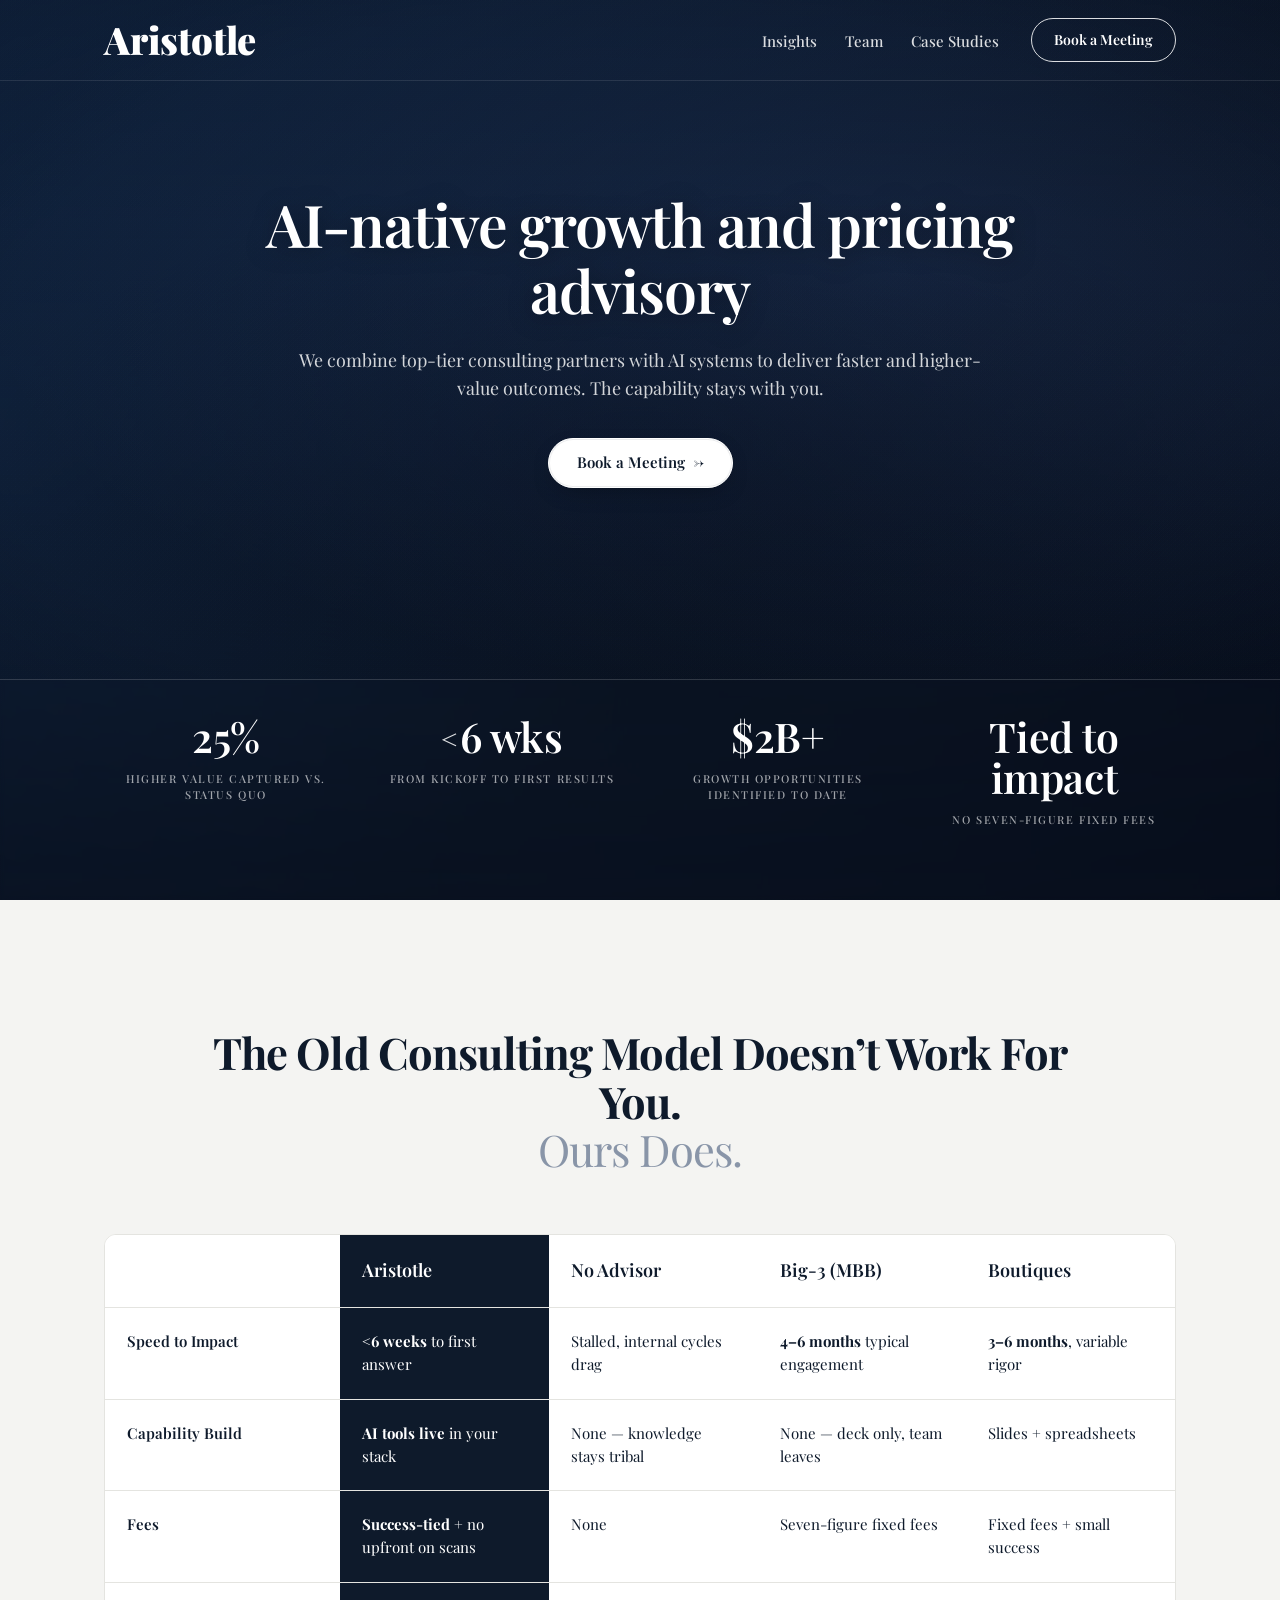
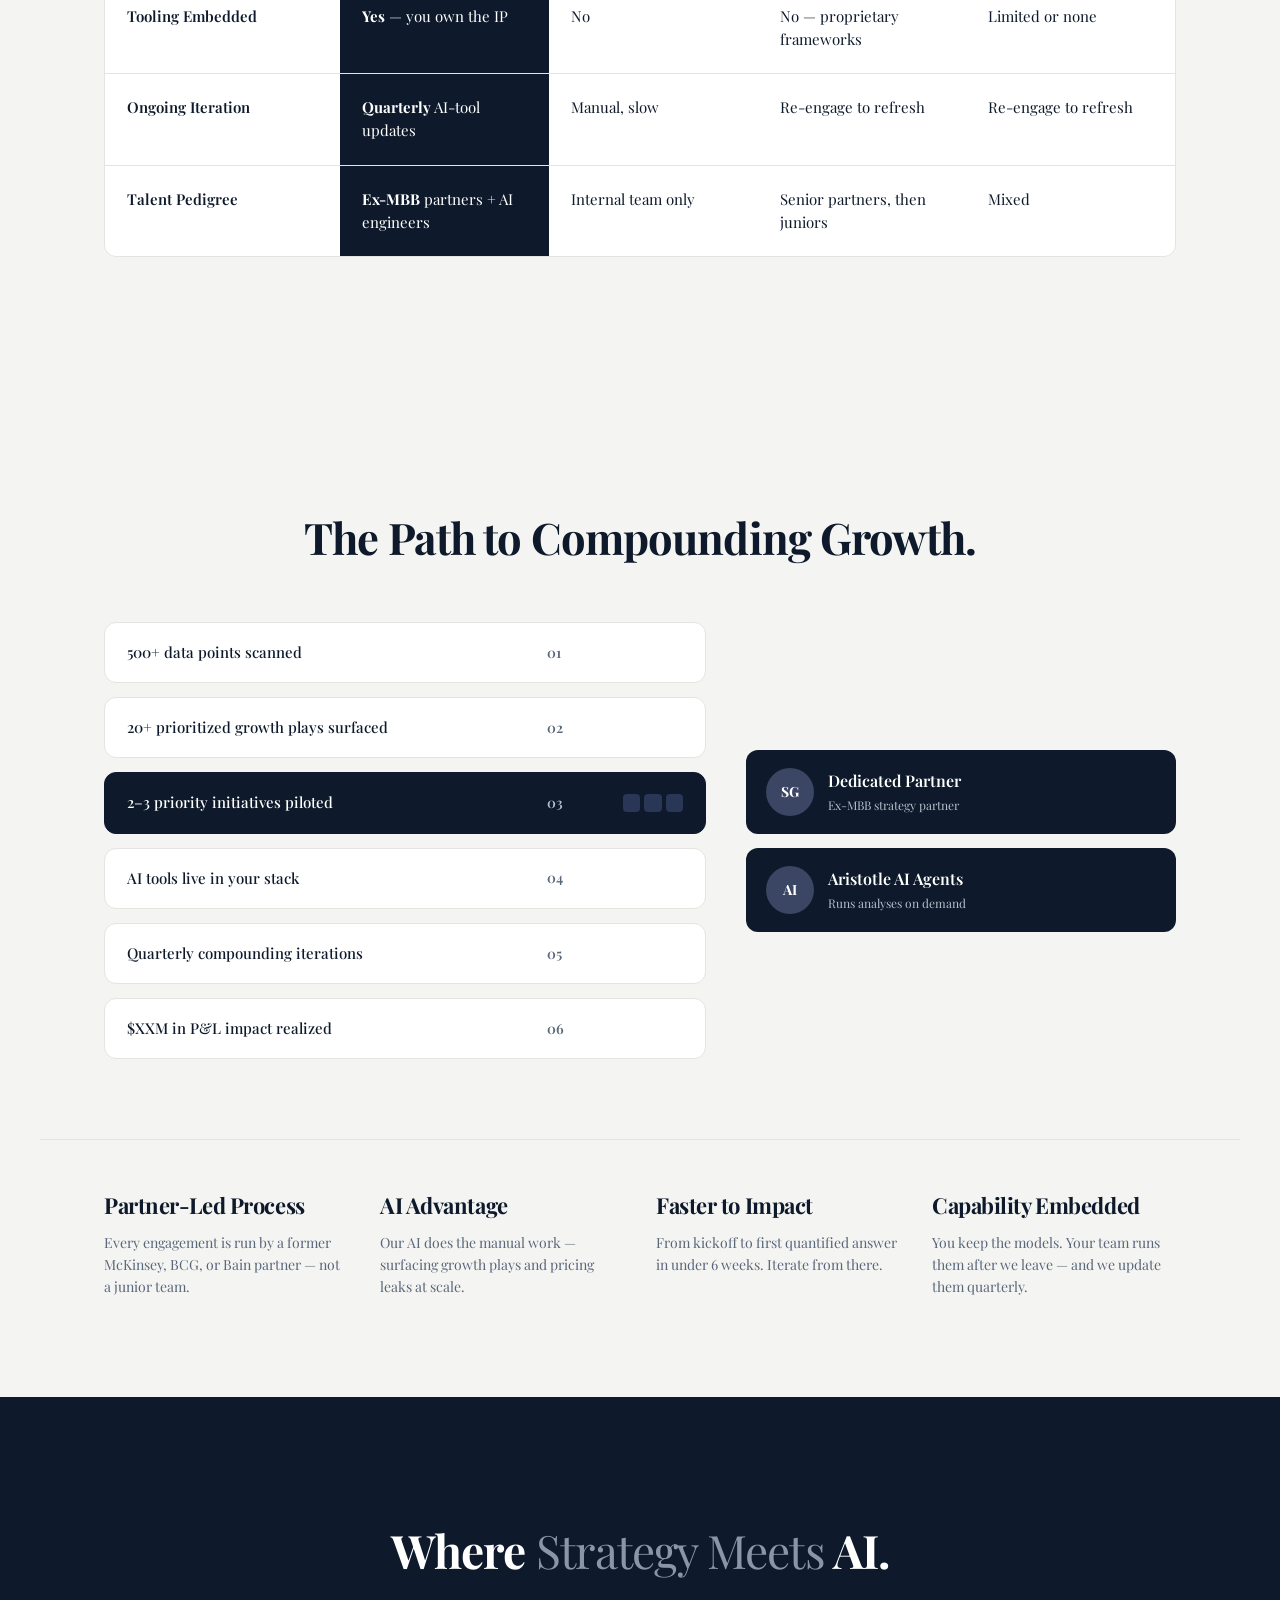
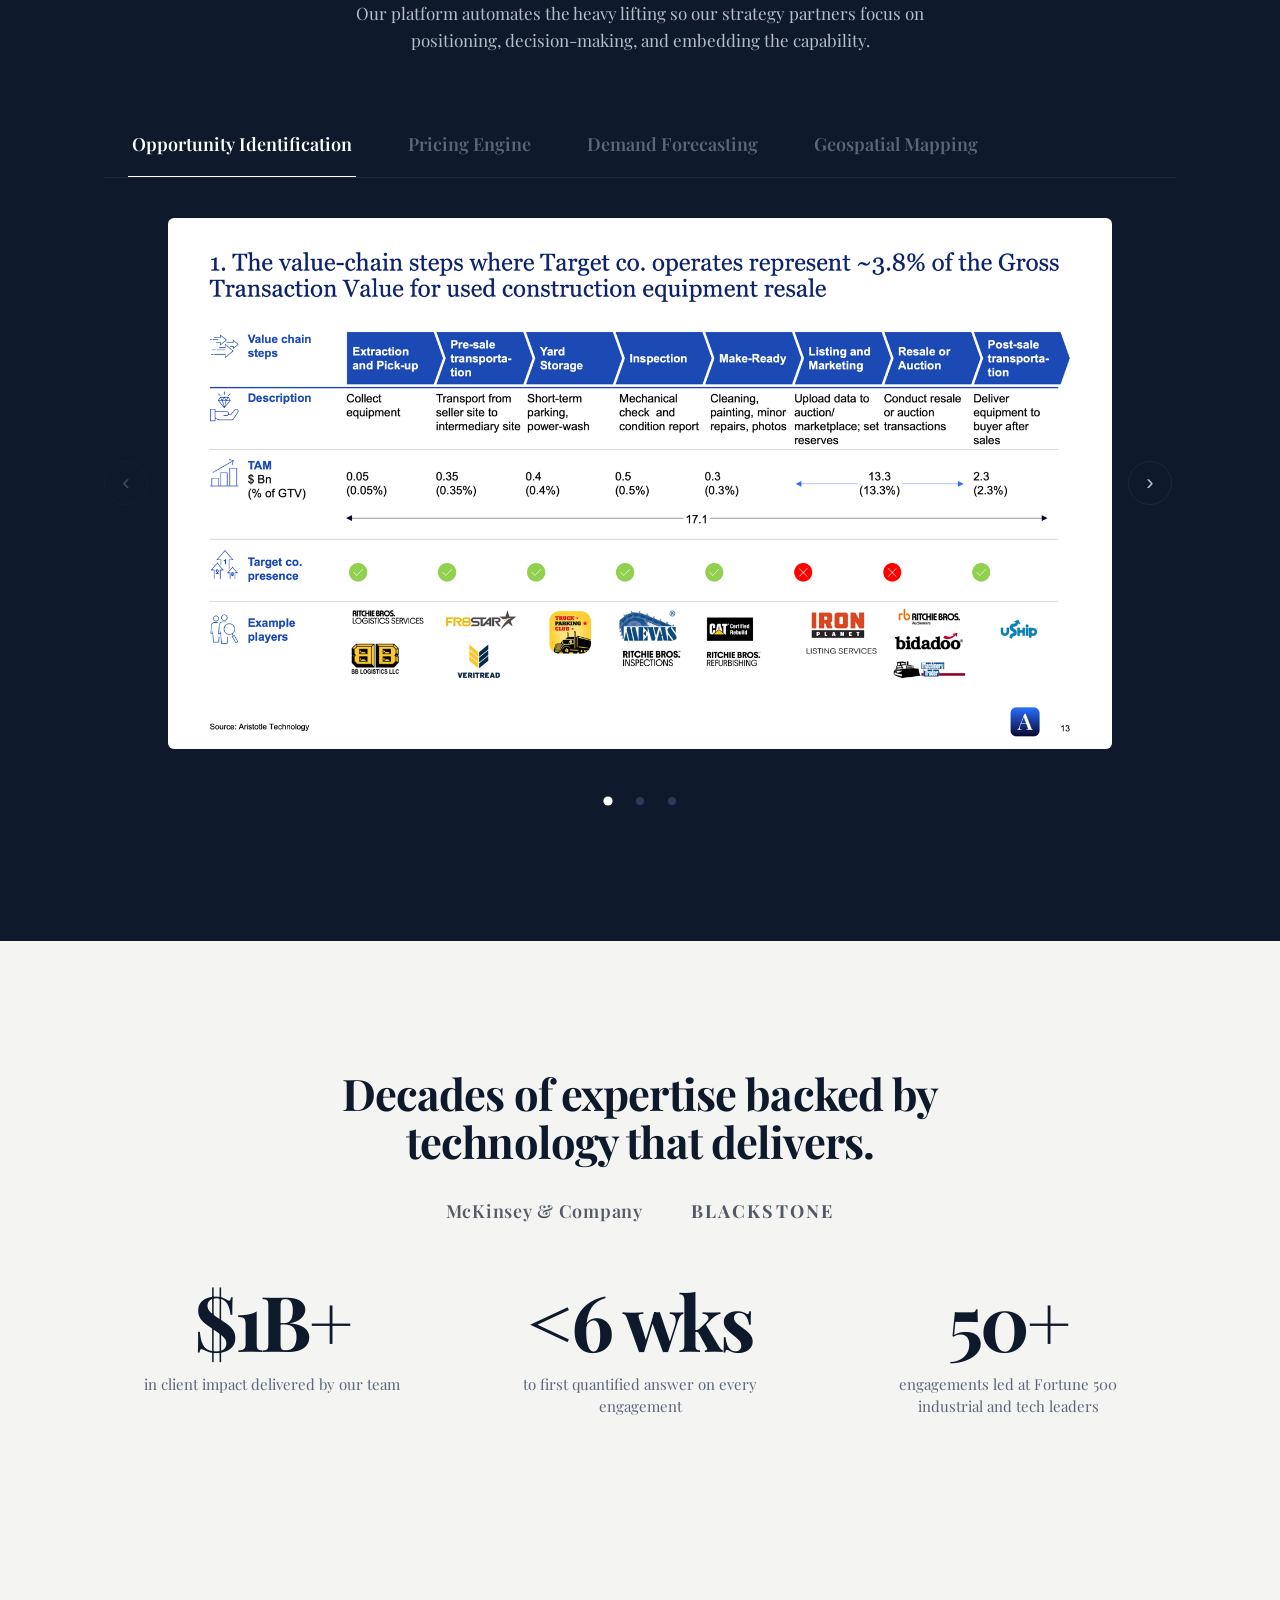
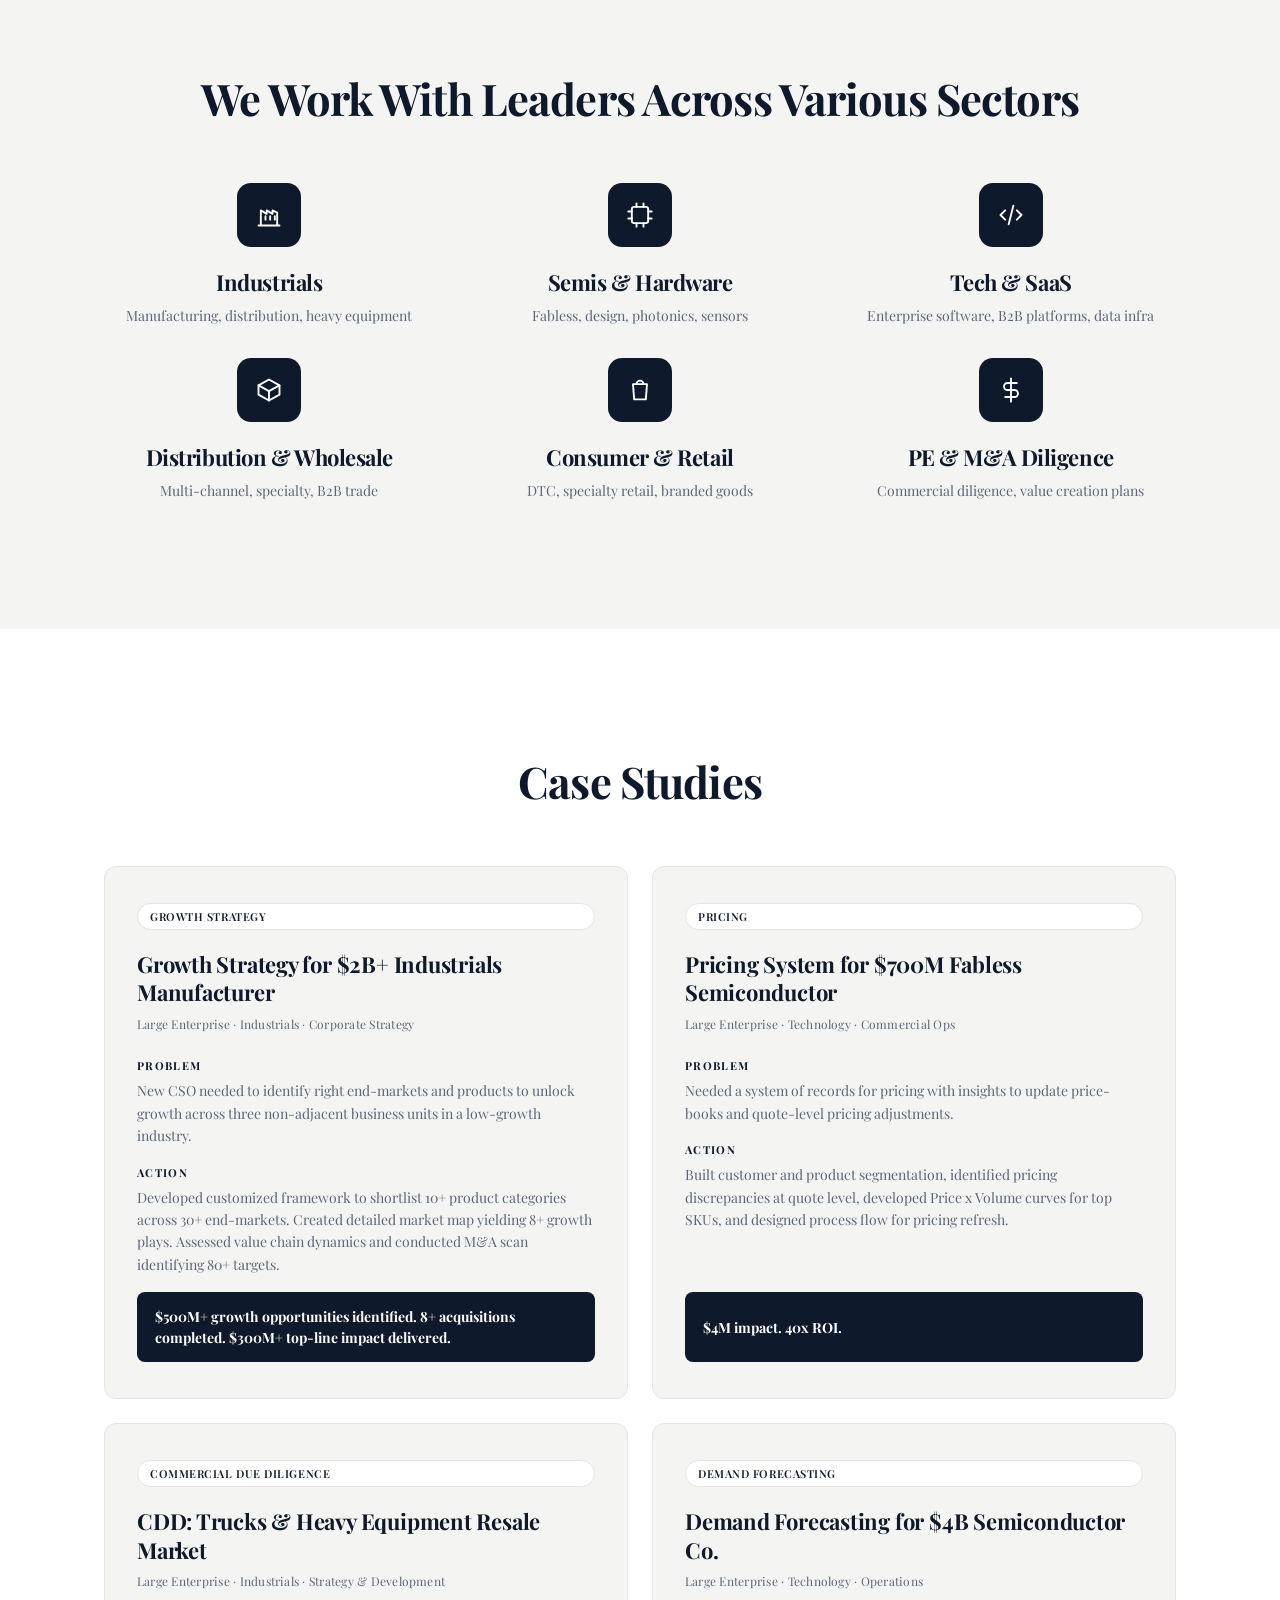
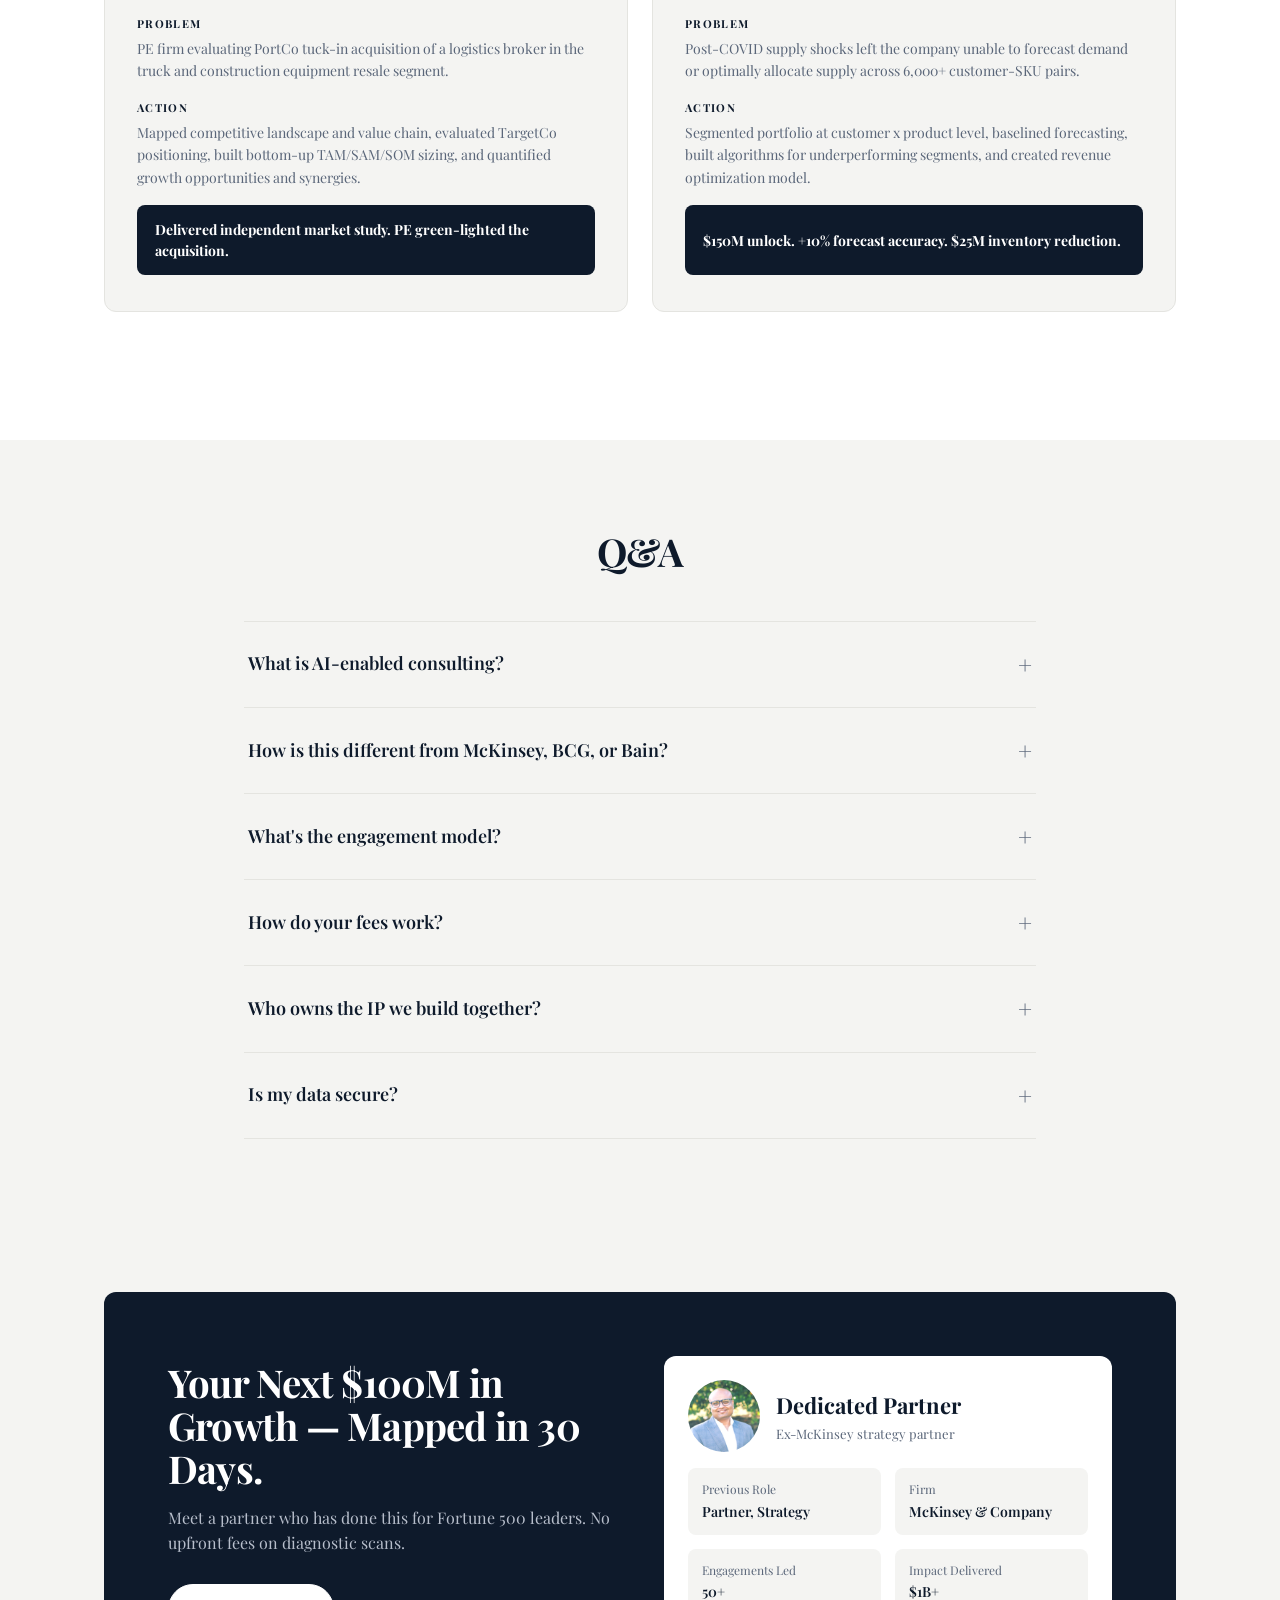
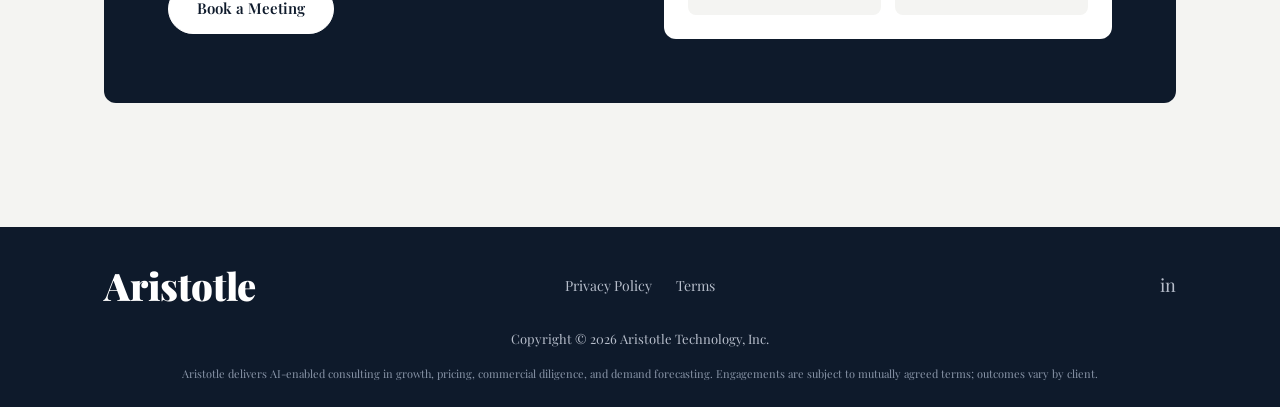
==== index.html @ c99c33da "Hero: vertically center headline, refresh copy, tune overlay for new layout Drop the top-padded spac" ====
<!DOCTYPE html>
<html lang="en">
<head>
<meta charset="UTF-8">
<meta name="viewport" content="width=device-width, initial-scale=1.0">
<link rel="icon" type="image/png" href="images/favicon.png">
<title>Aristotle — AI-native growth and pricing advisory</title>
<link rel="stylesheet" href="styles.css">
</head>
<body>

<!-- ─── NAV ─── -->
<nav class="nav nav--over-hero" id="navbar">
  <div class="nav-inner">
    <a href="#hero" class="logo">Aristotle</a>
    <div class="nav-right">
      <ul class="nav-links" id="nav-links">
        <li><a href="insights.html">Insights</a></li>
        <li><a href="team.html">Team</a></li>
        <li><a href="#cases">Case Studies</a></li>
      </ul>
      <div class="nav-cta">
        <a class="btn btn-outline" href="https://calendly.com/sam-aristotle/1-1-catch-up" target="_blank">Book a Meeting</a>
        <button class="nav-hamburger" id="nav-hamburger" aria-label="Open menu" aria-controls="nav-links" aria-expanded="false">
          <svg viewBox="0 0 24 24" fill="none" stroke="currentColor" stroke-width="2" stroke-linecap="round"><path d="M3 6h18M3 12h18M3 18h18"/></svg>
        </button>
      </div>
    </div>
  </div>
</nav>

<!-- ─── HERO (Chicago video background) ─── -->
<section class="hero" id="hero">
  <div class="hero-bg" aria-hidden="true">
    <div class="hero-video-fallback"></div>
    <video class="hero-video" autoplay muted loop playsinline preload="auto"
           disablepictureinpicture disableremoteplayback
           x-webkit-airplay="deny">
      <source src="images/hero-chicago.mp4" type="video/mp4">
    </video>
    <div class="hero-overlay"></div>
    <div class="hero-vignette"></div>
  </div>
  <div class="hero-stack">
    <div class="container hero-inner">
      <h1>AI-native growth and pricing advisory</h1>
      <p class="sub">We combine top-tier consulting partners with AI systems to deliver faster and higher-value outcomes. The capability stays with you.</p>
      <a class="btn btn-primary btn-lg" href="https://calendly.com/sam-aristotle/1-1-catch-up" target="_blank">
        Book a Meeting
        <span class="btn-arrow" aria-hidden="true">→</span>
      </a>
    </div>
    <div class="stat-band stat-band--hero" id="value">
      <div class="stat-grid">
        <div class="stat">
          <div class="num">25%</div>
          <div class="lab">Higher value captured vs. status quo</div>
        </div>
        <div class="stat">
          <div class="num"><span class="num-op">&lt;</span>6 wks</div>
          <div class="lab">From kickoff to first results</div>
        </div>
        <div class="stat">
          <div class="num">$2B+</div>
          <div class="lab">Growth opportunities identified to date</div>
        </div>
        <div class="stat">
          <div class="num">Tied to impact</div>
          <div class="lab">No seven-figure fixed fees</div>
        </div>
      </div>
    </div>
  </div>
</section>

<!-- ─── COMPARISON ─── -->
<section class="section" id="different">
  <h2>The Old Consulting Model Doesn&rsquo;t Work For You.<br><span class="grey">Ours Does.</span></h2>
  <div class="compare-wrap">
    <table class="compare">
      <thead>
        <tr>
          <th></th>
          <th class="col-head col-us">Aristotle</th>
          <th class="col-head">No Advisor</th>
          <th class="col-head">Big-3 (MBB)</th>
          <th class="col-head">Boutiques</th>
        </tr>
      </thead>
      <tbody>
        <tr>
          <td class="compare-row-label">Speed to Impact</td>
          <td class="col-us compare-cell"><strong>&lt;6 weeks</strong> to first answer</td>
          <td class="compare-cell">Stalled, internal cycles drag</td>
          <td class="compare-cell"><strong>4–6 months</strong> typical engagement</td>
          <td class="compare-cell"><strong>3–6 months</strong>, variable rigor</td>
        </tr>
        <tr>
          <td class="compare-row-label">Capability Build</td>
          <td class="col-us compare-cell"><strong>AI tools live</strong> in your stack</td>
          <td class="compare-cell">None — knowledge stays tribal</td>
          <td class="compare-cell">None — deck only, team leaves</td>
          <td class="compare-cell">Slides + spreadsheets</td>
        </tr>
        <tr>
          <td class="compare-row-label">Fees</td>
          <td class="col-us compare-cell"><strong>Success-tied</strong> + no upfront on scans</td>
          <td class="compare-cell">None</td>
          <td class="compare-cell">Seven-figure fixed fees</td>
          <td class="compare-cell">Fixed fees + small success</td>
        </tr>
        <tr>
          <td class="compare-row-label">Tooling Embedded</td>
          <td class="col-us compare-cell"><strong>Yes</strong> — you own the IP</td>
          <td class="compare-cell">No</td>
          <td class="compare-cell">No — proprietary frameworks</td>
          <td class="compare-cell">Limited or none</td>
        </tr>
        <tr>
          <td class="compare-row-label">Ongoing Iteration</td>
          <td class="col-us compare-cell"><strong>Quarterly</strong> AI-tool updates</td>
          <td class="compare-cell">Manual, slow</td>
          <td class="compare-cell">Re-engage to refresh</td>
          <td class="compare-cell">Re-engage to refresh</td>
        </tr>
        <tr>
          <td class="compare-row-label">Talent Pedigree</td>
          <td class="col-us compare-cell"><strong>Ex-MBB</strong> partners + AI engineers</td>
          <td class="compare-cell">Internal team only</td>
          <td class="compare-cell">Senior partners, then juniors</td>
          <td class="compare-cell">Mixed</td>
        </tr>
      </tbody>
    </table>
  </div>
</section>

<!-- ─── PATH TO COMPOUNDING GROWTH (funnel + pillars + platform) ─── -->
<section class="path-merged" id="path">
  <h2>The Path to <strong>Compounding Growth.</strong></h2>

  <div class="funnel-wrap">
    <div class="funnel-list">
      <div class="funnel-row">
        <div class="label">500+ data points scanned</div>
        <div class="step">01</div>
        <div class="icons"></div>
      </div>
      <div class="funnel-row">
        <div class="label">20+ prioritized growth plays surfaced</div>
        <div class="step">02</div>
        <div class="icons"></div>
      </div>
      <div class="funnel-row highlight">
        <div class="label">2–3 priority initiatives piloted</div>
        <div class="step">03</div>
        <div class="icons"><div class="dot"></div><div class="dot"></div><div class="dot"></div></div>
      </div>
      <div class="funnel-row">
        <div class="label">AI tools live in your stack</div>
        <div class="step">04</div>
        <div class="icons"></div>
      </div>
      <div class="funnel-row">
        <div class="label">Quarterly compounding iterations</div>
        <div class="step">05</div>
        <div class="icons"></div>
      </div>
      <div class="funnel-row">
        <div class="label">$XXM in P&amp;L impact realized</div>
        <div class="step">06</div>
        <div class="icons"></div>
      </div>
    </div>
    <div class="partner-cards">
      <div class="partner-card">
        <div class="avatar">SG</div>
        <div>
          <div class="ttl">Dedicated Partner</div>
          <div class="sub">Ex-MBB strategy partner</div>
        </div>
      </div>
      <div class="partner-card">
        <div class="avatar">AI</div>
        <div>
          <div class="ttl">Aristotle AI Agents</div>
          <div class="sub">Runs analyses on demand</div>
        </div>
      </div>
    </div>
  </div>

  <div class="pillars">
    <div class="pillar">
      <h4>Partner-Led Process</h4>
      <p>Every engagement is run by a former McKinsey, BCG, or Bain partner — not a junior team.</p>
    </div>
    <div class="pillar">
      <h4>AI Advantage</h4>
      <p>Our AI does the manual work — surfacing growth plays and pricing leaks at scale.</p>
    </div>
    <div class="pillar">
      <h4>Faster to Impact</h4>
      <p>From kickoff to first quantified answer in under 6 weeks. Iterate from there.</p>
    </div>
    <div class="pillar">
      <h4>Capability Embedded</h4>
      <p>You keep the models. Your team runs them after we leave — and we update them quarterly.</p>
    </div>
  </div>

  <!-- Platform sub-band (dark) — the four offerings as the interactive element -->
  <div class="platform" id="offerings">
    <h3 class="platform-h3">Where <span class="grey">Strategy Meets</span> AI.</h3>
    <p class="platform-lead">Our platform automates the heavy lifting so our strategy partners focus on positioning, decision-making, and embedding the capability.</p>

    <div class="pillar-deck">
      <div class="pillar-tabs" role="tablist" aria-label="Aristotle platform pillars">
        <button type="button" class="pillar-tab is-active" role="tab"
                id="pillar-tab-opportunity" aria-controls="pillar-panel-opportunity"
                aria-selected="true" data-pillar="opportunity">Opportunity Identification</button>
        <button type="button" class="pillar-tab" role="tab"
                id="pillar-tab-pricing" aria-controls="pillar-panel-pricing"
                aria-selected="false" tabindex="-1" data-pillar="pricing">Pricing Engine</button>
        <button type="button" class="pillar-tab" role="tab"
                id="pillar-tab-forecasting" aria-controls="pillar-panel-forecasting"
                aria-selected="false" tabindex="-1" data-pillar="forecasting">Demand Forecasting</button>
        <button type="button" class="pillar-tab" role="tab"
                id="pillar-tab-geospatial" aria-controls="pillar-panel-geospatial"
                aria-selected="false" tabindex="-1" data-pillar="geospatial">Geospatial Mapping</button>
      </div>

      <div class="pillar-panels">
        <!-- Opportunity Identification -->
        <div class="pillar-panel is-active" role="tabpanel"
             id="pillar-panel-opportunity" aria-labelledby="pillar-tab-opportunity"
             data-pillar="opportunity">
          <div class="carousel" data-current="0">
            <button type="button" class="carousel-prev" aria-label="Previous slide">‹</button>
            <div class="carousel-viewport">
              <div class="carousel-track">
                <div class="carousel-slide">
                  <img class="slide-image" src="images/decks/opportunity/slide_1.png" alt="Value-chain map for used construction equipment resale: 8 stages from Extraction to Post-sale transportation, with TAM ($Bn and % of GTV) per stage and Target co. presence checks. Total TAM $17.1B; Target co. covers 5 of 8 stages.">
                </div>
                <div class="carousel-slide">
                  <img class="slide-image" src="images/decks/opportunity/slide_2.png" alt="Market-sizing breakdown for used construction equipment resale: TAM $17.1B → SAM $3.8B → SOM $0.3-0.8B, with side-by-side definitions across geography, segments, channels, value-chain steps, and service coordinators.">
                </div>
                <div class="carousel-slide">
                  <img class="slide-image" src="images/decks/opportunity/slide_3.png" alt="TAM waterfall by value-chain stage, $Bn, stacked by Construction (light) and Trucks &amp; Trailers (dark): $3.8B serviceable market across pre-sale transportation, storage, inspection, make-ready, and post-sale transportation; adjacent Resale/Auction layer is $13.3B; total TAM $17.1B.">
                </div>
              </div>
            </div>
            <button type="button" class="carousel-next" aria-label="Next slide">›</button>
            <div class="carousel-dots" aria-label="Slide navigation">
              <button type="button" class="carousel-dot is-active" aria-label="Slide 1" data-index="0"></button>
              <button type="button" class="carousel-dot" aria-label="Slide 2" data-index="1"></button>
              <button type="button" class="carousel-dot" aria-label="Slide 3" data-index="2"></button>
            </div>
          </div>
        </div>

        <!-- Pricing Engine -->
        <div class="pillar-panel" role="tabpanel"
             id="pillar-panel-pricing" aria-labelledby="pillar-tab-pricing"
             data-pillar="pricing" hidden>
          <div class="carousel" data-current="0">
            <button type="button" class="carousel-prev" aria-label="Previous slide">‹</button>
            <div class="carousel-viewport">
              <div class="carousel-track">
                <div class="carousel-slide">
                  <img class="slide-image" src="images/decks/pricing/platform-ask.png" alt="Ask Aristotle: an analyst types a pricing question in plain English — 'Find the top 30 accounts with the largest FY2025 revenue declines vs FY2024' — and the platform returns the top-decliners table and a chart of revenue change by account.">
                </div>
                <div class="carousel-slide">
                  <img class="slide-image" src="images/decks/pricing/platform-present.png" alt="Aristotle output: the same analysis rendered as a board-ready insight slide. Headline reads 'Pricing leakage is concentrated in Bucket 1, where BU price indices fall to ~48-56 versus a ~62 average and ~70-79 best levels, making targeted repricing the clearest lever.' Heatmap by business unit and pricing bucket, with a key-takeaway bullet.">
                </div>
              </div>
            </div>
            <button type="button" class="carousel-next" aria-label="Next slide">›</button>
            <div class="carousel-dots" aria-label="Slide navigation">
              <button type="button" class="carousel-dot is-active" aria-label="Slide 1" data-index="0"></button>
              <button type="button" class="carousel-dot" aria-label="Slide 2" data-index="1"></button>
            </div>
          </div>
        </div>

        <!-- Demand Forecasting -->
        <div class="pillar-panel" role="tabpanel"
             id="pillar-panel-forecasting" aria-labelledby="pillar-tab-forecasting"
             data-pillar="forecasting" hidden>
          <div class="carousel" data-current="0">
            <button type="button" class="carousel-prev" aria-label="Previous slide">‹</button>
            <div class="carousel-viewport">
              <div class="carousel-track">
                <div class="carousel-slide">
                  <div class="slide-placeholder">
                    <div class="placeholder-eyebrow">Slide 1 · Placeholder</div>
                    <div class="placeholder-body">Accuracy Baseline<br><span>by customer × SKU</span></div>
                  </div>
                </div>
                <div class="carousel-slide">
                  <div class="slide-placeholder">
                    <div class="placeholder-eyebrow">Slide 2 · Placeholder</div>
                    <div class="placeholder-body">Segment-Specific Models<br><span>built for underperformers</span></div>
                  </div>
                </div>
                <div class="carousel-slide">
                  <div class="slide-placeholder">
                    <div class="placeholder-eyebrow">Slide 3 · Placeholder</div>
                    <div class="placeholder-body">S&amp;OP Integration<br><span>embedded in the planning cycle</span></div>
                  </div>
                </div>
              </div>
            </div>
            <button type="button" class="carousel-next" aria-label="Next slide">›</button>
            <div class="carousel-dots" aria-label="Slide navigation">
              <button type="button" class="carousel-dot is-active" aria-label="Slide 1" data-index="0"></button>
              <button type="button" class="carousel-dot" aria-label="Slide 2" data-index="1"></button>
              <button type="button" class="carousel-dot" aria-label="Slide 3" data-index="2"></button>
            </div>
          </div>
        </div>

        <!-- Geospatial Mapping -->
        <div class="pillar-panel" role="tabpanel"
             id="pillar-panel-geospatial" aria-labelledby="pillar-tab-geospatial"
             data-pillar="geospatial" hidden>
          <div class="carousel" data-current="0">
            <button type="button" class="carousel-prev" aria-label="Previous slide">‹</button>
            <div class="carousel-viewport">
              <div class="carousel-track">
                <div class="carousel-slide">
                  <div class="slide-placeholder">
                    <div class="placeholder-eyebrow">Slide 1 · Placeholder</div>
                    <div class="placeholder-body">Market Heatmap<br><span>demand &amp; competitor density</span></div>
                  </div>
                </div>
                <div class="carousel-slide">
                  <div class="slide-placeholder">
                    <div class="placeholder-eyebrow">Slide 2 · Placeholder</div>
                    <div class="placeholder-body">Trade-Area Analysis<br><span>from market study deck</span></div>
                  </div>
                </div>
                <div class="carousel-slide">
                  <div class="slide-placeholder">
                    <div class="placeholder-eyebrow">Slide 3 · Placeholder</div>
                    <div class="placeholder-body">White Space by Territory<br><span>where to expand next</span></div>
                  </div>
                </div>
              </div>
            </div>
            <button type="button" class="carousel-next" aria-label="Next slide">›</button>
            <div class="carousel-dots" aria-label="Slide navigation">
              <button type="button" class="carousel-dot is-active" aria-label="Slide 1" data-index="0"></button>
              <button type="button" class="carousel-dot" aria-label="Slide 2" data-index="1"></button>
              <button type="button" class="carousel-dot" aria-label="Slide 3" data-index="2"></button>
            </div>
          </div>
        </div>
      </div>
    </div>
  </div>
</section>

<!-- ─── CREDIBILITY BAND ─── -->
<section class="cred" id="expertise">
  <h2>Decades of expertise backed by<br>technology that delivers.</h2>
  <div class="cred-alumni" aria-label="Team alumni firms">
    <span>McKinsey &amp; Company</span>
    <span>BLACKSTONE</span>
  </div>
  <div class="cred-grid">
    <div>
      <div class="cred-num">$1B+</div>
      <div class="cred-lab">in client impact delivered by our team</div>
    </div>
    <div>
      <div class="cred-num">&lt;6 wks</div>
      <div class="cred-lab">to first quantified answer on every engagement</div>
    </div>
    <div>
      <div class="cred-num">50+</div>
      <div class="cred-lab">engagements led at Fortune 500 industrial and tech leaders</div>
    </div>
  </div>
</section>

<!-- ─── SECTORS ─── -->
<section class="sectors" id="sectors">
  <h2>We Work With <strong>Leaders Across Various Sectors</strong></h2>
  <div class="sector-grid">
    <div class="sector">
      <div class="icon" aria-hidden="true">
        <svg viewBox="0 0 24 24" fill="none" stroke="currentColor" stroke-width="1.6" stroke-linecap="round" stroke-linejoin="round"><path d="M3 21h18M5 21V8l5 3V8l5 3V8l4 2v11"/><path d="M9 13v3M13 13v3M17 13v3"/></svg>
      </div>
      <h4>Industrials</h4>
      <p>Manufacturing, distribution, heavy equipment</p>
    </div>
    <div class="sector">
      <div class="icon" aria-hidden="true">
        <svg viewBox="0 0 24 24" fill="none" stroke="currentColor" stroke-width="1.6" stroke-linecap="round" stroke-linejoin="round"><rect x="5" y="5" width="14" height="14" rx="2"/><path d="M9 5V2M15 5V2M9 22v-3M15 22v-3M2 9h3M2 15h3M19 9h3M19 15h3"/></svg>
      </div>
      <h4>Semis &amp; Hardware</h4>
      <p>Fabless, design, photonics, sensors</p>
    </div>
    <div class="sector">
      <div class="icon" aria-hidden="true">
        <svg viewBox="0 0 24 24" fill="none" stroke="currentColor" stroke-width="1.6" stroke-linecap="round" stroke-linejoin="round"><path d="M7 8l-4 4 4 4M17 8l4 4-4 4M14 4l-4 16"/></svg>
      </div>
      <h4>Tech &amp; SaaS</h4>
      <p>Enterprise software, B2B platforms, data infra</p>
    </div>
    <div class="sector">
      <div class="icon" aria-hidden="true">
        <svg viewBox="0 0 24 24" fill="none" stroke="currentColor" stroke-width="1.6" stroke-linecap="round" stroke-linejoin="round"><path d="M21 8 12 3 3 8l9 5 9-5z"/><path d="M3 8v8l9 5 9-5V8"/><path d="M12 13v8"/></svg>
      </div>
      <h4>Distribution &amp; Wholesale</h4>
      <p>Multi-channel, specialty, B2B trade</p>
    </div>
    <div class="sector">
      <div class="icon" aria-hidden="true">
        <svg viewBox="0 0 24 24" fill="none" stroke="currentColor" stroke-width="1.6" stroke-linecap="round" stroke-linejoin="round"><path d="M6 7h12l-1 13H7L6 7z"/><path d="M9 7a3 3 0 1 1 6 0"/></svg>
      </div>
      <h4>Consumer &amp; Retail</h4>
      <p>DTC, specialty retail, branded goods</p>
    </div>
    <div class="sector">
      <div class="icon" aria-hidden="true">
        <svg viewBox="0 0 24 24" fill="none" stroke="currentColor" stroke-width="1.6" stroke-linecap="round" stroke-linejoin="round"><path d="M12 2v20M17 6H9a3 3 0 0 0 0 6h6a3 3 0 0 1 0 6H7"/></svg>
      </div>
      <h4>PE &amp; M&amp;A Diligence</h4>
      <p>Commercial diligence, value creation plans</p>
    </div>
  </div>
</section>

<!-- ─── CASE STUDIES ─── -->
<section class="cases" id="cases">
  <h2>Case Studies</h2>
  <div class="cases-grid">
    <div class="case-card">
      <span class="case-tag">Growth Strategy</span>
      <h3>Growth Strategy for $2B+ Industrials Manufacturer</h3>
      <div class="case-meta">Large Enterprise · Industrials · Corporate Strategy</div>
      <div class="case-section">
        <div class="case-section-label">Problem</div>
        <div class="case-section-text">New CSO needed to identify right end-markets and products to unlock growth across three non-adjacent business units in a low-growth industry.</div>
      </div>
      <div class="case-section">
        <div class="case-section-label">Action</div>
        <div class="case-section-text">Developed customized framework to shortlist 10+ product categories across 30+ end-markets. Created detailed market map yielding 8+ growth plays. Assessed value chain dynamics and conducted M&amp;A scan identifying 80+ targets.</div>
      </div>
      <div class="case-result">
        <div class="case-result-text">$500M+ growth opportunities identified. 8+ acquisitions completed. $300M+ top-line impact delivered.</div>
      </div>
    </div>
    <div class="case-card">
      <span class="case-tag">Pricing</span>
      <h3>Pricing System for $700M Fabless Semiconductor</h3>
      <div class="case-meta">Large Enterprise · Technology · Commercial Ops</div>
      <div class="case-section">
        <div class="case-section-label">Problem</div>
        <div class="case-section-text">Needed a system of records for pricing with insights to update price-books and quote-level pricing adjustments.</div>
      </div>
      <div class="case-section">
        <div class="case-section-label">Action</div>
        <div class="case-section-text">Built customer and product segmentation, identified pricing discrepancies at quote level, developed Price x Volume curves for top SKUs, and designed process flow for pricing refresh.</div>
      </div>
      <div class="case-result">
        <div class="case-result-text">$4M impact. 40x ROI.</div>
      </div>
    </div>
    <div class="case-card">
      <span class="case-tag">Commercial Due Diligence</span>
      <h3>CDD: Trucks &amp; Heavy Equipment Resale Market</h3>
      <div class="case-meta">Large Enterprise · Industrials · Strategy &amp; Development</div>
      <div class="case-section">
        <div class="case-section-label">Problem</div>
        <div class="case-section-text">PE firm evaluating PortCo tuck-in acquisition of a logistics broker in the truck and construction equipment resale segment.</div>
      </div>
      <div class="case-section">
        <div class="case-section-label">Action</div>
        <div class="case-section-text">Mapped competitive landscape and value chain, evaluated TargetCo positioning, built bottom-up TAM/SAM/SOM sizing, and quantified growth opportunities and synergies.</div>
      </div>
      <div class="case-result">
        <div class="case-result-text">Delivered independent market study. PE green-lighted the acquisition.</div>
      </div>
    </div>
    <div class="case-card">
      <span class="case-tag">Demand Forecasting</span>
      <h3>Demand Forecasting for $4B Semiconductor Co.</h3>
      <div class="case-meta">Large Enterprise · Technology · Operations</div>
      <div class="case-section">
        <div class="case-section-label">Problem</div>
        <div class="case-section-text">Post-COVID supply shocks left the company unable to forecast demand or optimally allocate supply across 6,000+ customer-SKU pairs.</div>
      </div>
      <div class="case-section">
        <div class="case-section-label">Action</div>
        <div class="case-section-text">Segmented portfolio at customer x product level, baselined forecasting, built algorithms for underperforming segments, and created revenue optimization model.</div>
      </div>
      <div class="case-result">
        <div class="case-result-text">$150M unlock. +10% forecast accuracy. $25M inventory reduction.</div>
      </div>
    </div>
  </div>
</section>

<!-- ─── Q&A ─── -->
<section class="qa" id="qa">
  <h2>Q&amp;A</h2>
  <div class="qa-list">
    <details class="qa-item">
      <summary>What is AI-enabled consulting?</summary>
      <p>A new operating model that combines top-tier strategy partners with AI tools that stay inside your stack — so your team can re-run the analysis, not pay for a refresh.</p>
    </details>
    <details class="qa-item">
      <summary>How is this different from McKinsey, BCG, or Bain?</summary>
      <p>Same caliber of analysis (our team comes from MBB), but tied to outcome-based fees and a durable AI capability handover, not a deck. We're faster, cheaper, and the capability stays.</p>
    </details>
    <details class="qa-item">
      <summary>What's the engagement model?</summary>
      <p>Diagnostic Scan (2 weeks, no upfront fee) → Transformation Sprint (8–12 weeks, blended fixed + success fee) → Compound (quarterly iterations on the AI tools).</p>
    </details>
    <details class="qa-item">
      <summary>How do your fees work?</summary>
      <p>No upfront fees on diagnostic scans. Blended fixed + success fees on transformation engagements. Our incentives are aligned with yours.</p>
    </details>
    <details class="qa-item">
      <summary>Who owns the IP we build together?</summary>
      <p>You. Models, dashboards, and playbooks all live in your tenancy. We hand over keys at the end of the engagement.</p>
    </details>
    <details class="qa-item">
      <summary>Is my data secure?</summary>
      <p>Yes. SOC 2 Type II controls, with all client data staying in your cloud. We work inside your tenancy — your data never leaves.</p>
    </details>
  </div>
</section>

<!-- ─── CLOSING CTA ─── -->
<section class="closing" id="contact">
  <div class="closing-card">
    <div>
      <h2>Your Next $100M in Growth — Mapped in 30 Days.</h2>
      <p>Meet a partner who has done this for Fortune 500 leaders. No upfront fees on diagnostic scans.</p>
      <div class="cta">
        <a class="btn btn-on-dark btn-primary btn-lg" href="https://calendly.com/sam-aristotle/1-1-catch-up" target="_blank">Book a Meeting</a>
      </div>
    </div>
    <div class="advisor-card">
      <div class="advisor-head">
        <div class="advisor-avatar"><img src="images/sam.jpeg" alt="Sam Garg, Founder"></div>
        <div>
          <div class="advisor-name">Dedicated Partner</div>
          <div style="color:var(--ink-muted);font-size:13px;margin-top:2px">Ex-McKinsey strategy partner</div>
        </div>
      </div>
      <dl class="advisor-meta">
        <div class="cell">
          <div class="l">Previous Role</div>
          <div class="v">Partner, Strategy</div>
        </div>
        <div class="cell">
          <div class="l">Firm</div>
          <div class="v">McKinsey &amp; Company</div>
        </div>
        <div class="cell">
          <div class="l">Engagements Led</div>
          <div class="v">50+</div>
        </div>
        <div class="cell">
          <div class="l">Impact Delivered</div>
          <div class="v">$1B+</div>
        </div>
      </dl>
    </div>
  </div>
</section>

<!-- ─── FOOTER ─── -->
<footer>
  <div class="row">
    <div class="logo">Aristotle</div>
    <div class="links">
      <a href="mailto:Sam@pvr.technology?subject=Privacy%20Policy">Privacy Policy</a>
      <a href="mailto:Sam@pvr.technology?subject=Terms">Terms</a>
    </div>
    <div class="footer-lin"><a href="https://www.linkedin.com/company/aristotle-technology/" target="_blank" aria-label="Aristotle on LinkedIn">in</a></div>
  </div>
  <div class="copyright">Copyright &copy; 2026 Aristotle Technology, Inc.</div>
  <div class="disclaimer">
    Aristotle delivers AI-enabled consulting in growth, pricing, commercial diligence, and demand forecasting.
    Engagements are subject to mutually agreed terms; outcomes vary by client.
  </div>
</footer>

<script>
// Smooth scroll for in-page anchors
document.querySelectorAll('a[href^="#"]').forEach(anchor => {
  anchor.addEventListener('click', function (e) {
    const target = document.querySelector(this.getAttribute('href'));
    if (target) {
      e.preventDefault();
      target.scrollIntoView({ behavior: 'smooth', block: 'start' });
    }
  });
});

// Transparent-over-hero nav: add .is-scrolled once we've scrolled past a threshold
const navEl = document.getElementById('navbar');
if (navEl && navEl.classList.contains('nav--over-hero')) {
  const updateNavState = () => {
    navEl.classList.toggle('is-scrolled', window.scrollY > 24);
  };
  updateNavState();
  window.addEventListener('scroll', updateNavState, { passive: true });
}

// Mobile nav toggle
const navBtn = document.getElementById('nav-hamburger');
const navLinks = document.getElementById('nav-links');
if (navBtn && navLinks) {
  navBtn.addEventListener('click', () => {
    const isOpen = navLinks.classList.toggle('open');
    navBtn.setAttribute('aria-expanded', String(isOpen));
    navBtn.setAttribute('aria-label', isOpen ? 'Close menu' : 'Open menu');
  });
  navLinks.querySelectorAll('a').forEach(a => {
    a.addEventListener('click', () => {
      navLinks.classList.remove('open');
      navBtn.setAttribute('aria-expanded', 'false');
      navBtn.setAttribute('aria-label', 'Open menu');
    });
  });
}

// Pillar deck — tab switching across the 4 pillars + carousel per panel
const pillarDeck = document.querySelector('.pillar-deck');
if (pillarDeck) {
  const tabs = Array.from(pillarDeck.querySelectorAll('.pillar-tab'));
  const panels = Array.from(pillarDeck.querySelectorAll('.pillar-panel'));
  const resetCarouselByPillar = {};

  function activatePillar(pillar) {
    tabs.forEach(t => {
      const isActive = t.dataset.pillar === pillar;
      t.classList.toggle('is-active', isActive);
      t.setAttribute('aria-selected', String(isActive));
      t.setAttribute('tabindex', isActive ? '0' : '-1');
    });
    panels.forEach(p => {
      const isActive = p.dataset.pillar === pillar;
      p.classList.toggle('is-active', isActive);
      if (isActive) p.removeAttribute('hidden'); else p.setAttribute('hidden', '');
    });
    // Reset the newly-active pillar's carousel to slide 0 so users always
    // re-enter a pillar at its first slide.
    const reset = resetCarouselByPillar[pillar];
    if (reset) reset();
  }

  tabs.forEach((tab, idx) => {
    tab.addEventListener('click', () => activatePillar(tab.dataset.pillar));
    tab.addEventListener('keydown', (e) => {
      if (e.key !== 'ArrowRight' && e.key !== 'ArrowLeft') return;
      e.preventDefault();
      const dir = e.key === 'ArrowRight' ? 1 : -1;
      const next = tabs[(idx + dir + tabs.length) % tabs.length];
      next.focus();
      activatePillar(next.dataset.pillar);
    });
  });

  panels.forEach(panel => {
    const carousel = panel.querySelector('.carousel');
    if (!carousel) return;
    const track = carousel.querySelector('.carousel-track');
    const slides = Array.from(carousel.querySelectorAll('.carousel-slide'));
    const prevBtn = carousel.querySelector('.carousel-prev');
    const nextBtn = carousel.querySelector('.carousel-next');
    const dots = Array.from(carousel.querySelectorAll('.carousel-dot'));
    let current = 0;

    function go(index) {
      current = Math.max(0, Math.min(slides.length - 1, index));
      track.style.transform = `translateX(-${current * 100}%)`;
      dots.forEach((d, i) => d.classList.toggle('is-active', i === current));
      prevBtn.disabled = current === 0;
      nextBtn.disabled = current === slides.length - 1;
      carousel.dataset.current = String(current);
    }

    prevBtn.addEventListener('click', () => go(current - 1));
    nextBtn.addEventListener('click', () => go(current + 1));
    dots.forEach((dot, i) => dot.addEventListener('click', () => go(i)));

    carousel.addEventListener('keydown', (e) => {
      if (e.key === 'ArrowRight') { e.preventDefault(); go(current + 1); }
      else if (e.key === 'ArrowLeft') { e.preventDefault(); go(current - 1); }
    });

    resetCarouselByPillar[panel.dataset.pillar] = () => go(0);
    go(0);
  });
}
</script>

</body>
</html>
---- styles.css ----
/* Site typography: Playfair Display across body + headings (Georgia / Times New Roman
   fallbacks). Weight 900 is loaded only for the .logo wordmark, treated as a brand-mark
   exception against the otherwise uniform weight-400-to-700 hierarchy. */
@import url('https://fonts.googleapis.com/css2?family=Playfair+Display:wght@400;500;600;700;900&display=swap');

:root {
  /* Core mockup tokens */
  --bg: #F4F4F2;
  --bg-alt: #FFFFFF;
  --navy: #0E1A2B;
  --navy-deep: #0A1322;
  --ink: #0E1A2B;
  --ink-muted: #5A6679;
  --line: #E4E4E0;
  --white: #FFFFFF;
  --accent: #0E1A2B;
  --good: #0E7C4A;
  --bad: #9C2A2A;
  --pad: clamp(20px, 5vw, 80px);
  --maxw: 1200px;
  --radius: 12px;
  --radius-pill: 999px;

  /* Backwards-compat tokens (used by site_check + legacy team/insights styles) */
  --navy-deepest: #060B18;
  --blue-accent: #0E1A2B;
  --blue-bright: #2A3656;
  --gold: #C9A84C;
}

* { box-sizing: border-box; }
html, body { margin: 0; padding: 0; }
html { scroll-behavior: smooth; }

body {
  font-family: 'Playfair Display', Georgia, 'Times New Roman', serif;
  background: var(--bg);
  color: var(--ink);
  -webkit-font-smoothing: antialiased;
  -moz-osx-font-smoothing: grayscale;
  line-height: 1.55;
  font-size: 17px;
}

a { color: inherit; text-decoration: none; }
img { max-width: 100%; display: block; }

h1, h2, h3, h4 {
  font-family: 'Playfair Display', Georgia, 'Times New Roman', serif;
  letter-spacing: -0.02em;
  margin: 0;
  color: var(--ink);
}
h1 { font-weight: 700; font-size: clamp(42px, 6.4vw, 100px); line-height: 1.05; }
h2 { font-weight: 700; font-size: clamp(30px, 3.4vw, 48px); line-height: 1.12; }
h3 { font-weight: 600; font-size: clamp(23px, 2.1vw, 32px); line-height: 1.22; }

.container { max-width: var(--maxw); margin: 0 auto; padding: 0 var(--pad); }
.eyebrow { font-size: 13px; font-weight: 500; color: var(--ink-muted); letter-spacing: 0.02em; }

/* ─── NAV ─── */
.nav {
  position: sticky; top: 0; z-index: 50;
  background: rgba(244, 244, 242, 0.85);
  backdrop-filter: saturate(180%) blur(10px);
  -webkit-backdrop-filter: saturate(180%) blur(10px);
  border-bottom: 1px solid rgba(228, 228, 224, 0.6);
  transition: background-color 0.25s ease, border-color 0.25s ease, color 0.25s ease;
}
/* Homepage variant: floats over the hero video. Reverts to the solid look on scroll
   via the .is-scrolled class added by the scroll listener. */
.nav--over-hero {
  position: fixed; top: 0; left: 0; right: 0;
  background: transparent;
  -webkit-backdrop-filter: none;
  backdrop-filter: none;
  border-bottom: 1px solid rgba(255, 255, 255, 0.10);
  color: var(--white);
}
.nav--over-hero .logo,
.nav--over-hero .nav-links a { color: var(--white); }
.nav--over-hero .btn-outline { border-color: rgba(255, 255, 255, 0.85); color: var(--white); }
.nav--over-hero .btn-outline:hover { background: var(--white); color: var(--ink); border-color: var(--white); }
.nav--over-hero .nav-hamburger { border-color: rgba(255, 255, 255, 0.5); color: var(--white); }
.nav--over-hero .nav-hamburger:hover { background: rgba(255, 255, 255, 0.12); }
.nav--over-hero.is-scrolled {
  background: rgba(244, 244, 242, 0.92);
  -webkit-backdrop-filter: saturate(180%) blur(12px);
  backdrop-filter: saturate(180%) blur(12px);
  border-bottom: 1px solid rgba(228, 228, 224, 0.6);
}
.nav--over-hero.is-scrolled .logo,
.nav--over-hero.is-scrolled .nav-links a { color: var(--ink); }
.nav--over-hero.is-scrolled .btn-outline { border-color: var(--ink); color: var(--ink); }
.nav--over-hero.is-scrolled .btn-outline:hover { background: var(--ink); color: var(--white); border-color: var(--ink); }
.nav--over-hero.is-scrolled .nav-hamburger { border-color: var(--line); color: var(--ink); }
.nav--over-hero.is-scrolled .nav-hamburger:hover { background: var(--bg-alt); }
.nav-inner {
  max-width: var(--maxw); margin: 0 auto; padding: 18px var(--pad);
  display: flex; align-items: center; justify-content: space-between;
}
.logo {
  font-family: 'Playfair Display', Georgia, 'Times New Roman', serif;
  font-weight: 900;
  font-size: clamp(28px, 3vw, 38px);
  letter-spacing: -0.005em;
  color: var(--ink);
  line-height: 1;
}
.nav-right { display: flex; align-items: center; gap: 32px; }
.nav-links { display: flex; align-items: center; gap: 28px; list-style: none; padding: 0; margin: 0; }
.nav-links a { font-size: 15px; font-weight: 500; color: var(--ink); opacity: 0.85; transition: opacity 0.2s; }
.nav-links a:hover { opacity: 1; }
.nav-links a.nav-active { opacity: 1; font-weight: 600; }
.nav-cta { display: flex; align-items: center; gap: 10px; }

/* Hamburger button — visible only on mobile */
.nav-hamburger {
  display: none;
  background: transparent;
  border: 1px solid var(--line);
  border-radius: 8px;
  width: 44px; height: 44px;
  align-items: center; justify-content: center;
  cursor: pointer;
  padding: 0;
}
.nav-hamburger svg { width: 22px; height: 22px; }
.nav-hamburger:hover { background: var(--bg-alt); }

/* ─── BUTTONS ─── */
.btn {
  display: inline-flex; align-items: center; justify-content: center;
  min-height: 44px; padding: 10px 22px; border-radius: var(--radius-pill);
  font-family: 'Playfair Display', Georgia, 'Times New Roman', serif; font-weight: 600; font-size: 14px;
  border: 1px solid var(--ink); transition: all 0.2s ease; cursor: pointer;
  gap: 8px; white-space: nowrap; text-decoration: none;
}
.btn-outline { background: transparent; color: var(--ink); }
.btn-outline:hover { background: var(--ink); color: var(--white); }
.btn-primary { background: var(--ink); color: var(--white); }
.btn-primary:hover { background: #000; border-color: #000; }
.btn-lg { height: 50px; padding: 0 28px; font-size: 15px; }
.btn-on-dark.btn-outline { border-color: var(--white); color: var(--white); }
.btn-on-dark.btn-outline:hover { background: var(--white); color: var(--ink); }
.btn-on-dark.btn-primary { background: var(--white); color: var(--ink); border-color: var(--white); }

/* ─── HERO (with full-bleed Chicago video background) ─── */
.hero {
  position: relative;
  text-align: center;
  min-height: 100vh;
  min-height: 100svh; /* mobile-safe — accounts for collapsing browser chrome */
  display: flex;
  flex-direction: column;
  overflow: hidden;
  background: var(--navy);
  color: var(--white);
  isolation: isolate;
}
.hero-stack {
  position: relative;
  z-index: 1;
  flex: 1;
  display: flex;
  flex-direction: column;
}
/* Headline group takes the available space above the stat band and centers its children
   vertically — keeps the H1 anchored to the page, not to the video.
   Children stretch to full width by default; their own max-width + margin auto handle h-centering. */
.hero .hero-inner {
  flex: 1;
  display: flex;
  flex-direction: column;
  justify-content: center;
}
.hero-bg {
  position: absolute;
  inset: 0;
  z-index: 0;
  pointer-events: none;
}
.hero-video,
.hero-video-fallback {
  position: absolute; inset: 0;
  width: 100%; height: 100%;
  object-fit: cover;
}
.hero-video {
  transform: scale(1.06);
  transform-origin: 50% 55%;
  animation: hero-drift 28s ease-in-out infinite alternate;
  will-change: transform;
  /* Tuned for the dusk-over-Lake-Michigan clip — already moody, so just a touch of contrast lift. */
  filter: saturate(0.92) contrast(1.06) brightness(1.0);
}
@keyframes hero-drift {
  from { transform: scale(1.06) translate3d(0, 0, 0); }
  to   { transform: scale(1.12) translate3d(-1.5%, -1%, 0); }
}
@media (prefers-reduced-motion: reduce) {
  .hero-video { animation: none; transform: scale(1.06); }
}
.hero-video-fallback {
  background:
    radial-gradient(120% 80% at 70% 30%, rgba(91, 141, 239, 0.20) 0%, transparent 60%),
    linear-gradient(135deg, #142D50 0%, #0A1322 60%, #060B18 100%);
}
.hero-overlay {
  position: absolute; inset: 0;
  /* Lighter than before — dusk footage is already dark; we don't need to flatten it further.
     Middle stop sits at 50% (where the headline now lives) with a small bump for safer readability. */
  background:
    linear-gradient(180deg, rgba(10, 19, 34, 0.40) 0%, rgba(10, 19, 34, 0.22) 50%, rgba(10, 19, 34, 0.52) 100%),
    linear-gradient(0deg, rgba(14, 26, 43, 0.08), rgba(14, 26, 43, 0.08));
}
.hero-vignette {
  position: absolute; inset: 0;
  pointer-events: none;
  /* Focal dimmer centered on the headline (50% 50%); corner falloff frames the composition. */
  background:
    radial-gradient(70% 42% at 50% 50%, rgba(6, 11, 24, 0.30) 0%, transparent 72%),
    radial-gradient(120% 100% at 50% 42%, transparent 42%, rgba(6, 11, 24, 0.55) 100%);
}
.hero-inner { position: relative; z-index: 1; }
.hero h1 {
  font-size: clamp(38px, 4.6vw, 60px);
  font-weight: 600;
  line-height: 1.12;
  letter-spacing: -0.02em;
  max-width: 880px; margin: 0 auto 24px;
  color: var(--white);
  overflow-wrap: break-word; word-break: break-word; hyphens: auto;
  text-shadow: 0 2px 24px rgba(0, 0, 0, 0.35);
}
.hero p.sub {
  max-width: 720px; margin: 0 auto 36px; color: rgba(255, 255, 255, 0.82);
  font-size: clamp(16px, 1.4vw, 20px); line-height: 1.55;
}
/* Primary CTA on the dark hero needs a light pill with a hairline edge so it doesn't disappear into the video. */
.hero .btn-primary {
  background: var(--white); color: var(--ink); border-color: var(--white);
  box-shadow: inset 0 0 0 1px rgba(14, 26, 43, 0.08), 0 8px 24px -10px rgba(0, 0, 0, 0.35);
  /* Keep the pill content-width; flex parent would otherwise stretch it across the column. */
  align-self: center;
}
.hero .btn-primary:hover { background: #f0f0eb; color: var(--ink); border-color: #f0f0eb; }
.btn-arrow {
  display: inline-block;
  font-family: 'Playfair Display', Georgia, 'Times New Roman', serif;
  font-style: italic;
  font-size: 1.1em;
  transform: translateY(-1px);
  transition: transform 0.25s cubic-bezier(0.2, 0.7, 0.2, 1);
}
.btn:hover .btn-arrow { transform: translate(3px, -1px); }

/* Staggered entrance — only on the homepage hero, respects reduced motion. */
.hero h1,
.hero p.sub,
.hero .btn-primary,
.stat-band--hero {
  opacity: 0;
  transform: translateY(14px);
  animation: hero-in 760ms cubic-bezier(0.2, 0.7, 0.2, 1) forwards;
}
.hero h1            { animation-delay: 80ms; }
.hero p.sub         { animation-delay: 240ms; }
.hero .btn-primary  { animation-delay: 400ms; }
.stat-band--hero    { animation-delay: 580ms; }
@keyframes hero-in {
  to { opacity: 1; transform: translateY(0); }
}
@media (prefers-reduced-motion: reduce) {
  .hero h1, .hero p.sub, .hero .btn-primary, .stat-band--hero {
    opacity: 1; transform: none; animation: none;
  }
}

/* ─── PRESS STRIP ─── */
.press {
  background: var(--bg);
  padding: 32px 0 16px;
  text-align: center;
}
.press .eyebrow { margin-bottom: 18px; display: block; }
.press-logos {
  display: flex; flex-wrap: wrap; justify-content: center; align-items: center;
  gap: 48px; opacity: 0.6;
}
.press-logos span {
  font-family: 'Playfair Display', Georgia, 'Times New Roman', serif; font-weight: 600; font-size: 20px;
  color: var(--ink); letter-spacing: 0.02em;
}
.press-logos span:nth-child(1) { font-style: italic; letter-spacing: 0; font-family: 'Playfair Display', Georgia, 'Times New Roman', serif; }
.press-logos span:nth-child(2) { font-family: 'Playfair Display', Georgia, 'Times New Roman', serif; font-weight: 700; }
.press-logos span:nth-child(3) { font-weight: 500; letter-spacing: -0.02em; }
.press-logos span:nth-child(4) { font-family: 'Playfair Display', Georgia, 'Times New Roman', serif; font-weight: 600; }
.press-logos span:nth-child(5) { font-family: 'Playfair Display', Georgia, 'Times New Roman', serif; font-weight: 700; letter-spacing: 0.1em; }
.press-logos span:nth-child(6) { font-weight: 600; letter-spacing: 0.06em; }

/* ─── STAT BAND ─── */
.stat-band {
  background: var(--navy); color: var(--white);
  padding: 48px 0; margin-top: 60px;
}
/* Variant that sits over the hero video — transparent, hairline divider on top. */
.stat-band--hero {
  background: transparent;
  margin-top: 0;
  padding: clamp(28px, 4vh, 44px) 0 clamp(56px, 8vh, 88px);
  border-top: 1px solid rgba(255, 255, 255, 0.16);
  -webkit-backdrop-filter: blur(2px);
  backdrop-filter: blur(2px);
}
.stat-grid {
  max-width: var(--maxw); margin: 0 auto; padding: 0 var(--pad);
  display: grid; grid-template-columns: repeat(4, 1fr); gap: 32px;
}
.stat .num {
  font-family: 'Playfair Display', Georgia, 'Times New Roman', serif; font-weight: 600; font-size: clamp(30px, 3.2vw, 44px);
  line-height: 1; color: var(--white);
  font-variant-numeric: tabular-nums;
  letter-spacing: -0.01em;
}
/* Thin sans-serif glyph for the math operator in "<6 wks" so it doesn't clash with Playfair. */
.stat .num .num-op {
  font-family: 'Playfair Display', Georgia, 'Times New Roman', serif;
  font-weight: 300;
  font-size: 0.7em;
  margin-right: 0.06em;
  vertical-align: 0.08em;
  opacity: 0.85;
}
.stat .lab { font-size: 14px; color: #B7BECB; margin-top: 8px; line-height: 1.4; }
/* Editorial small-caps labels on the hero variant — reads like an annual-report exhibit, not landing-page copy. */
.stat-band--hero .lab {
  text-transform: uppercase;
  letter-spacing: 0.14em;
  font-size: 11px;
  font-weight: 500;
  color: rgba(255, 255, 255, 0.62);
  margin-top: 14px;
  line-height: 1.5;
}

/* ─── SECTION HEADINGS ─── */
.section { padding: clamp(80px, 10vw, 140px) 0; }
.section.tight { padding: clamp(60px, 7vw, 100px) 0; }
.section h2 { text-align: center; max-width: 900px; margin: 0 auto 60px; }
.section h2 .grey { color: #8995A8; font-weight: 400; }

/* ─── COMPARISON TABLE ─── */
.compare-wrap {
  max-width: var(--maxw); margin: 0 auto; padding: 0 var(--pad);
  overflow-x: auto;
  -webkit-overflow-scrolling: touch;
}
.compare {
  width: 100%; min-width: 720px;
  border-collapse: separate; border-spacing: 0;
  background: var(--bg-alt); border-radius: var(--radius);
  overflow: hidden; border: 1px solid var(--line);
}
.compare th, .compare td {
  padding: 22px 22px; font-size: 15px; text-align: left; vertical-align: top;
  border-bottom: 1px solid var(--line);
}
.compare th {
  font-family: 'Playfair Display', Georgia, 'Times New Roman', serif; font-weight: 600; font-size: 18px;
  background: var(--bg-alt);
}
.compare tr:last-child td { border-bottom: none; }
.compare .col-us { background: var(--navy); color: var(--white); }
.compare .col-us th, .compare .col-us td { border-bottom: 1px solid #1c2740; }
.compare-row-label { width: 22%; font-weight: 600; color: var(--ink); }
.col-head { width: 19.5%; }
.compare-cell strong { font-weight: 700; color: var(--ink); }
.compare .col-us strong { color: var(--white); }

/* ─── MERGED PATH SECTION (funnel + pillars + platform) ─── */
.path-merged { padding: clamp(80px, 10vw, 140px) 0 0; background: var(--bg); }
.path-merged > h2 { text-align: center; max-width: 900px; margin: 0 auto 60px; padding: 0 var(--pad); }

/* legacy alias used elsewhere; keep visual parity */
.funnel-section { padding: clamp(80px, 10vw, 140px) 0; background: var(--bg); }
.funnel-section h2 { text-align: center; max-width: 900px; margin: 0 auto 60px; }
.funnel-wrap {
  max-width: var(--maxw); margin: 0 auto; padding: 0 var(--pad);
  display: grid; grid-template-columns: 1.4fr 1fr; gap: 40px; align-items: center;
}
.funnel-list { display: flex; flex-direction: column; gap: 14px; }
.funnel-row {
  display: grid; grid-template-columns: 1fr 60px 60px;
  align-items: center; gap: 16px;
  padding: 18px 22px; border-radius: var(--radius); background: var(--bg-alt);
  border: 1px solid var(--line);
}
.funnel-row.highlight {
  background: var(--navy); color: var(--white);
  border-color: var(--navy);
}
.funnel-row .label { font-size: 15px; font-weight: 500; }
.funnel-row .step { font-family: 'Playfair Display', Georgia, 'Times New Roman', serif; font-weight: 600; color: var(--ink-muted); font-size: 14px; }
.funnel-row.highlight .step { color: #B7BECB; }
.funnel-row .icons { display: flex; gap: 4px; justify-content: flex-end; }
.funnel-row .icons .dot { width: 18px; height: 18px; border-radius: 4px; background: #2A3656; }

.partner-cards { display: flex; flex-direction: column; gap: 14px; }
.partner-card {
  background: var(--navy); color: var(--white);
  border-radius: var(--radius); padding: 18px 20px;
  display: flex; align-items: center; gap: 14px;
}
.partner-card .avatar {
  width: 48px; height: 48px; border-radius: 50%; background: #3a4663; flex: none;
  display: flex; align-items: center; justify-content: center; font-weight: 700; font-size: 14px;
}
.partner-card .ttl { font-weight: 600; font-size: 16px; }
.partner-card .sub { font-size: 12px; color: #B7BECB; margin-top: 2px; }

/* ─── PILLARS ─── */
.pillars {
  max-width: var(--maxw); margin: 80px auto 0; padding: 0 var(--pad) 0;
  display: grid; grid-template-columns: repeat(4, 1fr); gap: 32px;
  border-top: 1px solid var(--line); padding-top: 48px;
}
.pillar h4 { font-family: 'Playfair Display', Georgia, 'Times New Roman', serif; font-weight: 700; font-size: 22px; margin: 0 0 10px; color: var(--ink); }
.pillar p { margin: 0; font-size: 14px; color: var(--ink-muted); line-height: 1.55; }

/* ─── PLATFORM sub-band (inside merged path section, dark) ─── */
.platform {
  background: var(--navy); color: var(--white);
  padding: clamp(80px, 10vw, 140px) 0;
  margin-top: clamp(60px, 8vw, 100px);
}
.platform-h3 {
  text-align: center; max-width: 900px; margin: 0 auto 24px; padding: 0 var(--pad);
  font-family: 'Playfair Display', Georgia, 'Times New Roman', serif; font-weight: 700;
  font-size: clamp(28px, 3.6vw, 48px); line-height: 1.1;
  letter-spacing: -0.02em; color: var(--white);
}
.platform-h3 .grey { color: #8995A8; font-weight: 400; }
.platform-lead {
  text-align: center; color: #B7BECB; max-width: 720px; margin: 0 auto 60px;
  font-size: 17px; line-height: 1.55; padding: 0 var(--pad);
}

/* Legacy .product alias kept for any straggling references */
.product { background: var(--navy); color: var(--white); padding: clamp(80px, 10vw, 140px) 0; }
.product h2 { color: var(--white); text-align: center; max-width: 900px; margin: 0 auto 24px; }
.product h2 .grey { color: #8995A8; font-weight: 400; }
.product .lead {
  text-align: center; color: #B7BECB; max-width: 720px; margin: 0 auto 60px;
  font-size: 17px; line-height: 1.55; padding: 0 var(--pad);
}
.product-grid {
  max-width: var(--maxw); margin: 0 auto; padding: 0 var(--pad);
  display: grid; grid-template-columns: 1.6fr 1fr; gap: 48px; align-items: start;
}
.product-mock {
  background: var(--navy-deep); border-radius: var(--radius);
  border: 1px solid #1c2740; overflow-x: auto;
  -webkit-overflow-scrolling: touch;
}
.product-mock table { min-width: 640px; }
.product-mock .bar {
  background: var(--navy-deep); border-bottom: 1px solid #1c2740;
  padding: 10px 16px; display: flex; gap: 14px; align-items: center; font-size: 12px; color: #B7BECB;
}
.product-mock .bar .tabs { display: flex; gap: 18px; }
.product-mock .bar .tab { padding: 4px 0; font-weight: 600; }
.product-mock .bar .tab.active { color: var(--white); border-bottom: 2px solid var(--white); }
.product-mock .bar .search { margin-left: auto; background: #19243A; padding: 4px 10px; border-radius: 6px; color: #8995A8; }
.product-mock table { width: 100%; border-collapse: collapse; font-size: 12px; color: #D5D9E2; }
.product-mock th, .product-mock td {
  text-align: left; padding: 10px 14px; border-bottom: 1px solid #19243A; vertical-align: top;
}
.product-mock th { color: #8995A8; font-weight: 600; font-size: 11px; }
.product-mock td:first-child { font-weight: 600; color: var(--white); }
.product-mock .pill {
  display: inline-block; padding: 2px 8px; border-radius: 999px;
  font-size: 10px; font-weight: 600; background: #19243A; color: #B7BECB;
}
.product-mock .pill.good { background: #0E2A1E; color: #5BD49C; }
.product-mock .pill.bad { background: #2A1010; color: #FF7C7C; }
.product-mock .score { font-weight: 700; color: var(--white); }

.capability-list { display: flex; flex-direction: column; gap: 0; }
.capability {
  /* button reset */
  appearance: none; background: transparent; border: none;
  font: inherit; color: inherit; text-align: left; width: 100%;
  padding: 22px 0; border-bottom: 1px solid #1c2740; cursor: pointer;
  display: flex; flex-direction: column;
  transition: color 0.2s;
}
.capability:last-child { border-bottom: none; }
.capability:focus-visible { outline: 2px solid var(--white); outline-offset: 4px; border-radius: 4px; }

.capability-ttl {
  font-family: 'Playfair Display', Georgia, 'Times New Roman', serif; font-weight: 700; font-size: 22px;
  color: #5A6679;
  margin-bottom: 6px; display: flex; align-items: center; gap: 10px;
  transition: color 0.2s;
}
.capability-ttl .arrow {
  font-weight: 700; display: inline-block;
  opacity: 0; transform: translateX(-4px);
  transition: opacity 0.2s, transform 0.2s;
}
.capability-body {
  font-size: 14px; color: #B7BECB; line-height: 1.55;
  display: block;
  max-height: 0; overflow: hidden; opacity: 0;
  transition: max-height 0.3s ease, opacity 0.2s ease, margin 0.2s ease;
  margin: 0;
}

.capability:hover .capability-ttl { color: #B7BECB; }
.capability.is-open .capability-ttl { color: var(--white); }
.capability.is-open .capability-ttl .arrow { opacity: 1; transform: translateX(0); }
.capability.is-open .capability-body {
  max-height: 200px; opacity: 1; margin-top: 4px;
}

/* ─── PILLAR DECK (Where Strategy Meets AI) ─── */
.pillar-deck {
  max-width: var(--maxw); margin: 0 auto; padding: 0 var(--pad);
}
.pillar-tabs {
  display: flex; gap: 0;
  border-bottom: 1px solid #1c2740;
  margin-bottom: 40px;
  overflow-x: auto;
  scrollbar-width: none;
}
.pillar-tabs::-webkit-scrollbar { display: none; }
.pillar-tab {
  appearance: none; background: transparent; border: none;
  font: inherit; cursor: pointer;
  padding: 18px 28px;
  font-family: 'Playfair Display', Georgia, 'Times New Roman', serif;
  font-weight: 600; font-size: 18px;
  color: #5A6679;
  position: relative;
  white-space: nowrap;
  transition: color 0.2s;
}
.pillar-tab:hover { color: #B7BECB; }
.pillar-tab.is-active { color: var(--white); }
.pillar-tab.is-active::after {
  content: ''; position: absolute; left: 24px; right: 24px; bottom: -1px;
  height: 2px; background: var(--white);
}
.pillar-tab:focus-visible {
  outline: 2px solid var(--white); outline-offset: 2px; border-radius: 4px;
}

.pillar-panels { position: relative; }
.pillar-panel { display: none; }
.pillar-panel.is-active { display: block; }

.carousel {
  position: relative;
  display: grid;
  grid-template-columns: 48px 1fr 48px;
  align-items: center;
  gap: 16px;
}
.carousel-viewport {
  overflow: hidden;
}
.carousel-track {
  display: flex;
  transition: transform 350ms cubic-bezier(0.4, 0, 0.2, 1);
}
.carousel-slide {
  flex: 0 0 100%;
  box-sizing: border-box;
  display: flex; align-items: center; justify-content: center;
  padding: 0 8px;
}
.slide-image {
  width: 100%; height: auto;
  max-height: 70vh;
  object-fit: contain;
  display: block;
}
/* Slides containing an image get a uniform 16:9 white frame so mixed-AR
   screenshots (e.g. a 4:3 chat capture next to a 16:9 output) sit at
   matching proportions inside the dark band. */
.carousel-slide:has(.slide-image) {
  aspect-ratio: 16 / 9;
  background: #fff;
  border-radius: 6px;
  overflow: hidden;
}
.carousel-slide:has(.slide-image) .slide-image {
  width: 100%; height: 100%;
  max-height: none;
}
.slide-placeholder {
  width: 100%; aspect-ratio: 16 / 9;
  max-height: 70vh;
  display: flex; flex-direction: column; align-items: center; justify-content: center;
  text-align: center; padding: 32px;
  background: linear-gradient(180deg, #111e34 0%, #0c1628 100%);
  border: 1px dashed #2a3a5a; border-radius: 8px;
  box-sizing: border-box;
}
.placeholder-eyebrow {
  font-size: 11px; letter-spacing: 0.16em; text-transform: uppercase;
  color: #5A6679; margin-bottom: 14px;
}
.placeholder-body {
  font-family: 'Playfair Display', Georgia, 'Times New Roman', serif;
  font-weight: 600; font-size: 22px; line-height: 1.3;
  color: #B7BECB;
}
.placeholder-body span {
  display: block; margin-top: 8px;
  font-family: 'Playfair Display', Georgia, 'Times New Roman', serif;
  font-weight: 400; font-size: 13px; color: #5A6679;
  letter-spacing: 0.01em;
}

.carousel-prev, .carousel-next {
  appearance: none; background: transparent;
  border: 1px solid #1c2740; color: #B7BECB;
  width: 44px; height: 44px; border-radius: 999px;
  font-size: 22px; line-height: 1; cursor: pointer;
  display: flex; align-items: center; justify-content: center;
  transition: color 0.2s, border-color 0.2s, background 0.2s, opacity 0.2s;
}
.carousel-prev:hover:not(:disabled),
.carousel-next:hover:not(:disabled) {
  color: var(--white); border-color: #2a3a5a; background: #111e34;
}
.carousel-prev:focus-visible, .carousel-next:focus-visible {
  outline: 2px solid var(--white); outline-offset: 2px;
}
.carousel-prev:disabled, .carousel-next:disabled {
  opacity: 0.3; cursor: not-allowed;
}

.carousel-dots {
  grid-column: 1 / -1;
  display: flex; justify-content: center; gap: 8px;
  margin-top: 24px;
}
.carousel-dot {
  appearance: none; background: transparent; border: none;
  cursor: pointer; padding: 8px;
  display: flex; align-items: center; justify-content: center;
}
.carousel-dot::after {
  content: ''; display: block;
  width: 8px; height: 8px; border-radius: 999px;
  background: #2a3a5a;
  transition: background 0.2s, transform 0.2s;
}
.carousel-dot:hover::after { background: #5A6679; }
.carousel-dot.is-active::after {
  background: var(--white); transform: scale(1.15);
}
.carousel-dot:focus-visible {
  outline: 2px solid var(--white); outline-offset: -2px; border-radius: 999px;
}

@media (max-width: 900px) {
  .pillar-tab { font-size: 16px; padding: 14px 18px; }
  .pillar-tab.is-active::after { left: 16px; right: 16px; }
  .carousel { grid-template-columns: 36px 1fr 36px; gap: 8px; }
  .slide-image { max-height: 60vh; }
  /* Drop the fixed 16:9 frame on mobile so screenshot text stays legible. */
  .carousel-slide:has(.slide-image) { aspect-ratio: auto; }
  .carousel-slide:has(.slide-image) .slide-image { height: auto; max-height: 60vh; }
  /* Tabs scroll horizontally on narrow viewports — fade the right edge so
     the user perceives there are more pillars off-screen. */
  .pillar-tabs {
    -webkit-mask-image: linear-gradient(to right, #000 0, #000 calc(100% - 32px), transparent 100%);
            mask-image: linear-gradient(to right, #000 0, #000 calc(100% - 32px), transparent 100%);
  }
}
@media (max-width: 600px) {
  .carousel-prev, .carousel-next { width: 36px; height: 36px; font-size: 18px; }
  .slide-placeholder { padding: 24px; aspect-ratio: 4 / 3; }
  .placeholder-body { font-size: 18px; }
  .slide-image { max-height: 50vh; }
}

/* ─── CREDIBILITY BAND ─── */
.cred { padding: clamp(80px, 10vw, 140px) 0; text-align: center; }
.cred h2 { max-width: 900px; margin: 0 auto 32px; padding: 0 var(--pad); }
.cred-alumni {
  display: flex; flex-wrap: wrap; justify-content: center; align-items: center;
  gap: 48px; max-width: 900px; margin: 0 auto 56px; padding: 0 var(--pad);
  opacity: 0.7;
}
.cred-alumni span {
  font-family: 'Playfair Display', Georgia, 'Times New Roman', serif; font-weight: 600;
  font-size: 18px; color: var(--ink); letter-spacing: 0.04em;
}
.cred-alumni span:nth-child(2) { letter-spacing: 0.12em; font-weight: 700; }
.cred-grid {
  max-width: var(--maxw); margin: 0 auto; padding: 0 var(--pad);
  display: grid; grid-template-columns: repeat(3, 1fr); gap: 32px;
}
.cred-num {
  font-family: 'Playfair Display', Georgia, 'Times New Roman', serif; font-weight: 700; font-size: clamp(48px, 6vw, 80px);
  line-height: 1; letter-spacing: -0.04em; color: var(--ink);
}
.cred-lab {
  margin-top: 14px; color: var(--ink-muted); font-size: 15px; line-height: 1.5;
  max-width: 280px; margin-left: auto; margin-right: auto;
}

/* ─── SECTORS ─── */
.sectors { padding: clamp(80px, 10vw, 140px) 0; background: var(--bg); }
.sectors h2 { text-align: center; margin-bottom: 60px; padding: 0 var(--pad); }
.sector-grid {
  max-width: var(--maxw); margin: 0 auto; padding: 0 var(--pad);
  display: grid; grid-template-columns: repeat(3, 1fr); gap: 32px 40px;
}
.sector { text-align: center; }
.sector .icon {
  width: 64px; height: 64px; background: var(--navy); color: var(--white);
  border-radius: 14px; margin: 0 auto 18px;
  display: flex; align-items: center; justify-content: center;
}
.sector .icon svg { width: 28px; height: 28px; }
.sector h4 { font-family: 'Playfair Display', Georgia, 'Times New Roman', serif; font-weight: 700; font-size: 22px; margin: 0 0 6px; color: var(--ink); }
.sector p { margin: 0; color: var(--ink-muted); font-size: 14px; line-height: 1.5; }

/* ─── CASE STUDIES ─── */
.cases { padding: clamp(80px, 10vw, 140px) 0; background: var(--bg-alt); }
.cases h2 { text-align: center; margin: 0 auto 60px; padding: 0 var(--pad); }
.cases-grid {
  max-width: var(--maxw); margin: 0 auto; padding: 0 var(--pad);
  display: grid; grid-template-columns: repeat(2, 1fr); gap: 24px;
}
.case-card {
  padding: 36px 32px; background: var(--bg); border: 1px solid var(--line);
  border-radius: var(--radius); transition: transform 0.3s, border-color 0.3s;
  display: flex; flex-direction: column;
}
.case-card:hover { transform: translateY(-2px); border-color: var(--ink); }
.case-tag {
  display: inline-block; padding: 4px 12px;
  background: var(--bg-alt); color: var(--ink);
  border: 1px solid var(--line); border-radius: var(--radius-pill);
  font-size: 11px; font-weight: 600; letter-spacing: 0.05em;
  margin-bottom: 20px; text-transform: uppercase;
}
.case-card h3 {
  font-family: 'Playfair Display', Georgia, 'Times New Roman', serif; font-size: 22px; font-weight: 700;
  margin: 0 0 8px; line-height: 1.3; color: var(--ink); letter-spacing: -0.01em;
}
.case-meta { font-size: 12px; color: var(--ink-muted); margin-bottom: 24px; letter-spacing: 0.02em; }
.case-section { margin-bottom: 16px; }
.case-section-label {
  font-size: 11px; font-weight: 700; letter-spacing: 0.12em;
  text-transform: uppercase; color: var(--ink); margin-bottom: 6px;
}
.case-section-text { font-size: 14px; color: var(--ink-muted); line-height: 1.6; }
.case-result {
  margin-top: auto; padding: 14px 18px; background: var(--navy); color: var(--white);
  border-radius: 8px;
  /* Reserve room for two lines of result text so single-line cards (e.g. "$4M impact. 40x ROI.")
     match the height of multi-line cards. 14px font * 1.5 line-height * 2 lines + 14px*2 padding. */
  min-height: 70px;
  display: flex; align-items: center;
}
.case-result-text { font-size: 14px; font-weight: 700; line-height: 1.5; color: var(--white); }

/* ─── Q&A ─── */
.qa { padding: clamp(60px, 7vw, 100px) 0; }
.qa h2 { text-align: center; margin-bottom: 48px; font-size: clamp(28px, 3vw, 40px); }
.qa-list { max-width: 920px; margin: 0 auto; padding: 0 var(--pad); }
details.qa-item {
  border-top: 1px solid var(--line); padding: 24px 4px; cursor: pointer;
}
details.qa-item:last-child { border-bottom: 1px solid var(--line); }
details.qa-item summary {
  display: flex; align-items: center; justify-content: space-between; gap: 24px;
  font-family: 'Playfair Display', Georgia, 'Times New Roman', serif; font-weight: 600; font-size: 18px;
  color: var(--ink); list-style: none;
}
details.qa-item summary::-webkit-details-marker { display: none; }
details.qa-item summary::after {
  content: '+'; font-size: 24px; font-weight: 400; color: var(--ink-muted);
  transition: transform 0.2s ease; flex-shrink: 0;
}
details.qa-item[open] summary::after { content: '−'; }
details.qa-item p {
  margin: 14px 0 0; color: var(--ink-muted); font-size: 15px; line-height: 1.6;
}

/* ─── CLOSING CTA ─── */
.closing { padding: clamp(40px, 5vw, 80px) var(--pad); max-width: var(--maxw); margin: 0 auto 60px; }
.closing-card {
  background: var(--navy); color: var(--white);
  border-radius: var(--radius); padding: clamp(40px, 5vw, 64px);
  display: grid; grid-template-columns: 1fr 1fr; gap: 48px; align-items: center;
}
.closing-card h2 {
  color: var(--white); max-width: 520px; text-align: left;
  margin: 0 0 16px; font-size: clamp(28px, 3vw, 44px);
}
.closing-card p { color: #B7BECB; margin: 0 0 28px; font-size: 16px; max-width: 480px; }
.closing-card .cta { display: flex; gap: 12px; flex-wrap: wrap; }

.advisor-card {
  background: var(--white); color: var(--ink);
  border-radius: var(--radius); padding: 24px;
  display: grid; grid-template-columns: 1fr; gap: 16px;
}
.advisor-head { display: flex; align-items: center; gap: 16px; }
.advisor-avatar {
  width: 72px; height: 72px; border-radius: 50%; background: #D5D9E2; flex: none;
  background-image: linear-gradient(135deg, #3a4663, #0E1A2B); overflow: hidden;
}
.advisor-avatar img { width: 100%; height: 100%; object-fit: cover; display: block; }
.advisor-name { font-family: 'Playfair Display', Georgia, 'Times New Roman', serif; font-weight: 700; font-size: 22px; }
.advisor-meta { display: grid; grid-template-columns: 1fr 1fr; gap: 14px; margin: 0; padding: 0; }
.advisor-meta .cell { background: var(--bg); padding: 12px 14px; border-radius: 8px; }
.advisor-meta .cell .l { font-size: 12px; color: var(--ink-muted); }
.advisor-meta .cell .v { font-weight: 600; font-size: 14px; margin-top: 2px; color: var(--ink); }

/* ─── FOOTER ─── */
footer {
  background: var(--navy); color: var(--white);
  padding: 40px 0 24px; text-align: center;
}
footer .row {
  max-width: var(--maxw); margin: 0 auto; padding: 0 var(--pad);
  display: grid; grid-template-columns: 1fr 1fr 1fr; align-items: center;
}
footer .row .logo { color: var(--white); text-align: left; }
footer .links { display: flex; justify-content: center; gap: 24px; font-size: 14px; color: #B7BECB; }
footer .links a { color: #B7BECB; transition: color 0.2s; }
footer .links a:hover { color: var(--white); }
footer .footer-lin { font-size: 18px; justify-self: end; color: #B7BECB; }
footer .copyright {
  max-width: var(--maxw); margin: 24px auto 0; padding: 0 var(--pad);
  text-align: center; color: #B7BECB; font-size: 13px;
}
footer .disclaimer {
  max-width: var(--maxw); margin: 16px auto 0; padding: 0 var(--pad);
  font-size: 11px; color: #8995A8; line-height: 1.6; text-align: center;
}

/* ─── INTERNAL PAGES (team / insights) ─── */
.internal-page-wrap {
  padding: 120px 0 80px;
  max-width: var(--maxw); margin: 0 auto;
}
.internal-page-header { text-align: center; margin-bottom: 80px; padding: 0 var(--pad); }
.internal-page-eyebrow {
  font-size: 13px; font-weight: 500; color: var(--ink-muted);
  letter-spacing: 0.02em; margin-bottom: 16px;
}
.internal-page-title {
  font-family: 'Playfair Display', Georgia, 'Times New Roman', serif; font-weight: 700;
  font-size: clamp(40px, 5vw, 64px); line-height: 1.05;
  letter-spacing: -0.02em; margin: 0 0 20px; color: var(--ink);
}
.internal-page-sub {
  font-size: 18px; color: var(--ink-muted);
  max-width: 640px; margin: 0 auto; line-height: 1.6;
}

/* Team page grid */
.team-grid {
  max-width: var(--maxw); margin: 0 auto; padding: 0 var(--pad);
  display: grid; grid-template-columns: repeat(3, 1fr); gap: 32px;
}
.team-card {
  background: var(--bg-alt); border: 1px solid var(--line);
  border-radius: var(--radius); padding: 36px 28px;
  text-align: center; transition: transform 0.3s, border-color 0.3s;
}
.team-card:hover { transform: translateY(-2px); border-color: var(--ink); }
.team-photo {
  width: 132px; height: 132px; border-radius: 50%;
  overflow: hidden; margin: 0 auto 24px;
  border: 3px solid var(--bg);
}
.team-photo img { width: 100%; height: 100%; object-fit: cover; display: block; }
.team-card h2 {
  font-family: 'Playfair Display', Georgia, 'Times New Roman', serif; font-size: 22px; font-weight: 700;
  margin: 0 0 6px; color: var(--ink); letter-spacing: -0.01em;
}
.team-role {
  font-size: 12px; font-weight: 700; color: var(--ink-muted);
  letter-spacing: 0.12em; text-transform: uppercase; margin-bottom: 18px;
}
.team-text {
  font-size: 14px; color: var(--ink-muted); line-height: 1.65;
  margin: 0 0 24px;
}
.team-linkedin {
  display: inline-flex; align-items: center; justify-content: center;
  width: 40px; height: 40px; border-radius: var(--radius-pill);
  background: var(--bg); color: var(--ink); transition: background 0.2s, color 0.2s;
}
.team-linkedin:hover { background: var(--ink); color: var(--white); }

/* Insights page grid */
.insights-page-grid {
  max-width: var(--maxw); margin: 0 auto; padding: 0 var(--pad);
  display: grid; grid-template-columns: repeat(3, 1fr); gap: 24px;
}
.insight-card {
  padding: 32px 28px; background: var(--bg-alt); border: 1px solid var(--line);
  border-radius: var(--radius); transition: transform 0.3s, border-color 0.3s;
  display: block; color: inherit; text-decoration: none;
}
.insight-card:hover { transform: translateY(-2px); border-color: var(--ink); }
.insight-tag {
  display: inline-block; font-size: 11px; font-weight: 700;
  letter-spacing: 0.12em; text-transform: uppercase;
  color: var(--ink); margin-bottom: 20px;
}
.insight-card h3 {
  font-family: 'Playfair Display', Georgia, 'Times New Roman', serif; font-size: 20px; font-weight: 700;
  line-height: 1.3; margin: 0 0 24px; color: var(--ink); letter-spacing: -0.01em;
}
.insight-meta { font-size: 12px; color: var(--ink-muted); letter-spacing: 0.05em; font-weight: 500; }
.insights-page-note {
  text-align: center; font-size: 15px; color: var(--ink-muted);
  max-width: 640px; margin: 48px auto 0; line-height: 1.6; padding: 0 var(--pad);
}
.insights-page-note a { color: var(--ink); text-decoration: underline; font-weight: 600; }

/* ─── RESPONSIVE ─── */
@media (max-width: 900px) {
  .nav-inner { padding: 14px var(--pad); }
  .nav-hamburger { display: inline-flex; }
  .nav-links {
    position: absolute; top: 100%; left: 0; right: 0;
    flex-direction: column; align-items: stretch;
    gap: 0; background: var(--bg-alt);
    border-top: 1px solid var(--line);
    border-bottom: 1px solid var(--line);
    padding: 12px 0;
    display: none;
  }
  .nav-links.open { display: flex; }
  .nav-links li { width: 100%; }
  .nav-links a {
    display: block; padding: 14px var(--pad);
    font-size: 16px; min-height: 44px; line-height: 1.3;
  }
  .nav-links a:hover { background: var(--bg); }
  .stat-grid, .pillars, .sector-grid, .cred-grid { grid-template-columns: repeat(2, 1fr); }
  .funnel-wrap, .product-grid, .closing-card { grid-template-columns: 1fr; }
  .compare th, .compare td { padding: 14px 12px; font-size: 13px; }
  .cases-grid { grid-template-columns: 1fr; }
  .team-grid, .insights-page-grid { grid-template-columns: 1fr 1fr; }
  footer .row { grid-template-columns: 1fr; gap: 20px; text-align: center; }
  footer .row .logo { text-align: center; }
  footer .links { justify-content: center; }
  footer .footer-lin { justify-self: center; }
  .closing-card { padding: 32px; }
  .closing-card h2 { font-size: clamp(24px, 6vw, 32px); }
  .advisor-meta { grid-template-columns: 1fr 1fr; }
}

@media (max-width: 640px) {
  /* Hide the lower-priority outline CTA on narrow screens; primary CTA + hamburger only */
  .nav-cta .btn-outline { display: none; }
  .press-logos { gap: 28px; }
  .press-logos span { font-size: 16px; }
  .stat-grid { gap: 22px; }
  .hero { padding-top: 64px; padding-bottom: 60px; }
}

@media (max-width: 520px) {
  .stat-grid, .pillars, .sector-grid, .cred-grid { grid-template-columns: 1fr; }
  .team-grid, .insights-page-grid { grid-template-columns: 1fr; }
  .advisor-meta { grid-template-columns: 1fr; }
  .section h2 { margin-bottom: 40px; }
  .pillars { margin-top: 48px; padding-top: 32px; }
}

/* ─── REDUCED MOTION ─── */
@media (prefers-reduced-motion: reduce) {
  *,
  *::before,
  *::after {
    animation-duration: 0.001ms !important;
    animation-iteration-count: 1 !important;
    transition-duration: 0.001ms !important;
    scroll-behavior: auto !important;
  }
}
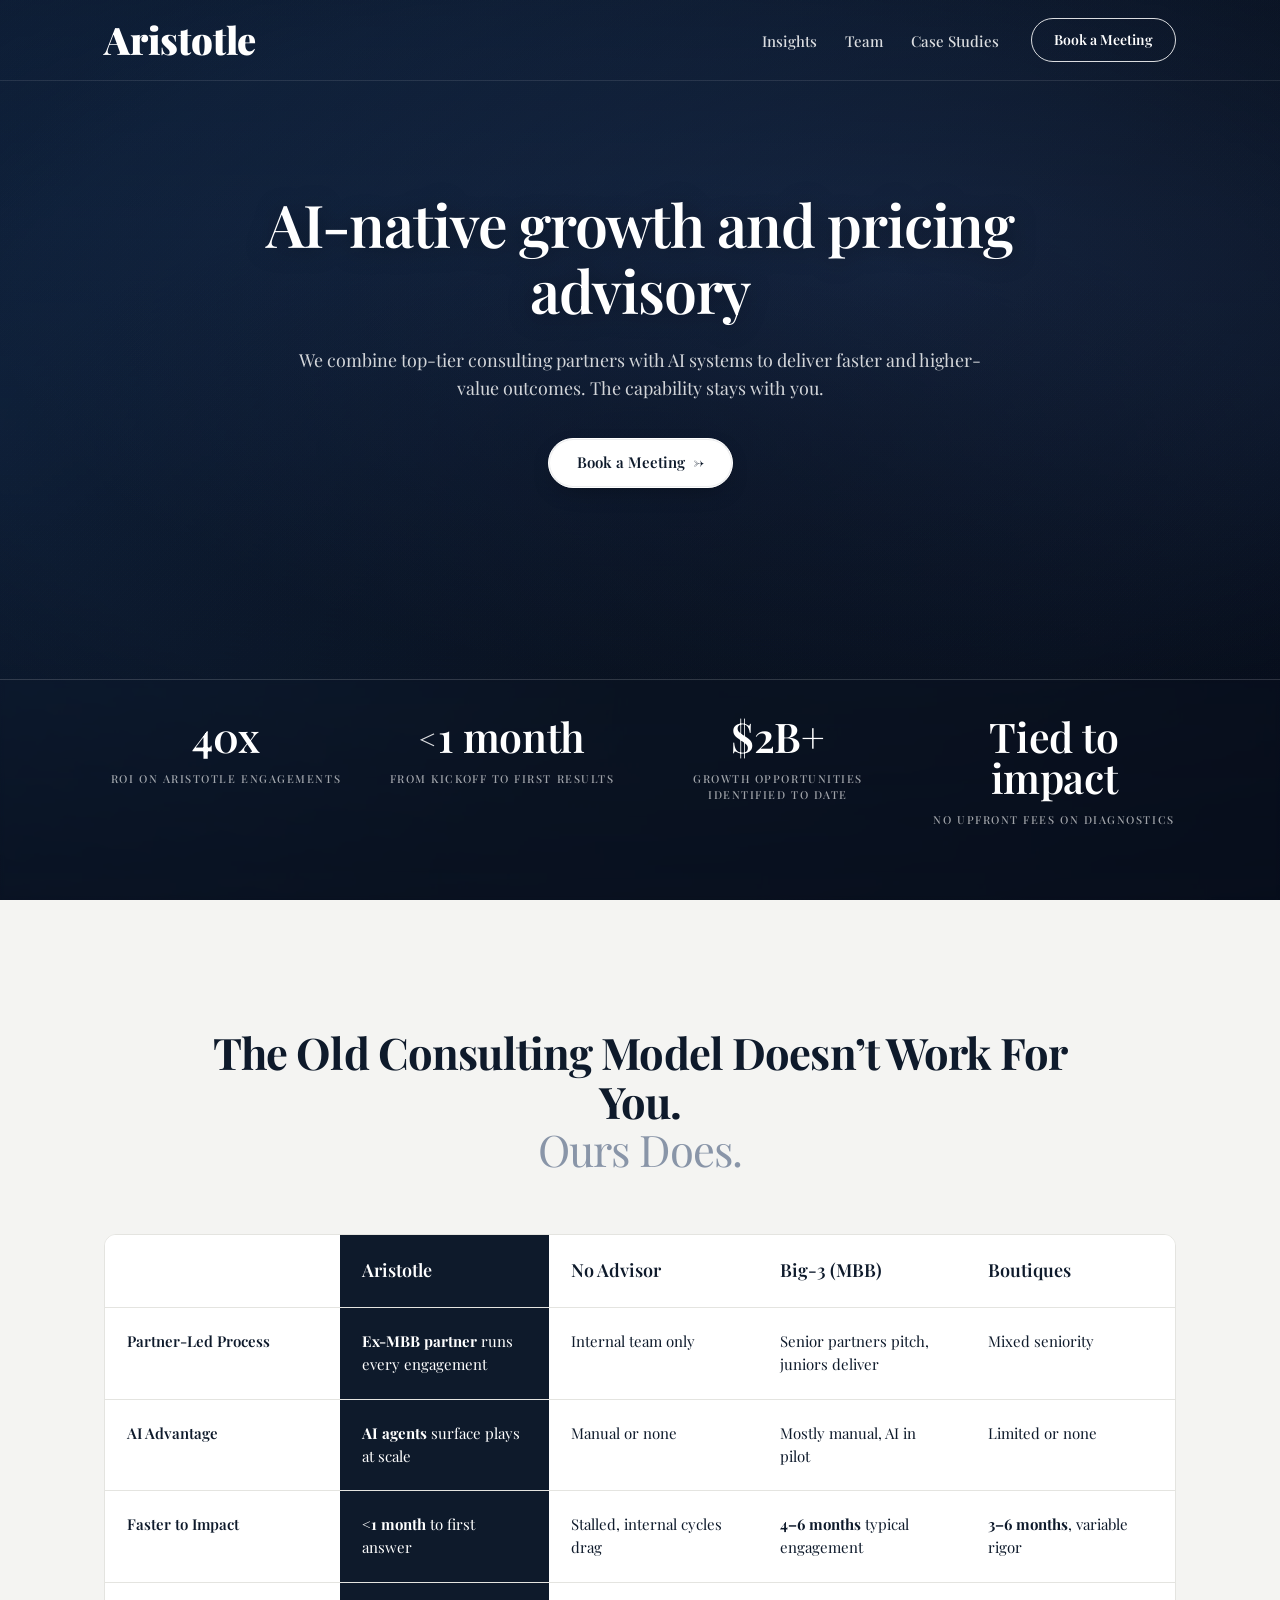
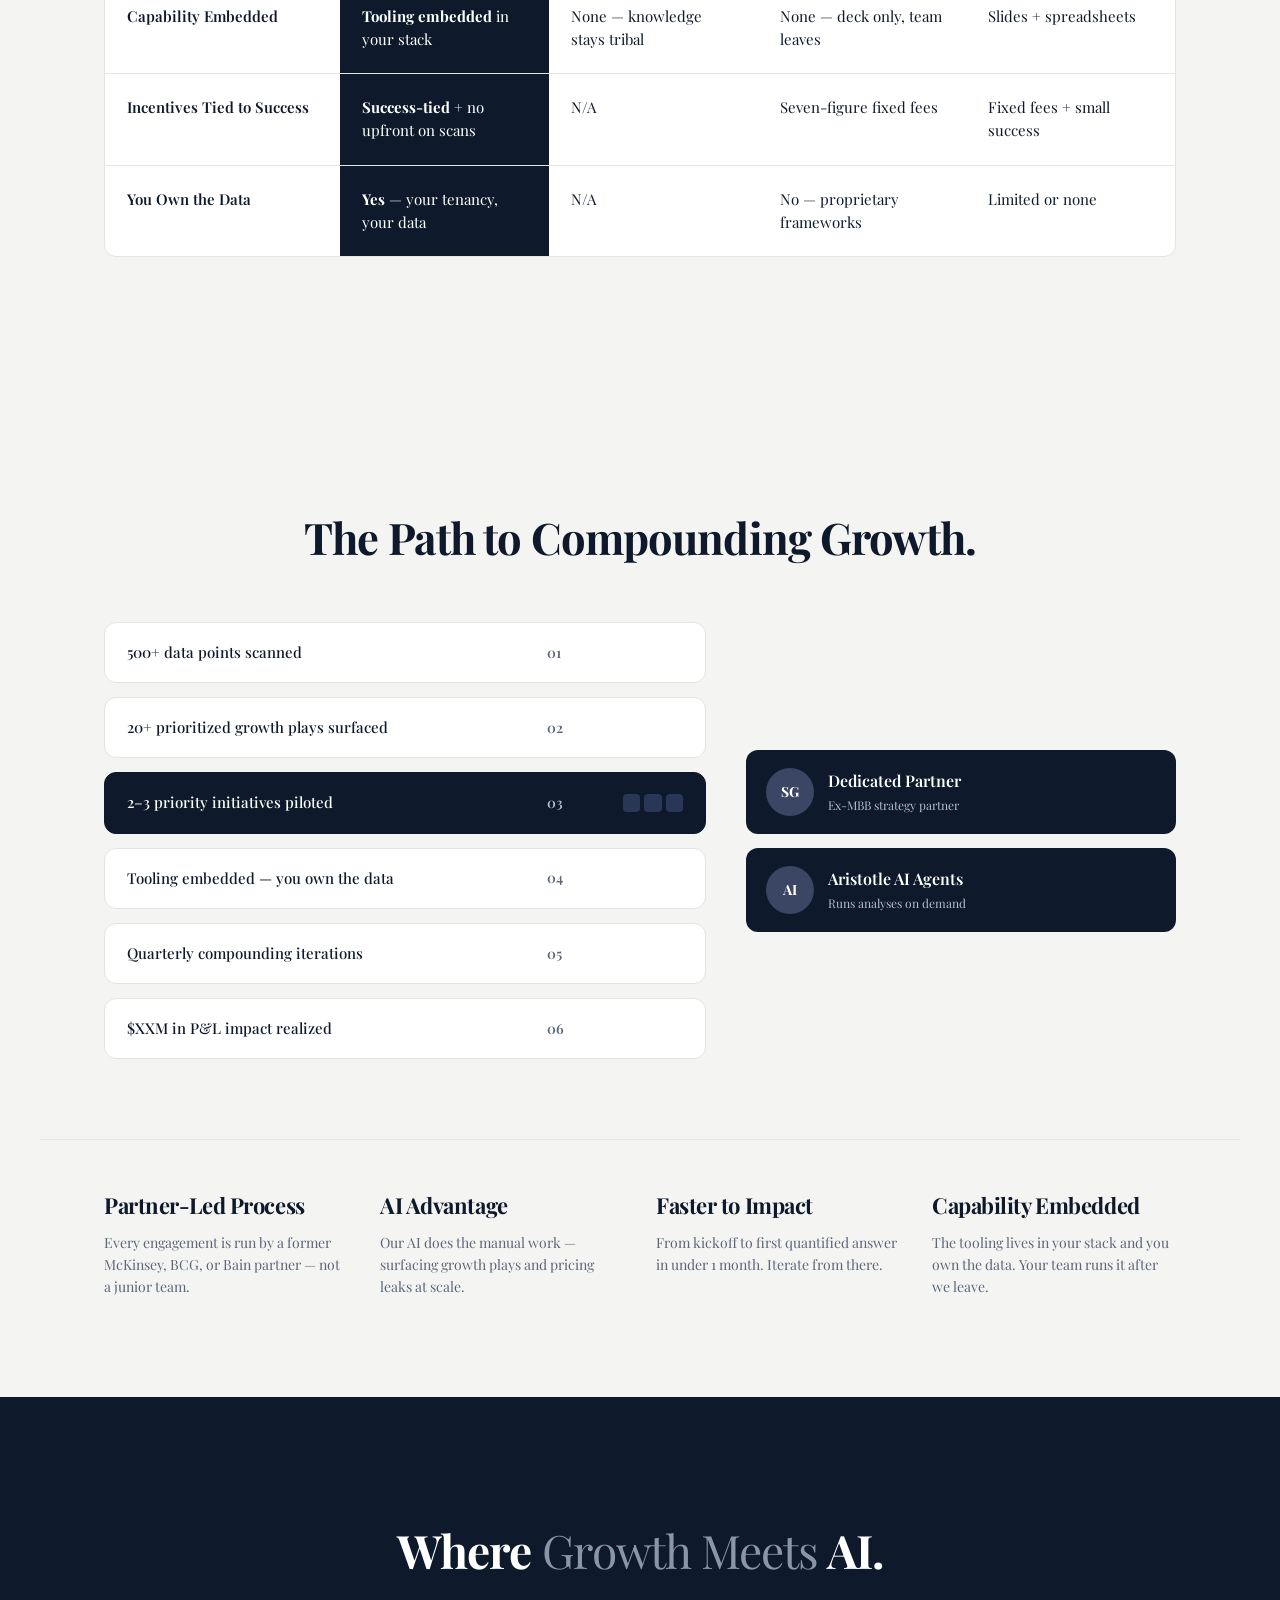
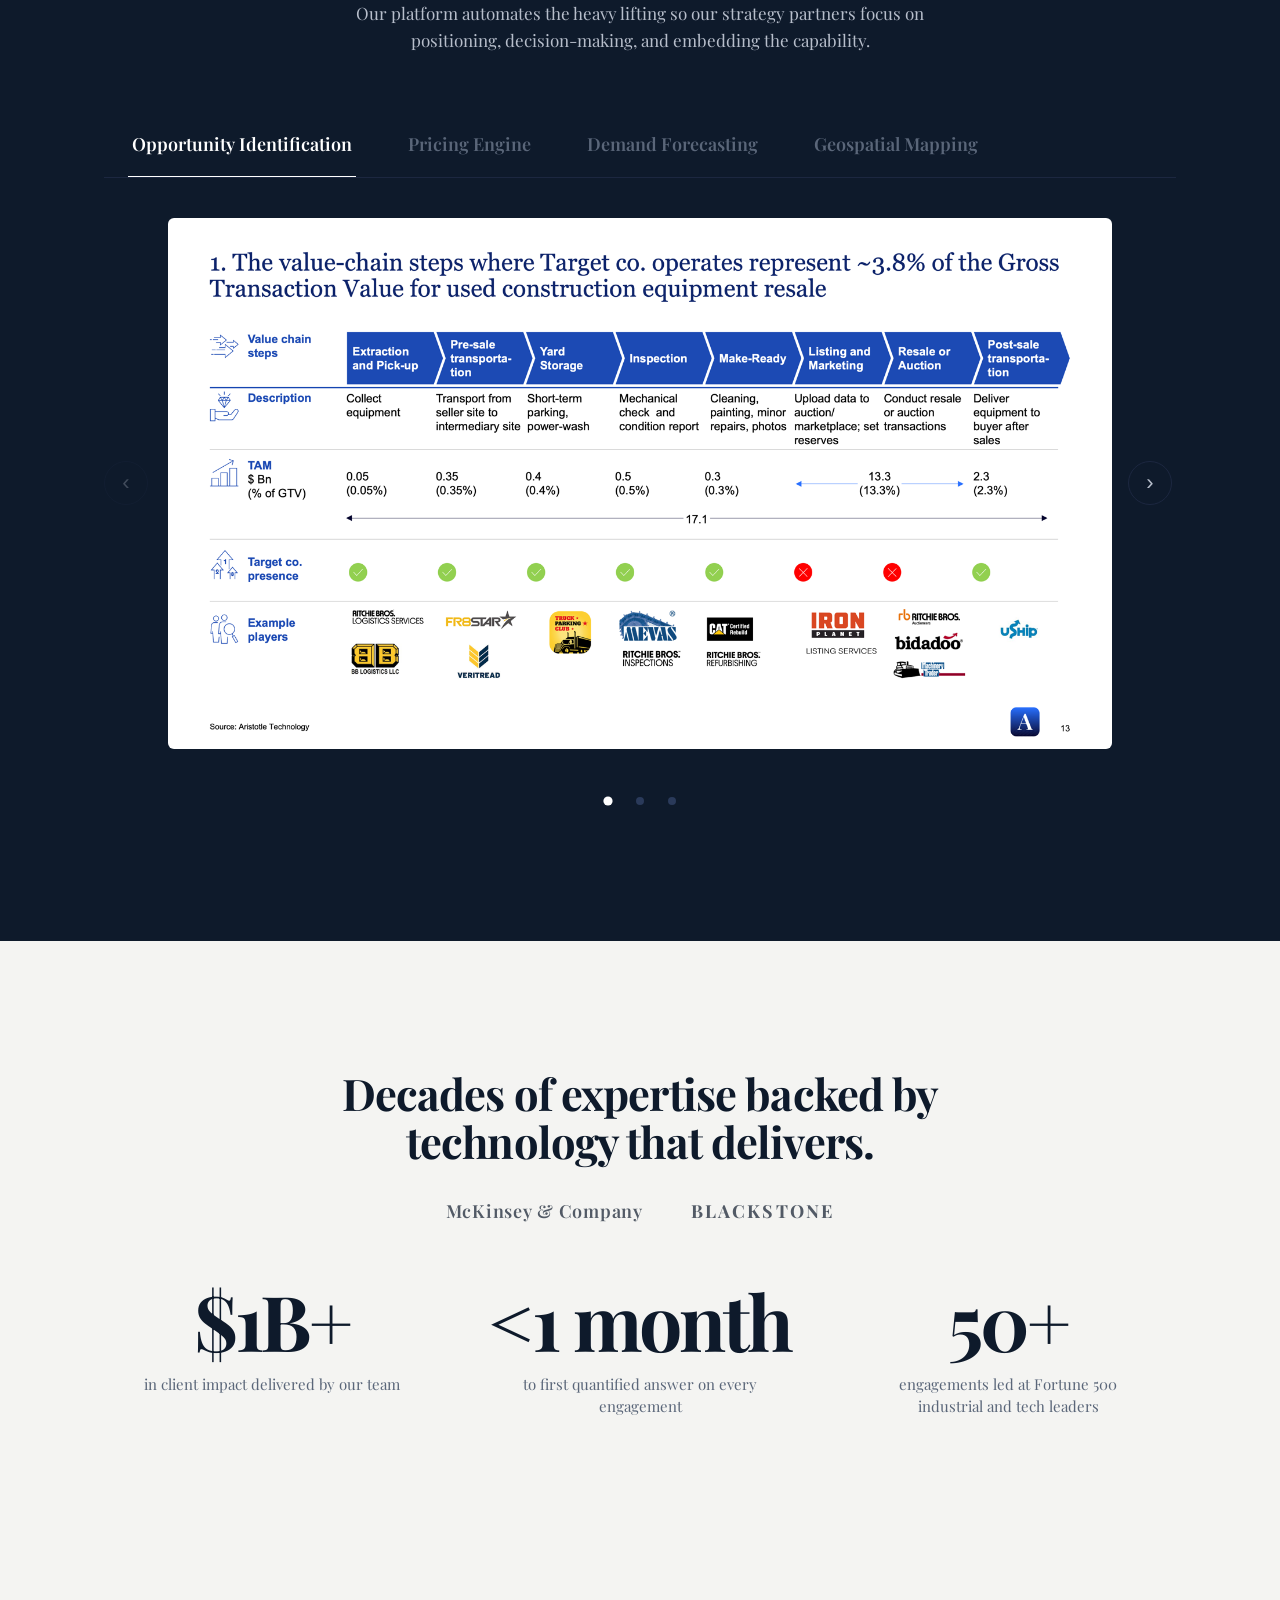
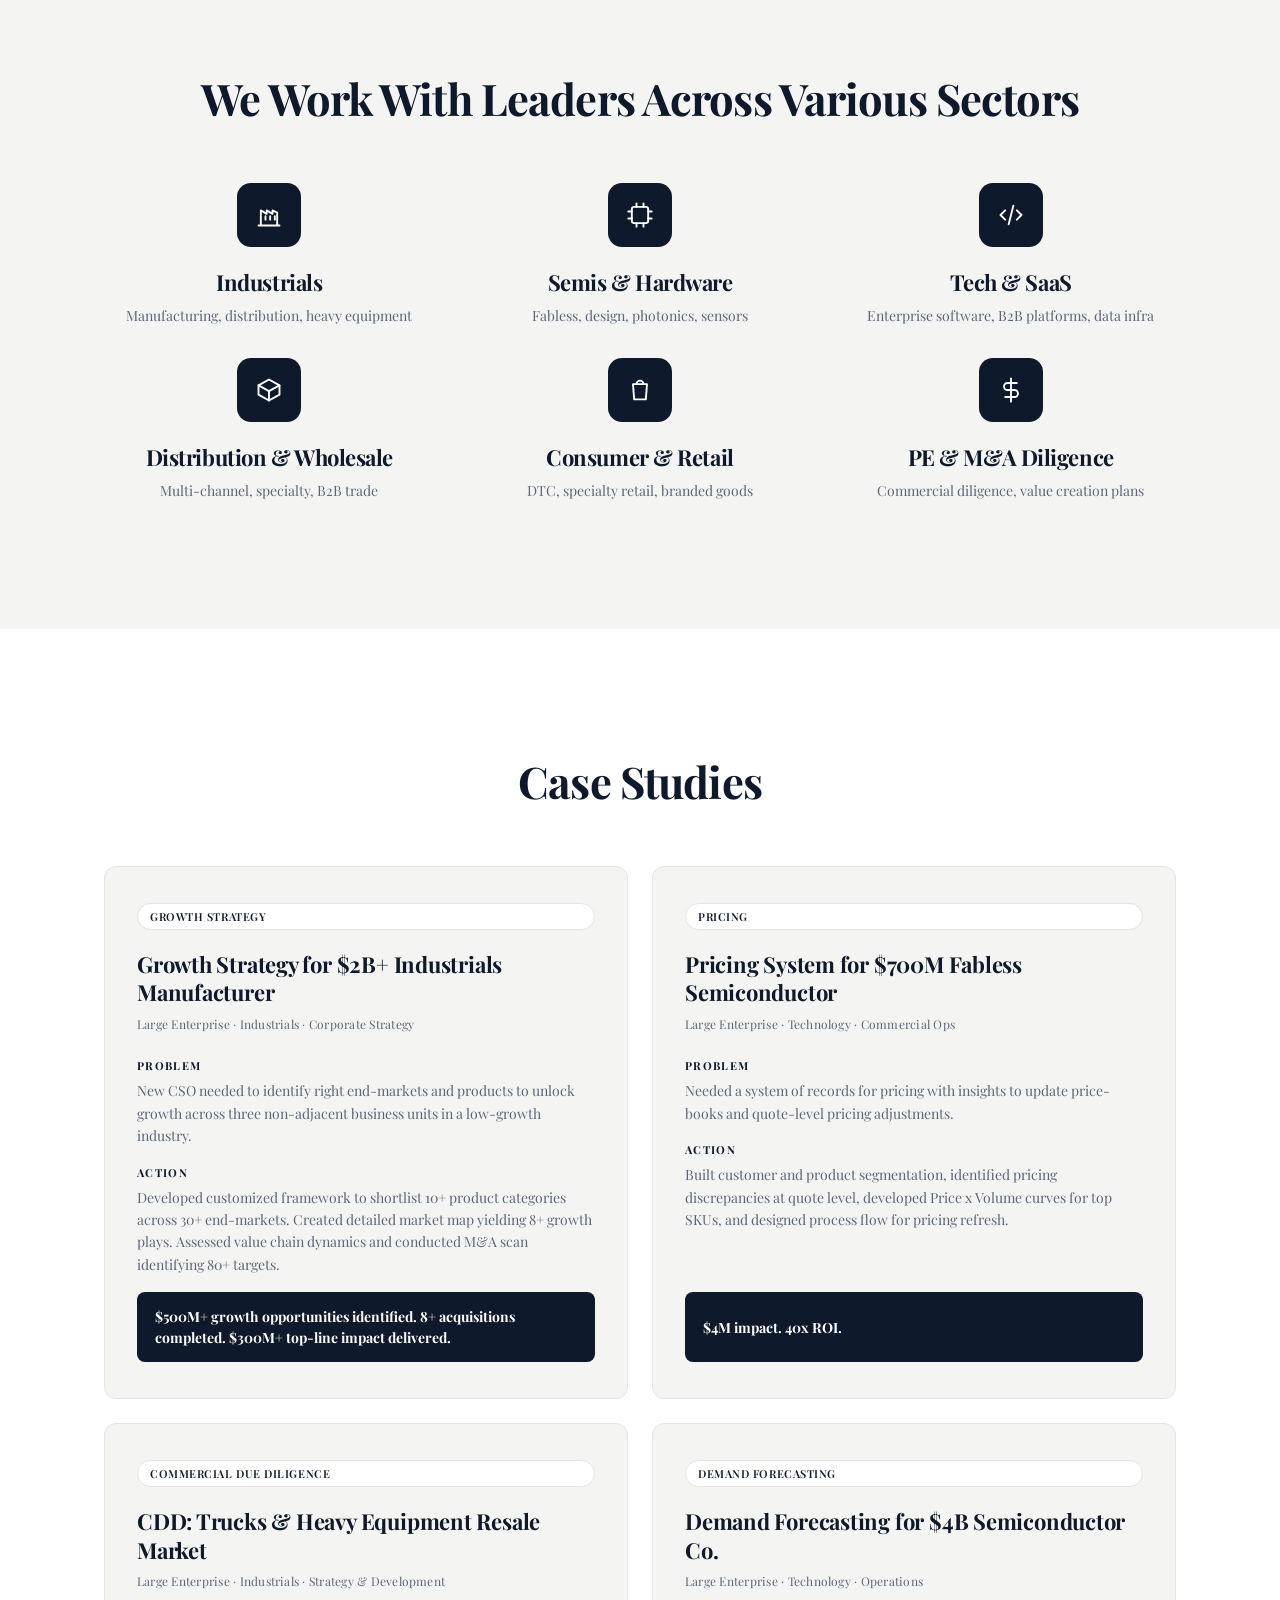
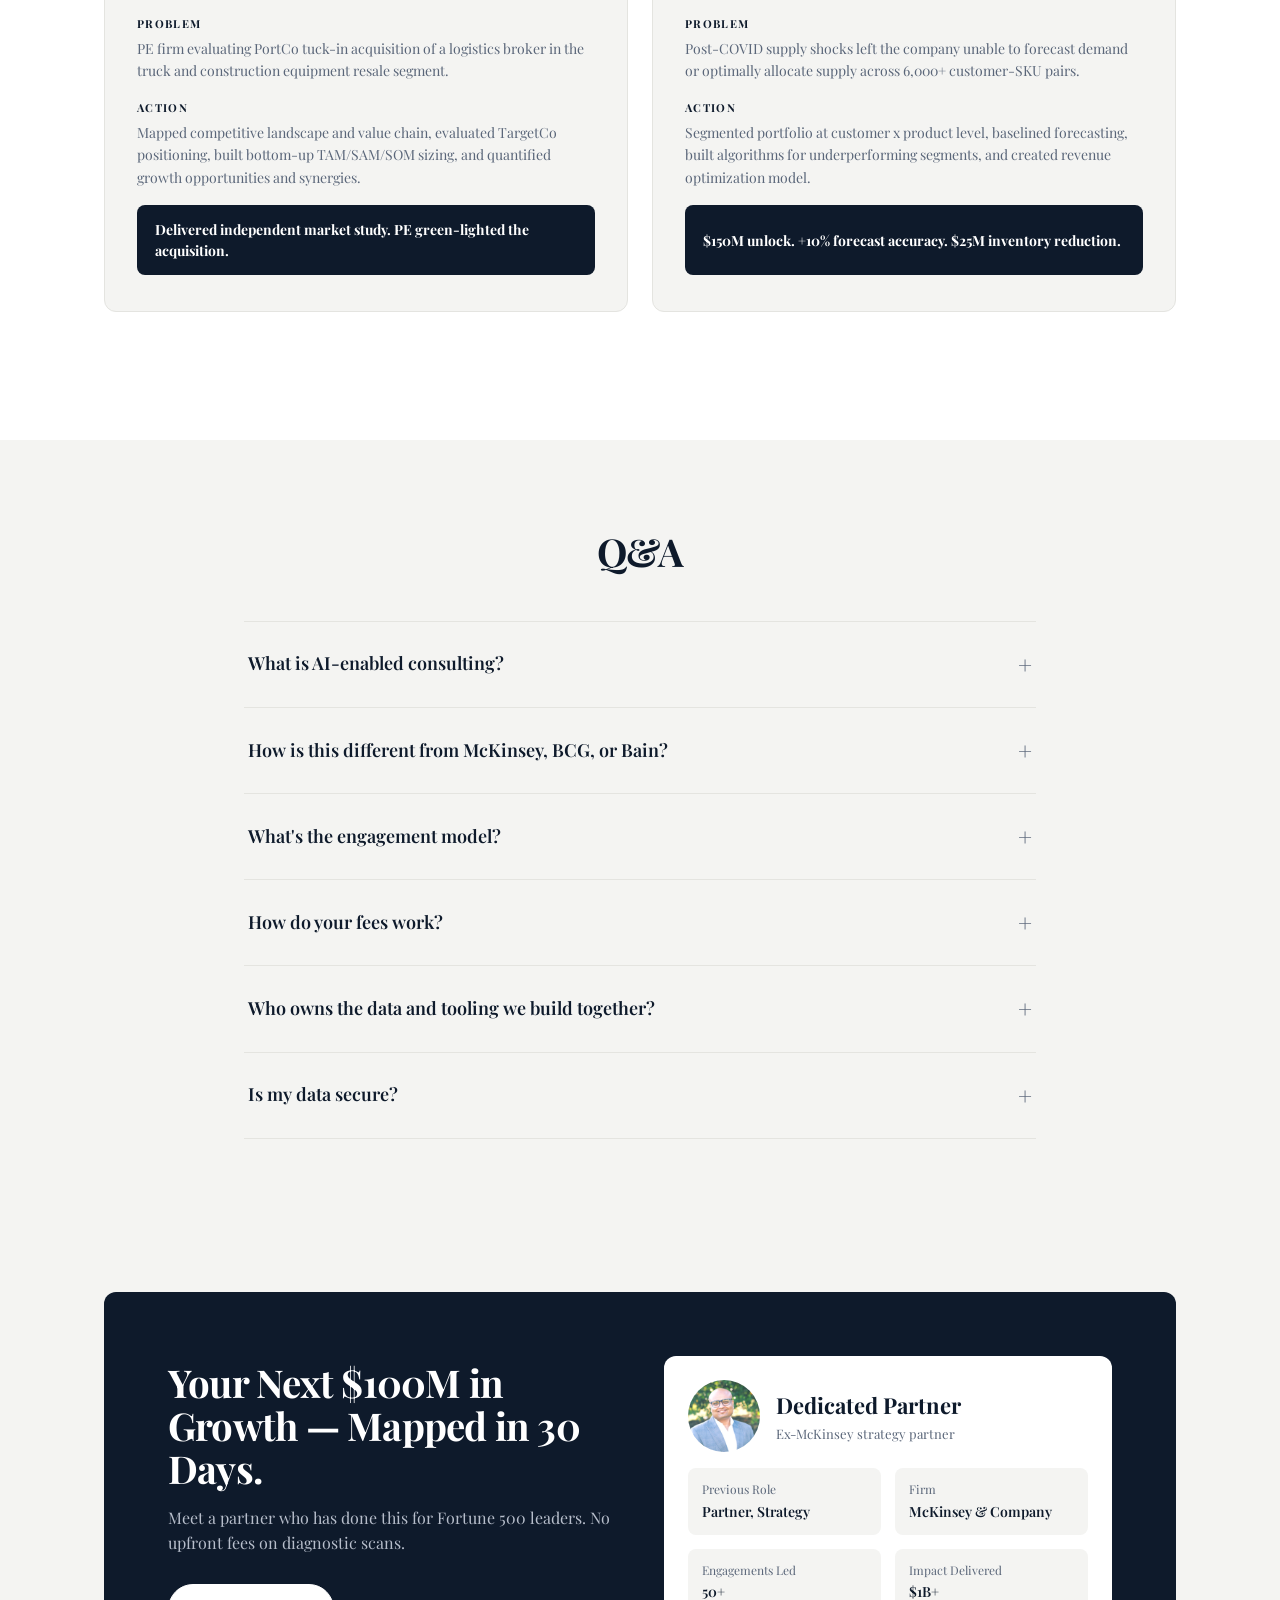
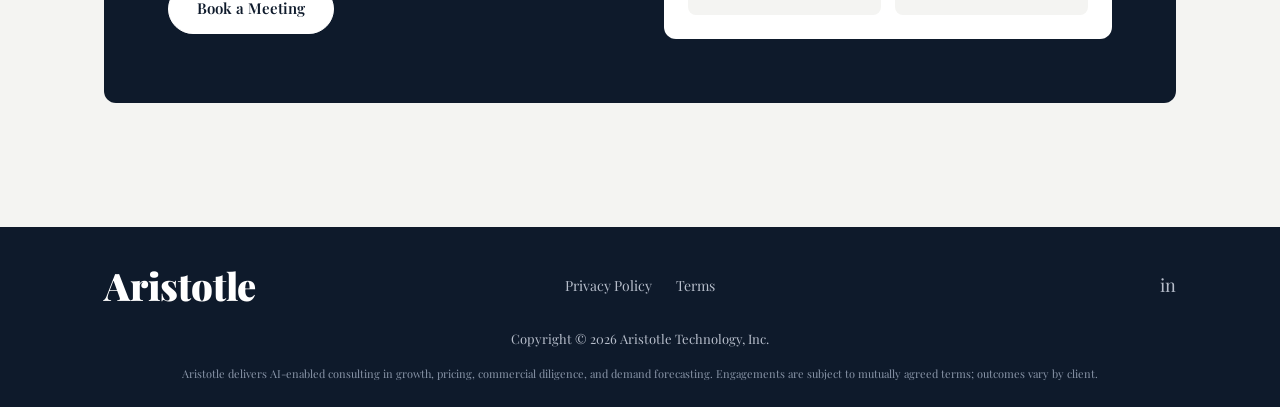
==== commit f758bad3: "Copy refresh: tighten stat band, restructure comparison table - Stat band: 25% -> 40x ROI, <6 wks ->" ====
--- a/index.html
+++ b/index.html
@@ -53,11 +53,11 @@
     <div class="stat-band stat-band--hero" id="value">
       <div class="stat-grid">
         <div class="stat">
-          <div class="num">25%</div>
-          <div class="lab">Higher value captured vs. status quo</div>
+          <div class="num">40x</div>
+          <div class="lab">ROI on Aristotle engagements</div>
         </div>
         <div class="stat">
-          <div class="num"><span class="num-op">&lt;</span>6 wks</div>
+          <div class="num"><span class="num-op">&lt;</span>1 month</div>
           <div class="lab">From kickoff to first results</div>
         </div>
         <div class="stat">
@@ -66,7 +66,7 @@
         </div>
         <div class="stat">
           <div class="num">Tied to impact</div>
-          <div class="lab">No seven-figure fixed fees</div>
+          <div class="lab">No upfront fees on diagnostics</div>
         </div>
       </div>
     </div>
@@ -89,46 +89,46 @@
       </thead>
       <tbody>
         <tr>
-          <td class="compare-row-label">Speed to Impact</td>
-          <td class="col-us compare-cell"><strong>&lt;6 weeks</strong> to first answer</td>
+          <td class="compare-row-label">Partner-Led Process</td>
+          <td class="col-us compare-cell"><strong>Ex-MBB partner</strong> runs every engagement</td>
+          <td class="compare-cell">Internal team only</td>
+          <td class="compare-cell">Senior partners pitch, juniors deliver</td>
+          <td class="compare-cell">Mixed seniority</td>
+        </tr>
+        <tr>
+          <td class="compare-row-label">AI Advantage</td>
+          <td class="col-us compare-cell"><strong>AI agents</strong> surface plays at scale</td>
+          <td class="compare-cell">Manual or none</td>
+          <td class="compare-cell">Mostly manual, AI in pilot</td>
+          <td class="compare-cell">Limited or none</td>
+        </tr>
+        <tr>
+          <td class="compare-row-label">Faster to Impact</td>
+          <td class="col-us compare-cell"><strong>&lt;1 month</strong> to first answer</td>
           <td class="compare-cell">Stalled, internal cycles drag</td>
           <td class="compare-cell"><strong>4–6 months</strong> typical engagement</td>
           <td class="compare-cell"><strong>3–6 months</strong>, variable rigor</td>
         </tr>
         <tr>
-          <td class="compare-row-label">Capability Build</td>
-          <td class="col-us compare-cell"><strong>AI tools live</strong> in your stack</td>
+          <td class="compare-row-label">Capability Embedded</td>
+          <td class="col-us compare-cell"><strong>Tooling embedded</strong> in your stack</td>
           <td class="compare-cell">None — knowledge stays tribal</td>
           <td class="compare-cell">None — deck only, team leaves</td>
           <td class="compare-cell">Slides + spreadsheets</td>
         </tr>
         <tr>
-          <td class="compare-row-label">Fees</td>
+          <td class="compare-row-label">Incentives Tied to Success</td>
           <td class="col-us compare-cell"><strong>Success-tied</strong> + no upfront on scans</td>
-          <td class="compare-cell">None</td>
+          <td class="compare-cell">N/A</td>
           <td class="compare-cell">Seven-figure fixed fees</td>
           <td class="compare-cell">Fixed fees + small success</td>
         </tr>
         <tr>
-          <td class="compare-row-label">Tooling Embedded</td>
-          <td class="col-us compare-cell"><strong>Yes</strong> — you own the IP</td>
-          <td class="compare-cell">No</td>
+          <td class="compare-row-label">You Own the Data</td>
+          <td class="col-us compare-cell"><strong>Yes</strong> — your tenancy, your data</td>
+          <td class="compare-cell">N/A</td>
           <td class="compare-cell">No — proprietary frameworks</td>
           <td class="compare-cell">Limited or none</td>
-        </tr>
-        <tr>
-          <td class="compare-row-label">Ongoing Iteration</td>
-          <td class="col-us compare-cell"><strong>Quarterly</strong> AI-tool updates</td>
-          <td class="compare-cell">Manual, slow</td>
-          <td class="compare-cell">Re-engage to refresh</td>
-          <td class="compare-cell">Re-engage to refresh</td>
-        </tr>
-        <tr>
-          <td class="compare-row-label">Talent Pedigree</td>
-          <td class="col-us compare-cell"><strong>Ex-MBB</strong> partners + AI engineers</td>
-          <td class="compare-cell">Internal team only</td>
-          <td class="compare-cell">Senior partners, then juniors</td>
-          <td class="compare-cell">Mixed</td>
         </tr>
       </tbody>
     </table>
@@ -157,7 +157,7 @@
         <div class="icons"><div class="dot"></div><div class="dot"></div><div class="dot"></div></div>
       </div>
       <div class="funnel-row">
-        <div class="label">AI tools live in your stack</div>
+        <div class="label">Tooling embedded — you own the data</div>
         <div class="step">04</div>
         <div class="icons"></div>
       </div>
@@ -201,17 +201,17 @@
     </div>
     <div class="pillar">
       <h4>Faster to Impact</h4>
-      <p>From kickoff to first quantified answer in under 6 weeks. Iterate from there.</p>
+      <p>From kickoff to first quantified answer in under 1 month. Iterate from there.</p>
     </div>
     <div class="pillar">
       <h4>Capability Embedded</h4>
-      <p>You keep the models. Your team runs them after we leave — and we update them quarterly.</p>
+      <p>The tooling lives in your stack and you own the data. Your team runs it after we leave.</p>
     </div>
   </div>
 
   <!-- Platform sub-band (dark) — the four offerings as the interactive element -->
   <div class="platform" id="offerings">
-    <h3 class="platform-h3">Where <span class="grey">Strategy Meets</span> AI.</h3>
+    <h3 class="platform-h3">Where <span class="grey">Growth Meets</span> AI.</h3>
     <p class="platform-lead">Our platform automates the heavy lifting so our strategy partners focus on positioning, decision-making, and embedding the capability.</p>
 
     <div class="pillar-deck">
@@ -374,7 +374,7 @@
       <div class="cred-lab">in client impact delivered by our team</div>
     </div>
     <div>
-      <div class="cred-num">&lt;6 wks</div>
+      <div class="cred-num">&lt;1 month</div>
       <div class="cred-lab">to first quantified answer on every engagement</div>
     </div>
     <div>
@@ -525,8 +525,8 @@
       <p>No upfront fees on diagnostic scans. Blended fixed + success fees on transformation engagements. Our incentives are aligned with yours.</p>
     </details>
     <details class="qa-item">
-      <summary>Who owns the IP we build together?</summary>
-      <p>You. Models, dashboards, and playbooks all live in your tenancy. We hand over keys at the end of the engagement.</p>
+      <summary>Who owns the data and tooling we build together?</summary>
+      <p>You own the data. The tooling — models, dashboards, and playbooks — is embedded in your tenancy, and we hand over keys at the end of the engagement.</p>
     </details>
     <details class="qa-item">
       <summary>Is my data secure?</summary>
--- a/styles.css
+++ b/styles.css
@@ -524,7 +524,7 @@
   max-height: 200px; opacity: 1; margin-top: 4px;
 }
 
-/* ─── PILLAR DECK (Where Strategy Meets AI) ─── */
+/* ─── PILLAR DECK (Where Growth Meets AI) ─── */
 .pillar-deck {
   max-width: var(--maxw); margin: 0 auto; padding: 0 var(--pad);
 }
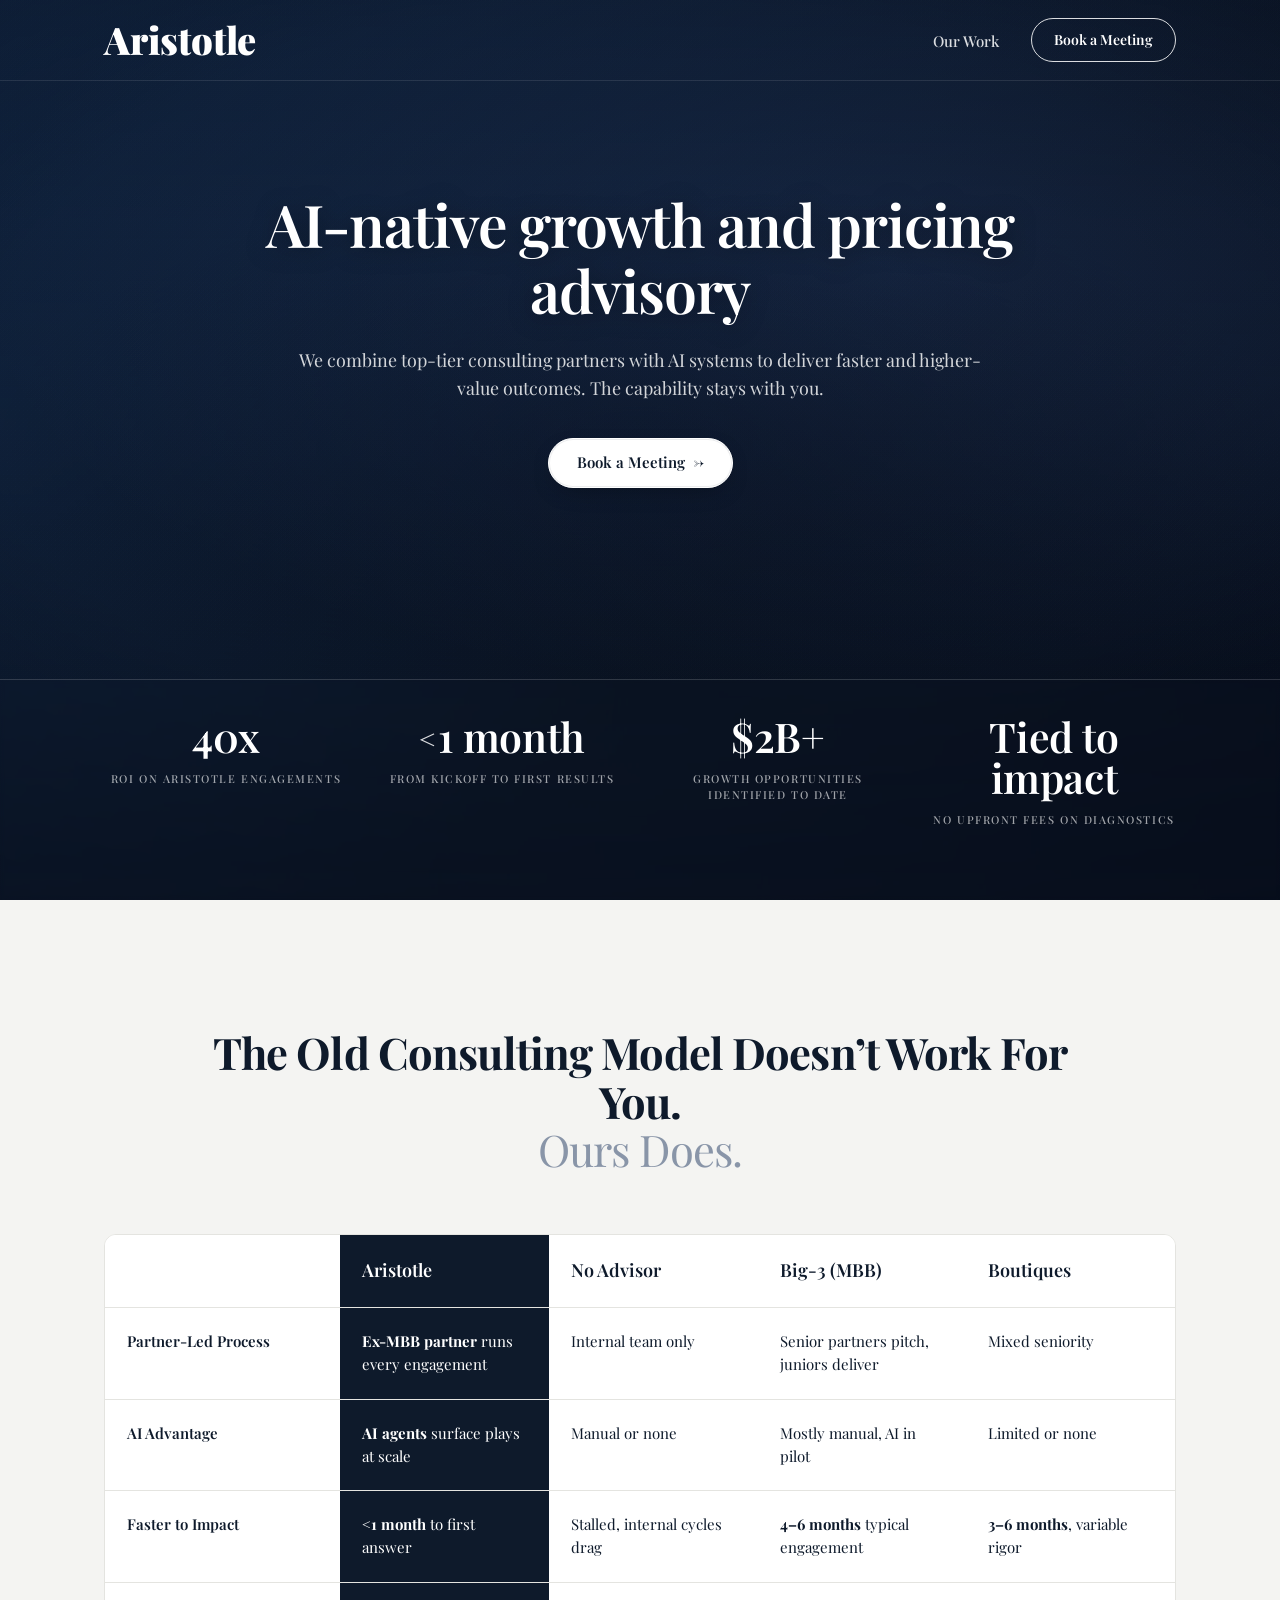
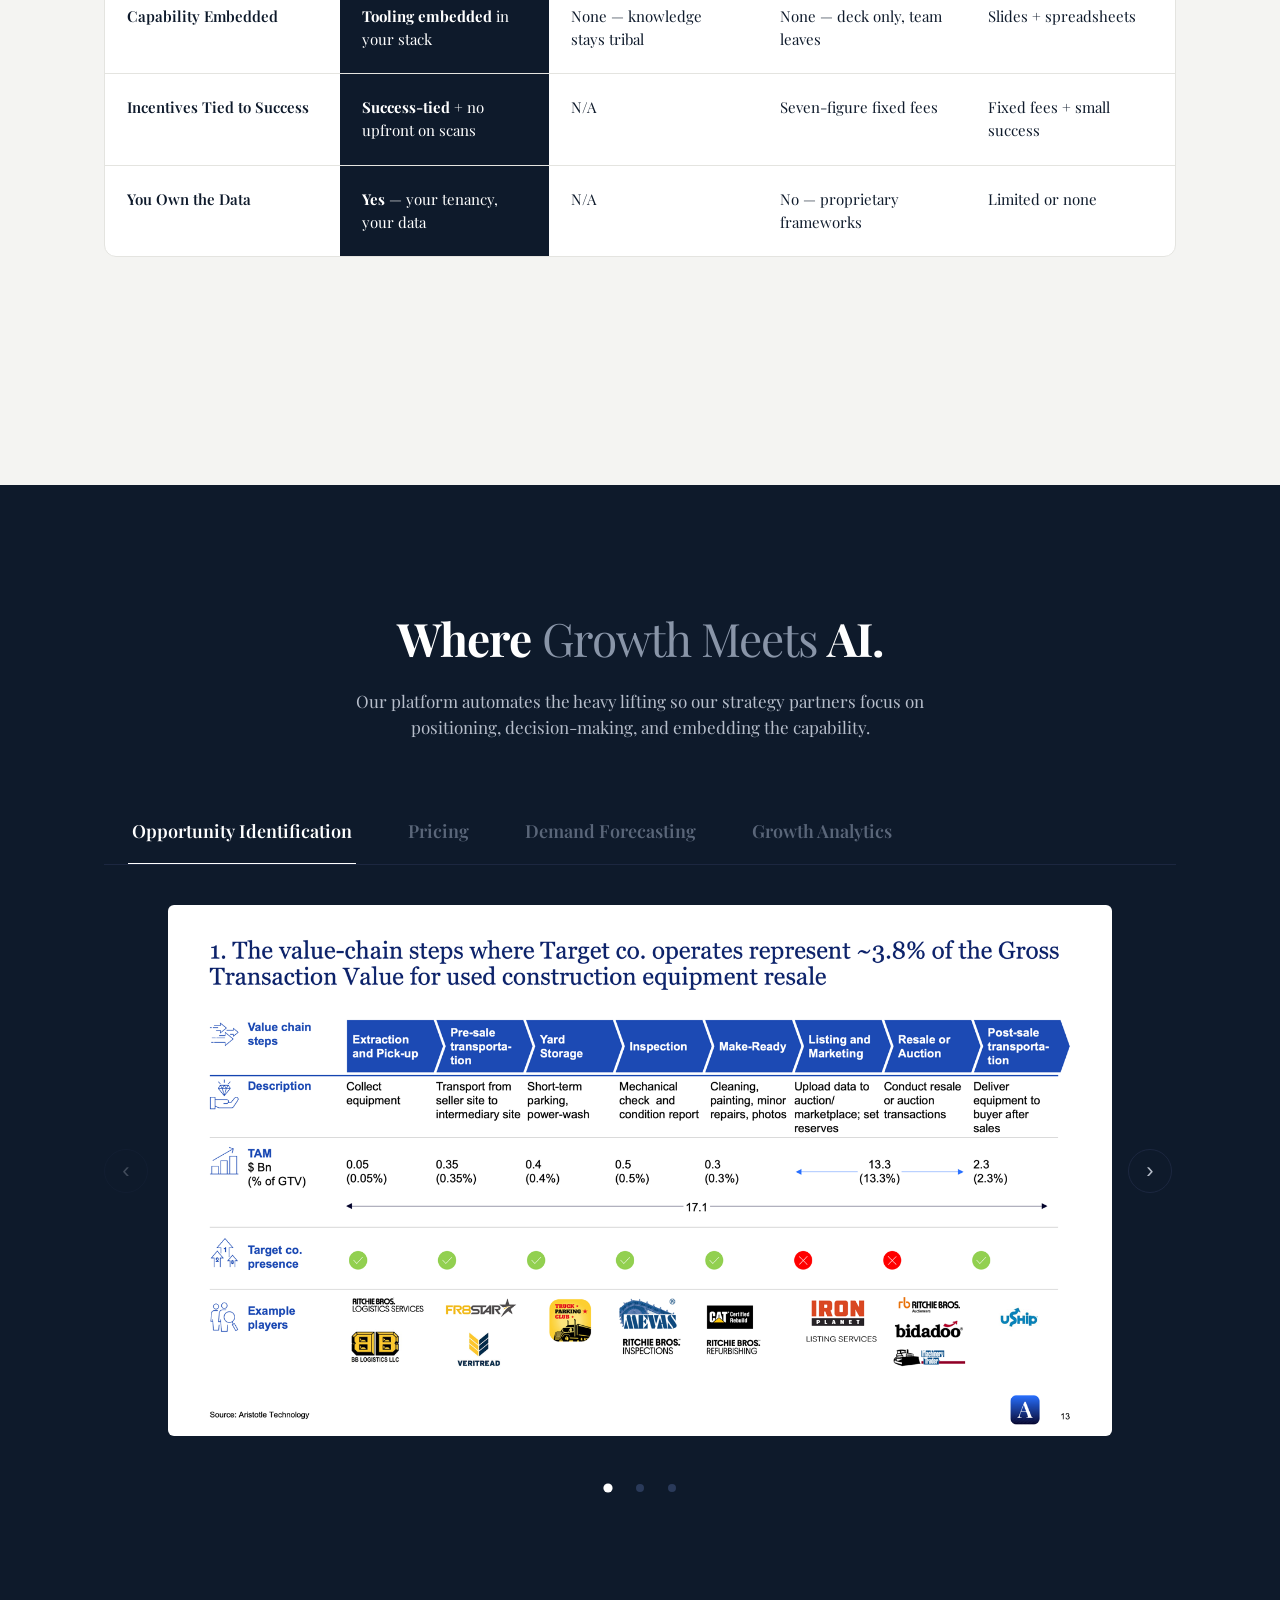
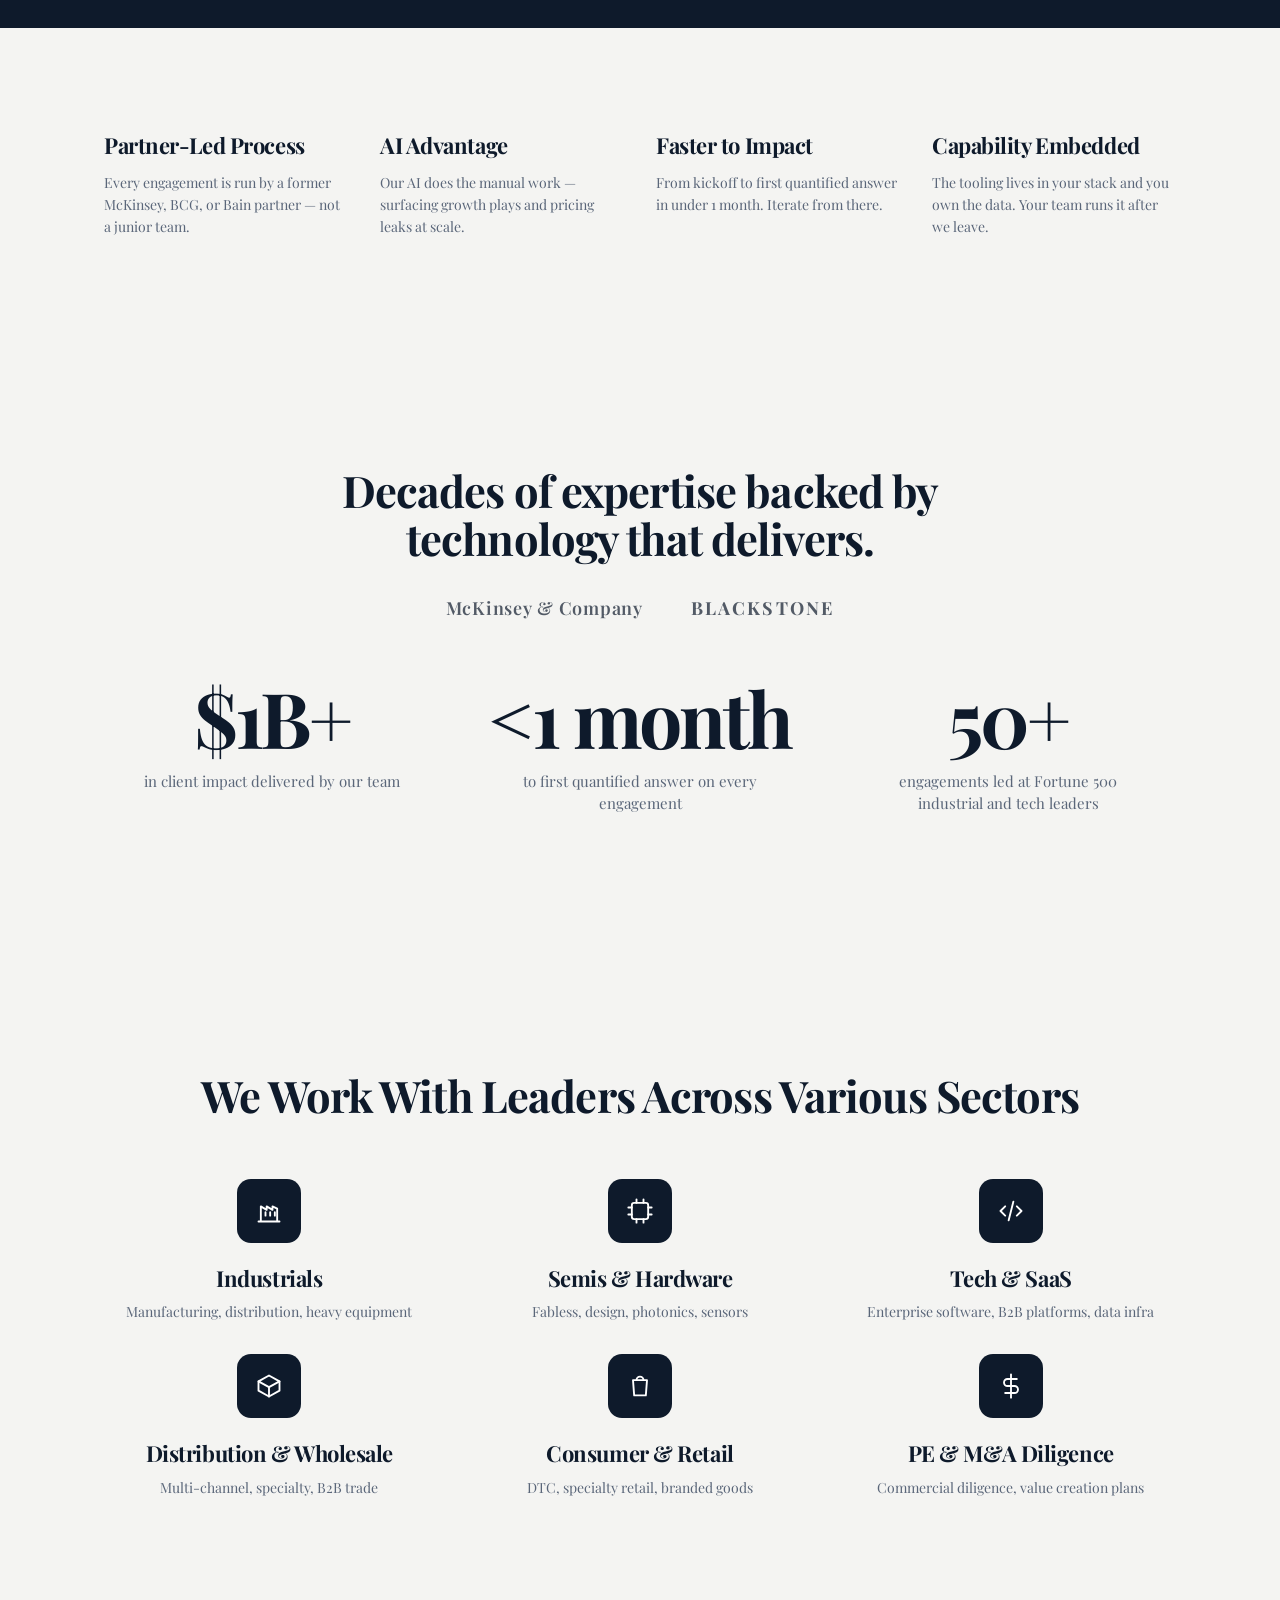
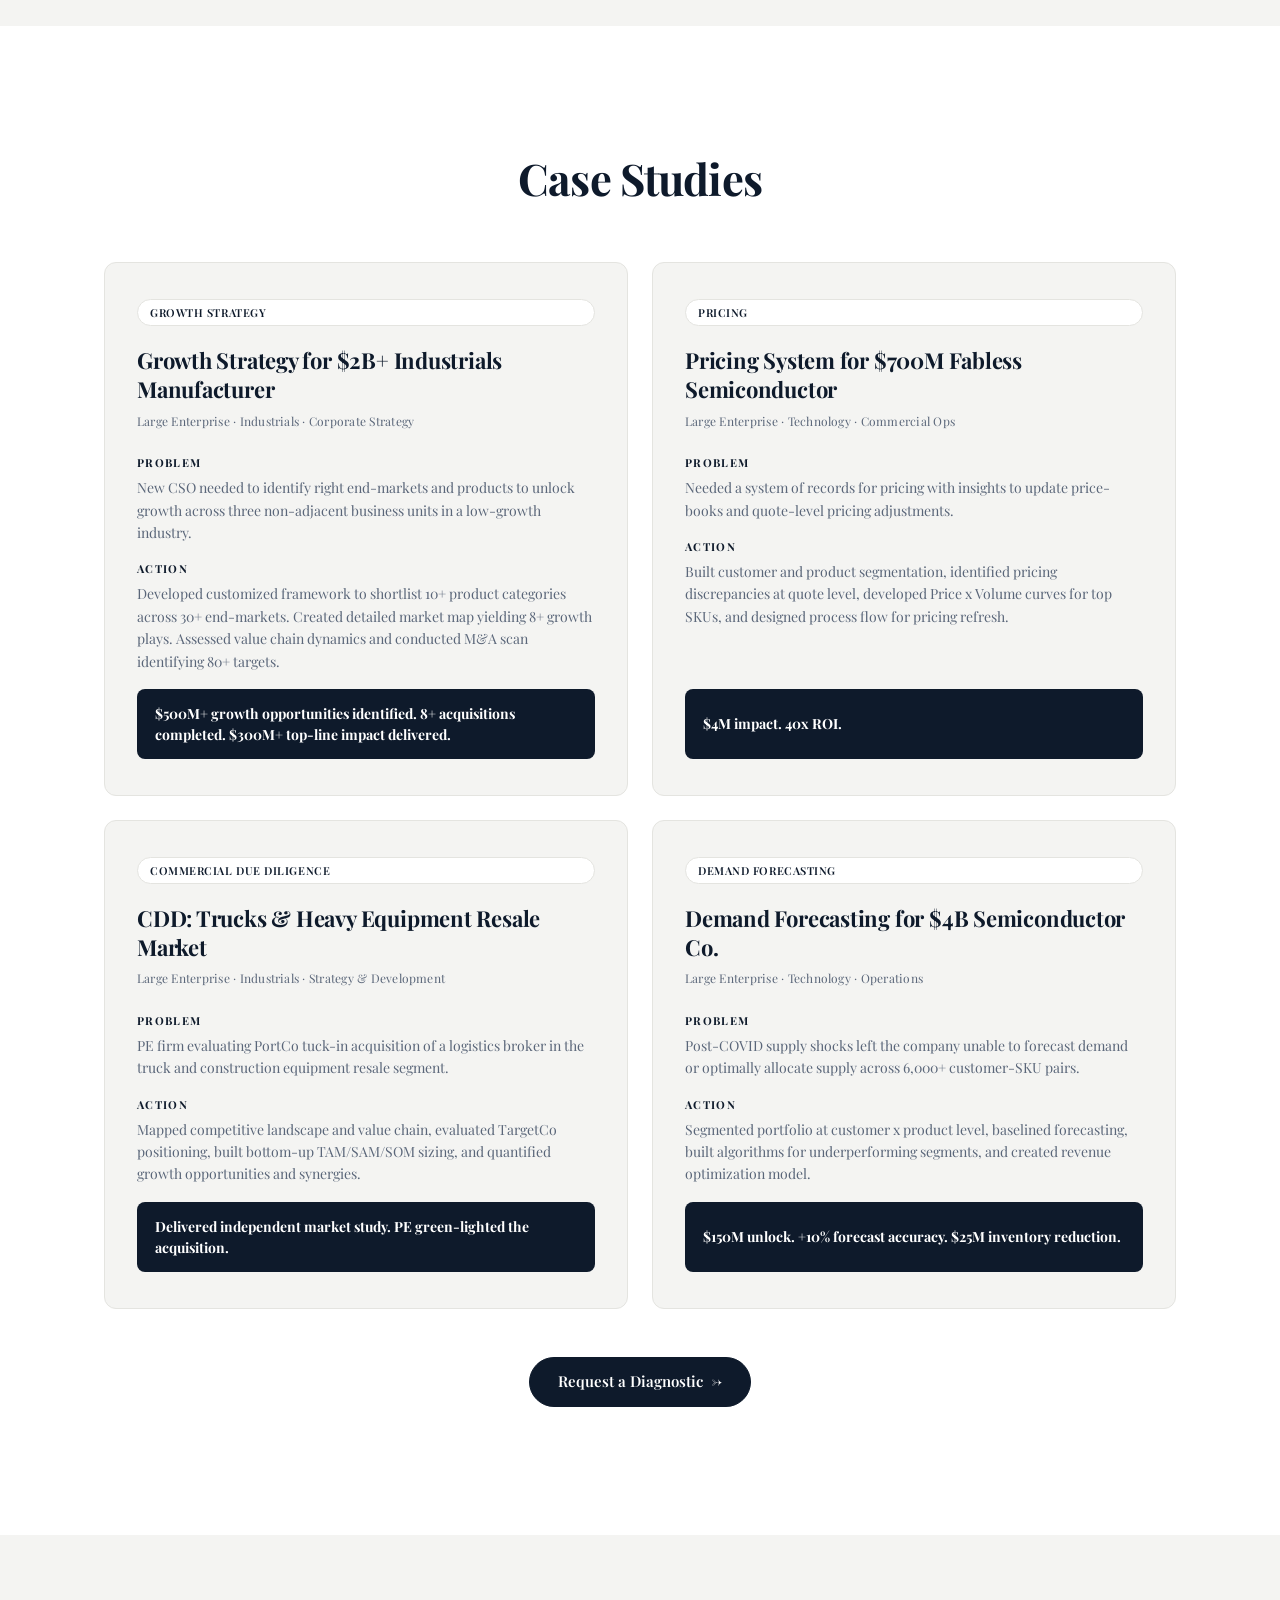
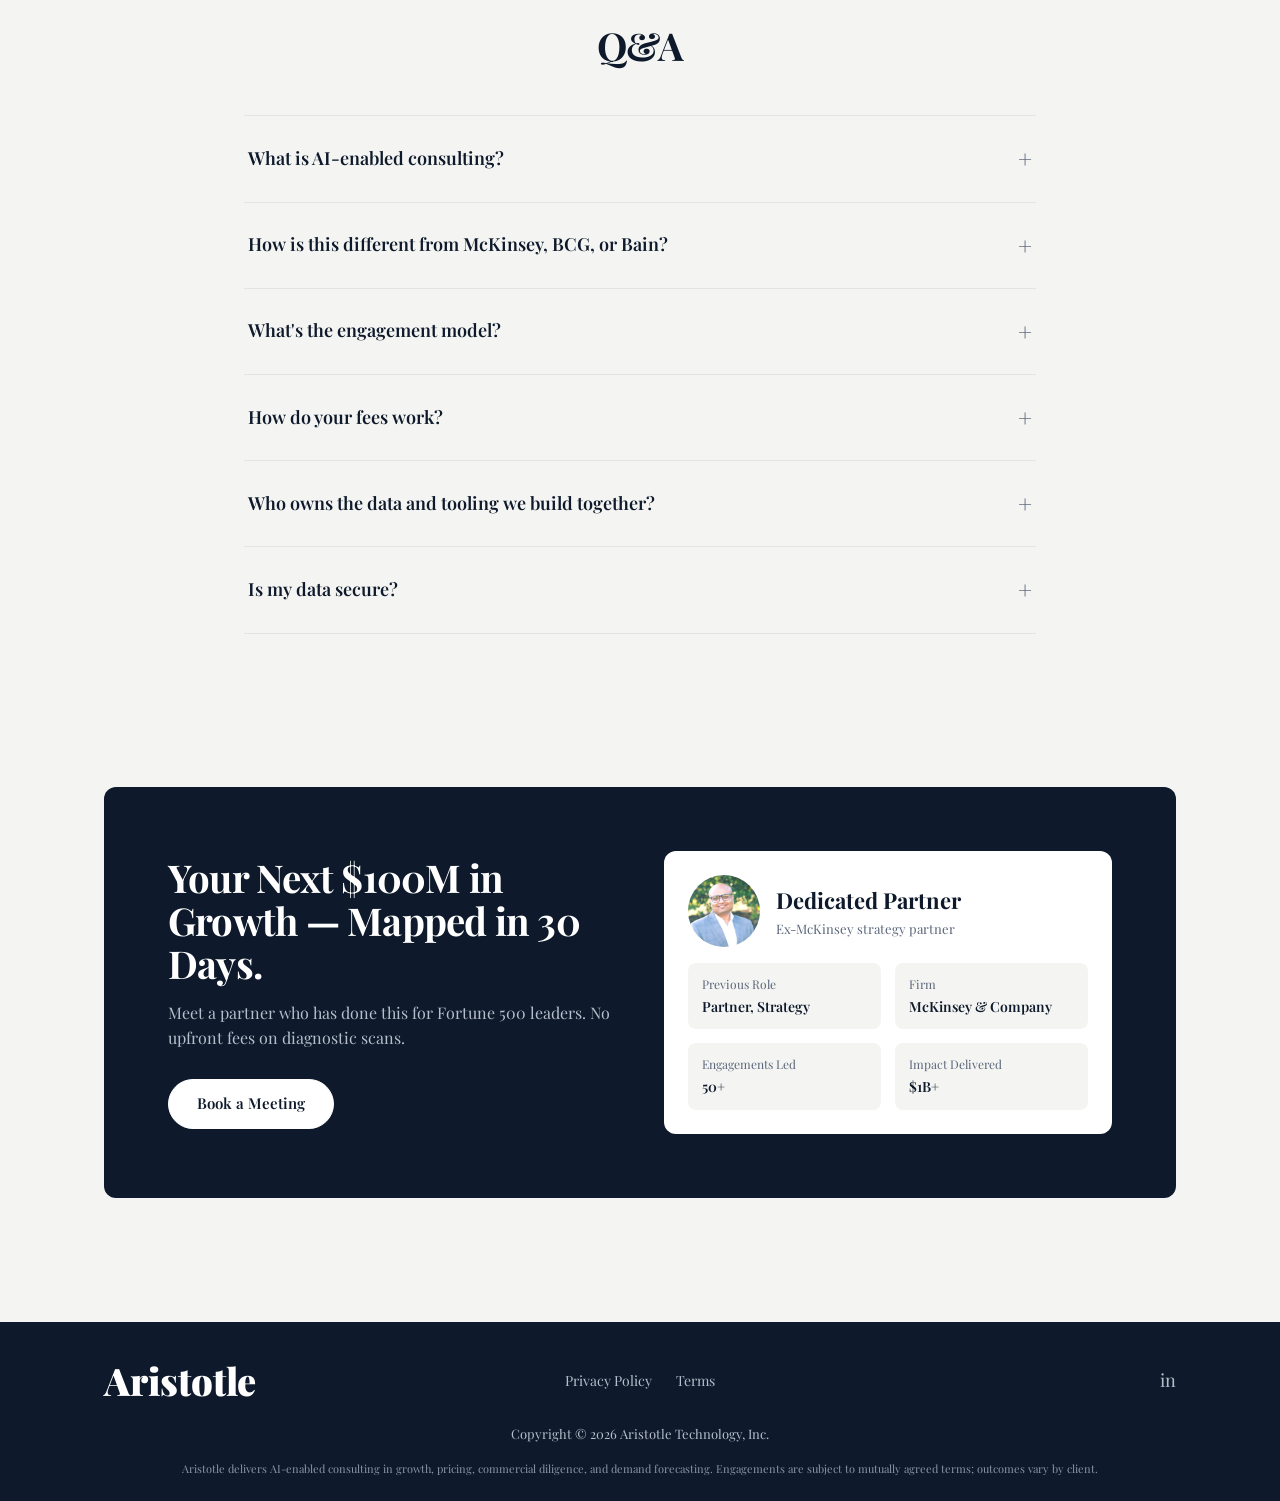
==== commit 04976f9f: "Restructure: collapse path-merged section, redirect team + insights to home index.html - Drop the en" ====
--- a/index.html
+++ b/index.html
@@ -15,9 +15,7 @@
     <a href="#hero" class="logo">Aristotle</a>
     <div class="nav-right">
       <ul class="nav-links" id="nav-links">
-        <li><a href="insights.html">Insights</a></li>
-        <li><a href="team.html">Team</a></li>
-        <li><a href="#cases">Case Studies</a></li>
+        <li><a href="#offerings">Our Work</a></li>
       </ul>
       <div class="nav-cta">
         <a class="btn btn-outline" href="https://calendly.com/sam-aristotle/1-1-catch-up" target="_blank">Book a Meeting</a>
@@ -135,81 +133,8 @@
   </div>
 </section>
 
-<!-- ─── PATH TO COMPOUNDING GROWTH (funnel + pillars + platform) ─── -->
-<section class="path-merged" id="path">
-  <h2>The Path to <strong>Compounding Growth.</strong></h2>
-
-  <div class="funnel-wrap">
-    <div class="funnel-list">
-      <div class="funnel-row">
-        <div class="label">500+ data points scanned</div>
-        <div class="step">01</div>
-        <div class="icons"></div>
-      </div>
-      <div class="funnel-row">
-        <div class="label">20+ prioritized growth plays surfaced</div>
-        <div class="step">02</div>
-        <div class="icons"></div>
-      </div>
-      <div class="funnel-row highlight">
-        <div class="label">2–3 priority initiatives piloted</div>
-        <div class="step">03</div>
-        <div class="icons"><div class="dot"></div><div class="dot"></div><div class="dot"></div></div>
-      </div>
-      <div class="funnel-row">
-        <div class="label">Tooling embedded — you own the data</div>
-        <div class="step">04</div>
-        <div class="icons"></div>
-      </div>
-      <div class="funnel-row">
-        <div class="label">Quarterly compounding iterations</div>
-        <div class="step">05</div>
-        <div class="icons"></div>
-      </div>
-      <div class="funnel-row">
-        <div class="label">$XXM in P&amp;L impact realized</div>
-        <div class="step">06</div>
-        <div class="icons"></div>
-      </div>
-    </div>
-    <div class="partner-cards">
-      <div class="partner-card">
-        <div class="avatar">SG</div>
-        <div>
-          <div class="ttl">Dedicated Partner</div>
-          <div class="sub">Ex-MBB strategy partner</div>
-        </div>
-      </div>
-      <div class="partner-card">
-        <div class="avatar">AI</div>
-        <div>
-          <div class="ttl">Aristotle AI Agents</div>
-          <div class="sub">Runs analyses on demand</div>
-        </div>
-      </div>
-    </div>
-  </div>
-
-  <div class="pillars">
-    <div class="pillar">
-      <h4>Partner-Led Process</h4>
-      <p>Every engagement is run by a former McKinsey, BCG, or Bain partner — not a junior team.</p>
-    </div>
-    <div class="pillar">
-      <h4>AI Advantage</h4>
-      <p>Our AI does the manual work — surfacing growth plays and pricing leaks at scale.</p>
-    </div>
-    <div class="pillar">
-      <h4>Faster to Impact</h4>
-      <p>From kickoff to first quantified answer in under 1 month. Iterate from there.</p>
-    </div>
-    <div class="pillar">
-      <h4>Capability Embedded</h4>
-      <p>The tooling lives in your stack and you own the data. Your team runs it after we leave.</p>
-    </div>
-  </div>
-
-  <!-- Platform sub-band (dark) — the four offerings as the interactive element -->
+<!-- ─── PLATFORM (Where Growth Meets AI) ─── -->
+<section class="platform-section">
   <div class="platform" id="offerings">
     <h3 class="platform-h3">Where <span class="grey">Growth Meets</span> AI.</h3>
     <p class="platform-lead">Our platform automates the heavy lifting so our strategy partners focus on positioning, decision-making, and embedding the capability.</p>
@@ -221,13 +146,13 @@
                 aria-selected="true" data-pillar="opportunity">Opportunity Identification</button>
         <button type="button" class="pillar-tab" role="tab"
                 id="pillar-tab-pricing" aria-controls="pillar-panel-pricing"
-                aria-selected="false" tabindex="-1" data-pillar="pricing">Pricing Engine</button>
+                aria-selected="false" tabindex="-1" data-pillar="pricing">Pricing</button>
         <button type="button" class="pillar-tab" role="tab"
                 id="pillar-tab-forecasting" aria-controls="pillar-panel-forecasting"
                 aria-selected="false" tabindex="-1" data-pillar="forecasting">Demand Forecasting</button>
         <button type="button" class="pillar-tab" role="tab"
-                id="pillar-tab-geospatial" aria-controls="pillar-panel-geospatial"
-                aria-selected="false" tabindex="-1" data-pillar="geospatial">Geospatial Mapping</button>
+                id="pillar-tab-growth-analytics" aria-controls="pillar-panel-growth-analytics"
+                aria-selected="false" tabindex="-1" data-pillar="growth-analytics">Growth Analytics</button>
       </div>
 
       <div class="pillar-panels">
@@ -259,7 +184,7 @@
           </div>
         </div>
 
-        <!-- Pricing Engine -->
+        <!-- Pricing -->
         <div class="pillar-panel" role="tabpanel"
              id="pillar-panel-pricing" aria-labelledby="pillar-tab-pricing"
              data-pillar="pricing" hidden>
@@ -320,10 +245,10 @@
           </div>
         </div>
 
-        <!-- Geospatial Mapping -->
+        <!-- Growth Analytics -->
         <div class="pillar-panel" role="tabpanel"
-             id="pillar-panel-geospatial" aria-labelledby="pillar-tab-geospatial"
-             data-pillar="geospatial" hidden>
+             id="pillar-panel-growth-analytics" aria-labelledby="pillar-tab-growth-analytics"
+             data-pillar="growth-analytics" hidden>
           <div class="carousel" data-current="0">
             <button type="button" class="carousel-prev" aria-label="Previous slide">‹</button>
             <div class="carousel-viewport">
@@ -357,6 +282,25 @@
           </div>
         </div>
       </div>
+    </div>
+  </div>
+
+  <div class="pillars">
+    <div class="pillar">
+      <h4>Partner-Led Process</h4>
+      <p>Every engagement is run by a former McKinsey, BCG, or Bain partner — not a junior team.</p>
+    </div>
+    <div class="pillar">
+      <h4>AI Advantage</h4>
+      <p>Our AI does the manual work — surfacing growth plays and pricing leaks at scale.</p>
+    </div>
+    <div class="pillar">
+      <h4>Faster to Impact</h4>
+      <p>From kickoff to first quantified answer in under 1 month. Iterate from there.</p>
+    </div>
+    <div class="pillar">
+      <h4>Capability Embedded</h4>
+      <p>The tooling lives in your stack and you own the data. Your team runs it after we leave.</p>
     </div>
   </div>
 </section>
@@ -501,6 +445,12 @@
         <div class="case-result-text">$150M unlock. +10% forecast accuracy. $25M inventory reduction.</div>
       </div>
     </div>
+  </div>
+  <div class="cases-cta">
+    <a class="btn btn-primary btn-lg" href="https://calendly.com/sam-aristotle/1-1-catch-up" target="_blank">
+      Request a Diagnostic
+      <span class="btn-arrow" aria-hidden="true">→</span>
+    </a>
   </div>
 </section>
 
--- a/styles.css
+++ b/styles.css
@@ -421,9 +421,9 @@
 
 /* ─── PILLARS ─── */
 .pillars {
-  max-width: var(--maxw); margin: 80px auto 0; padding: 0 var(--pad) 0;
+  max-width: var(--maxw); margin: 0 auto;
+  padding: clamp(60px, 8vw, 100px) var(--pad);
   display: grid; grid-template-columns: repeat(4, 1fr); gap: 32px;
-  border-top: 1px solid var(--line); padding-top: 48px;
 }
 .pillar h4 { font-family: 'Playfair Display', Georgia, 'Times New Roman', serif; font-weight: 700; font-size: 22px; margin: 0 0 10px; color: var(--ink); }
 .pillar p { margin: 0; font-size: 14px; color: var(--ink-muted); line-height: 1.55; }
@@ -740,6 +740,7 @@
   max-width: var(--maxw); margin: 0 auto; padding: 0 var(--pad);
   display: grid; grid-template-columns: repeat(2, 1fr); gap: 24px;
 }
+.cases-cta { text-align: center; margin-top: 48px; padding: 0 var(--pad); }
 .case-card {
   padding: 36px 32px; background: var(--bg); border: 1px solid var(--line);
   border-radius: var(--radius); transition: transform 0.3s, border-color 0.3s;
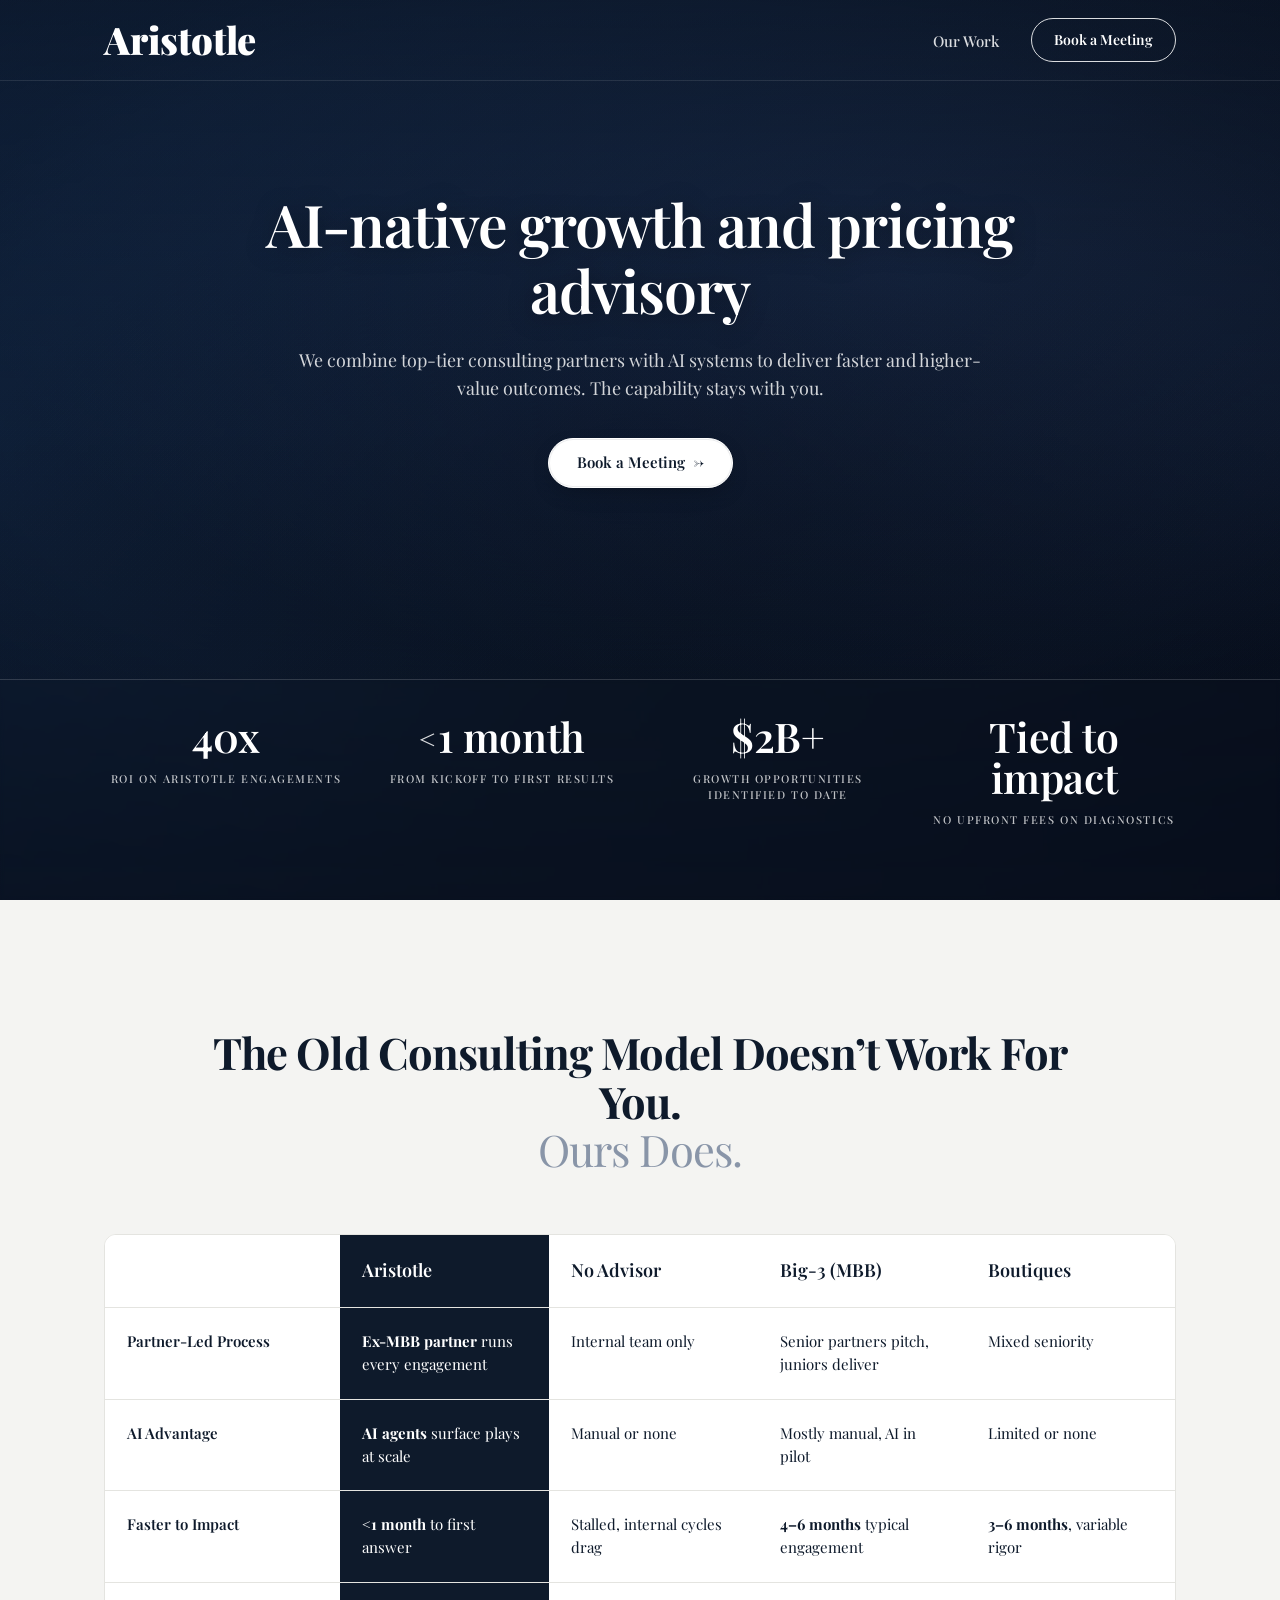
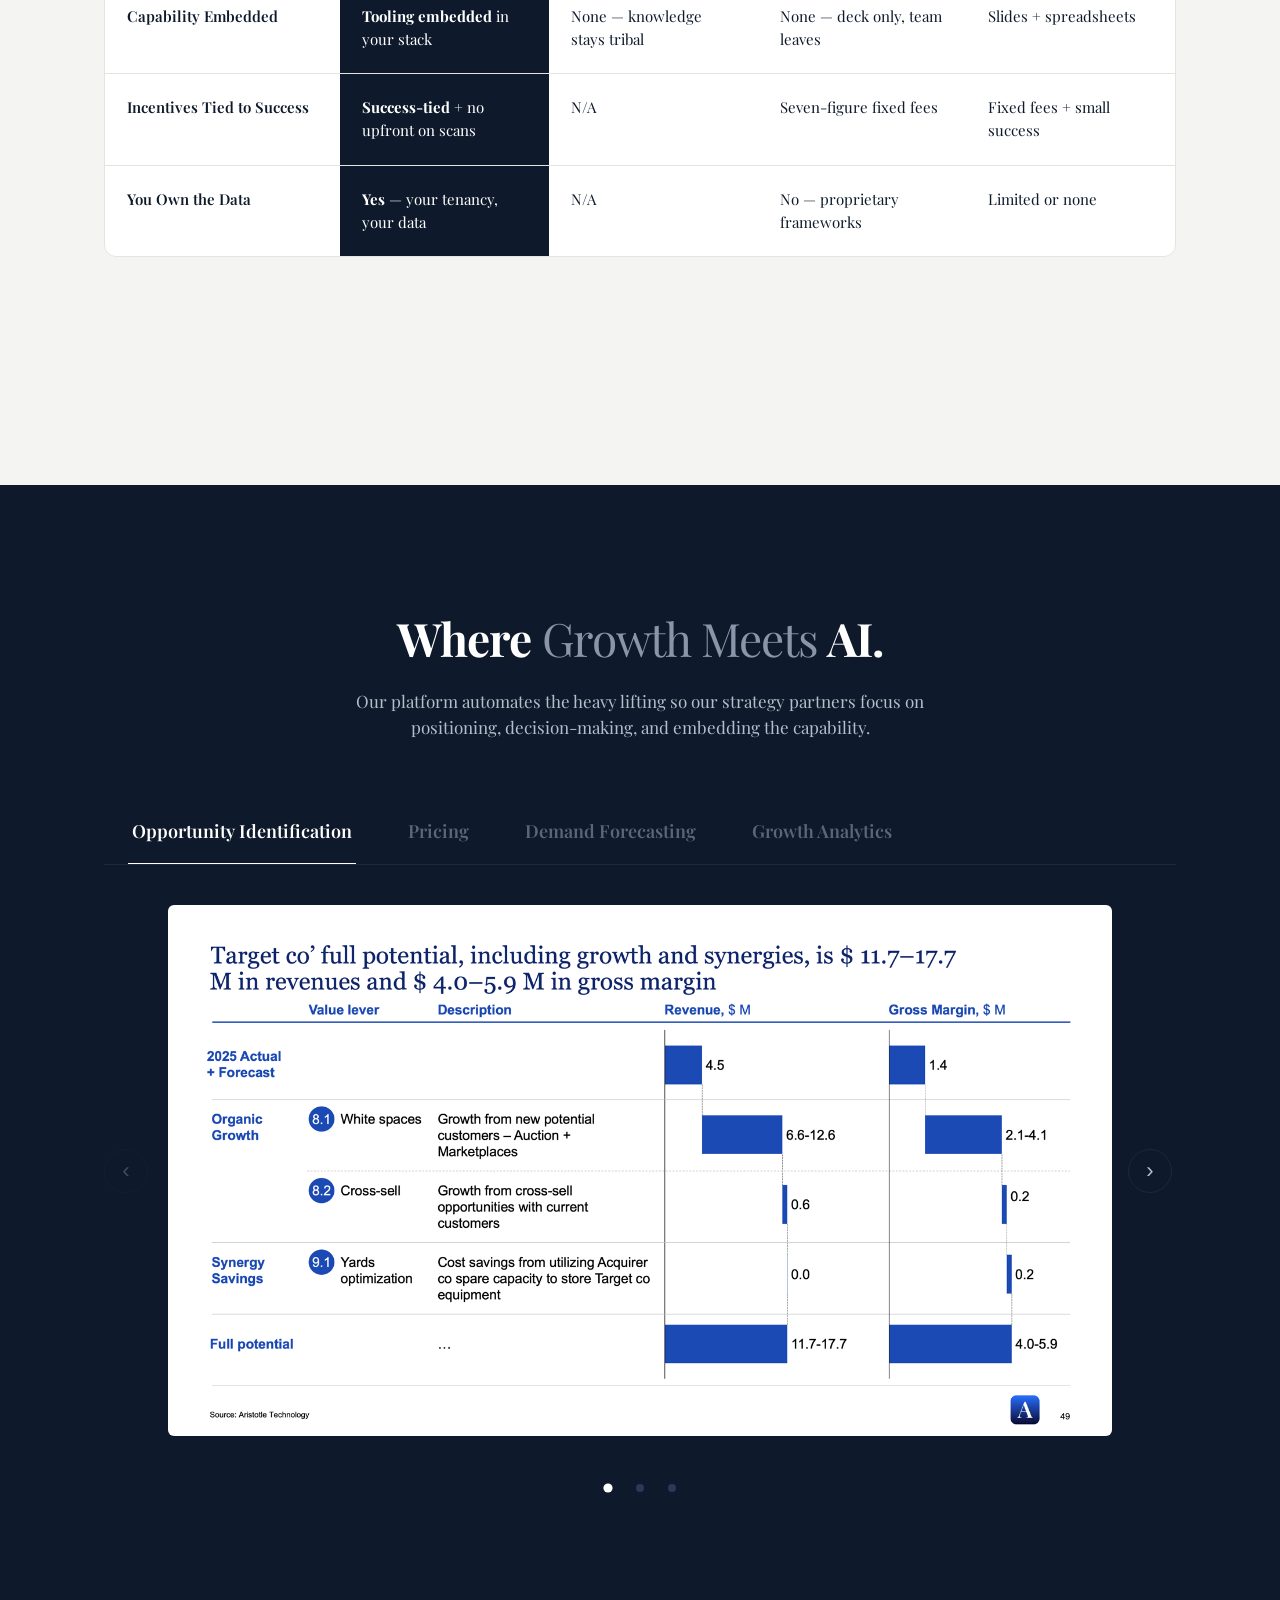
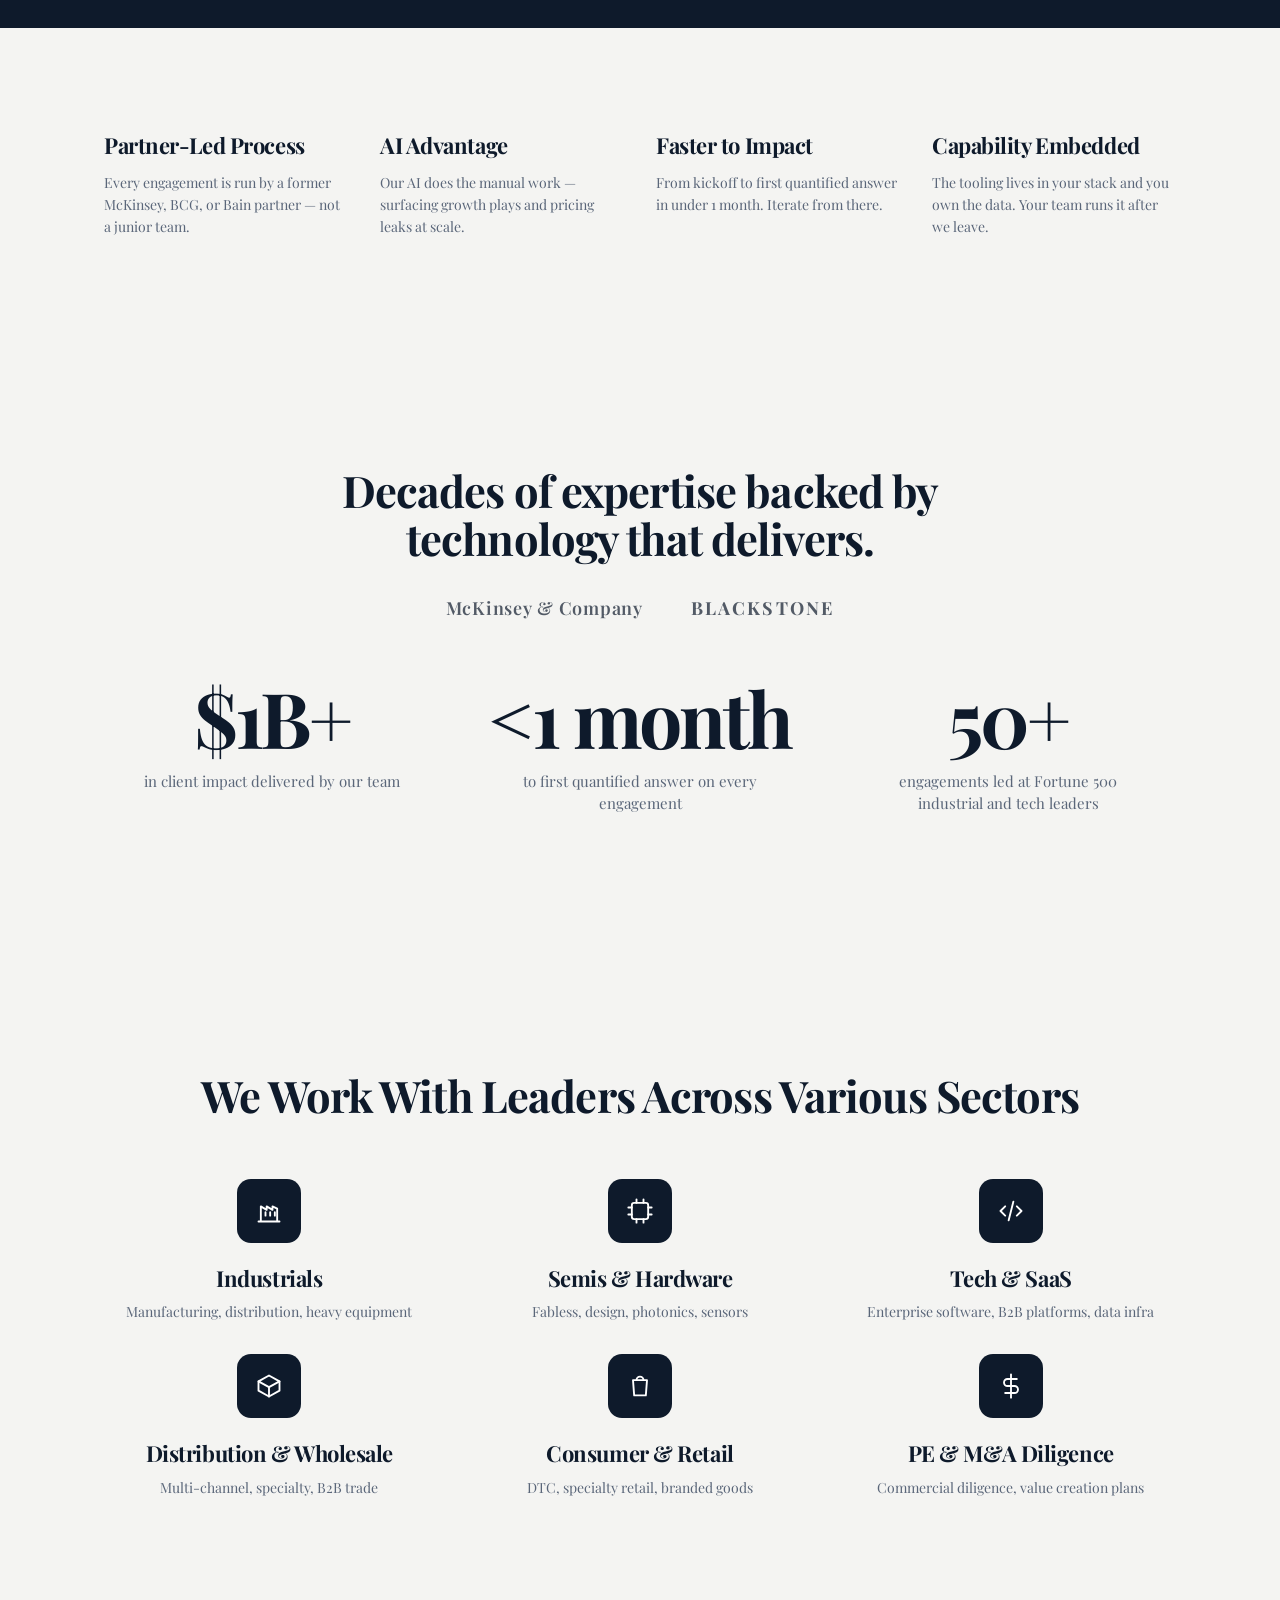
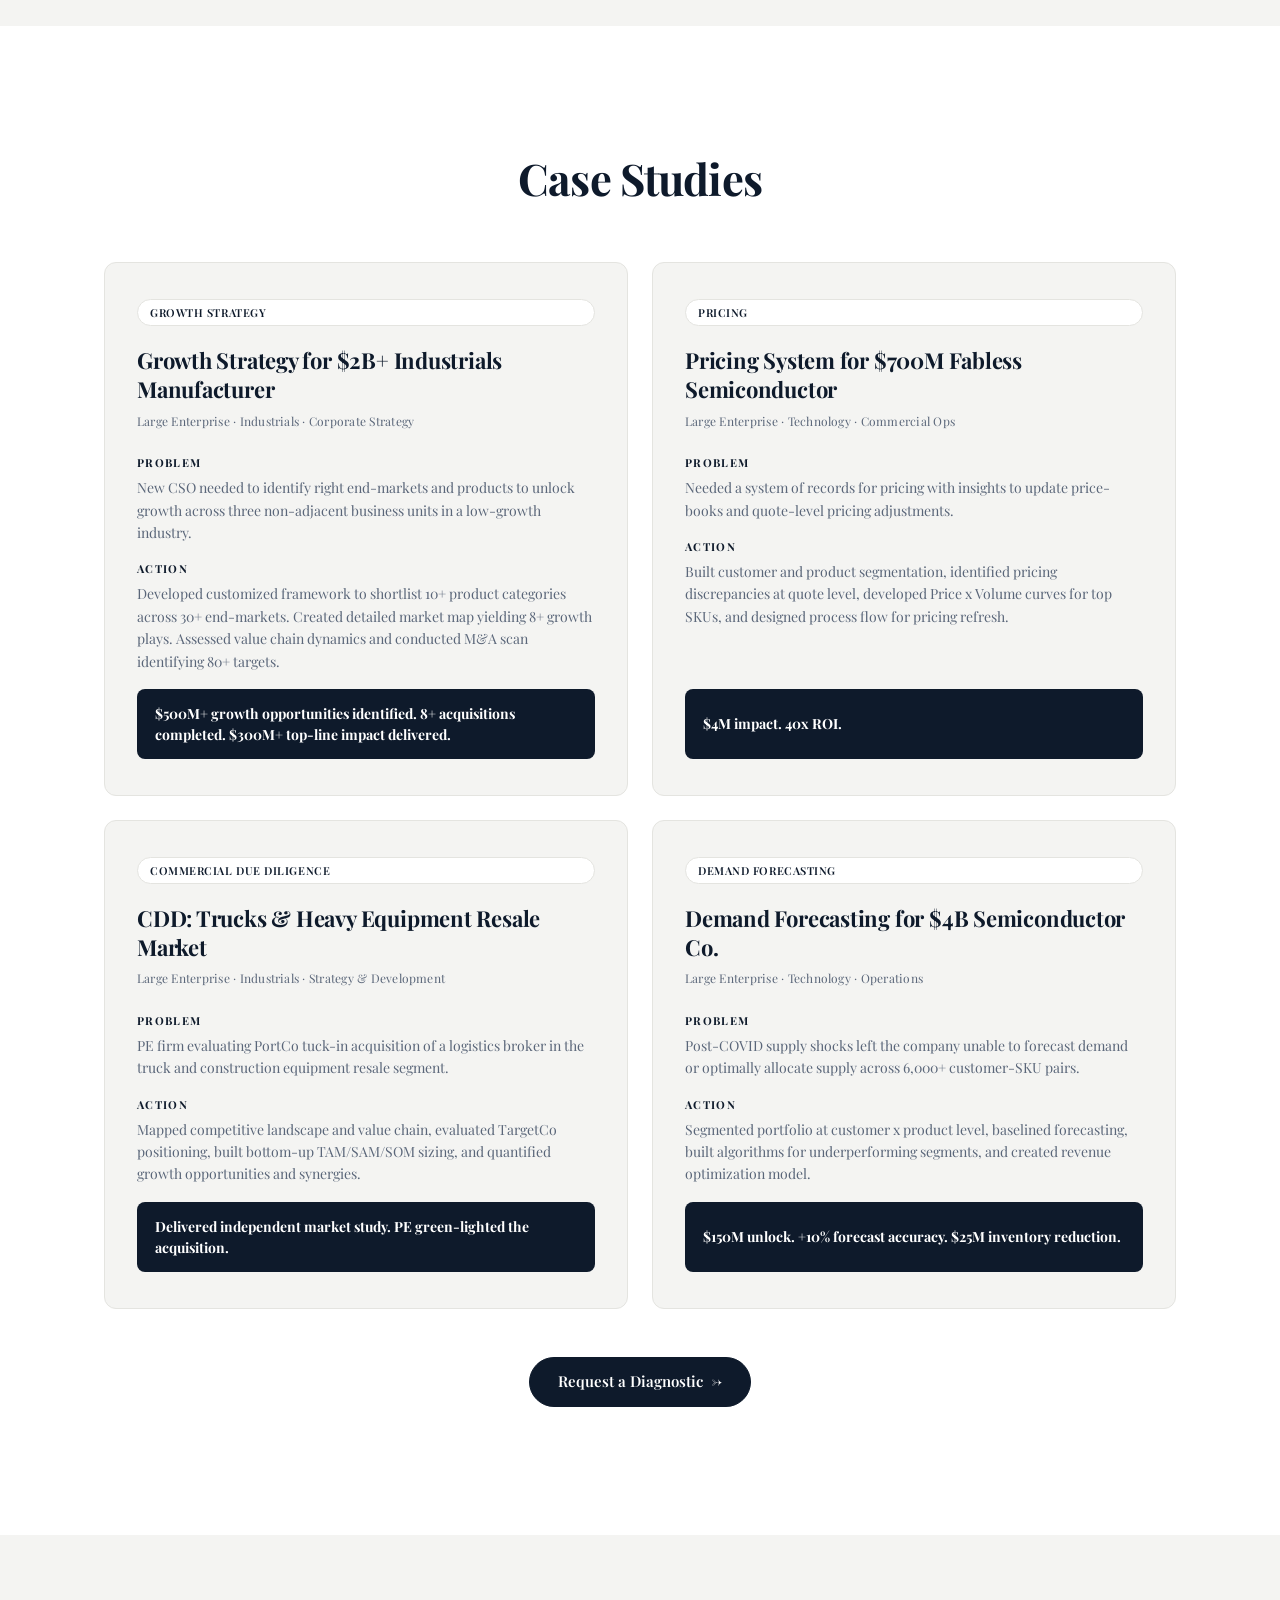
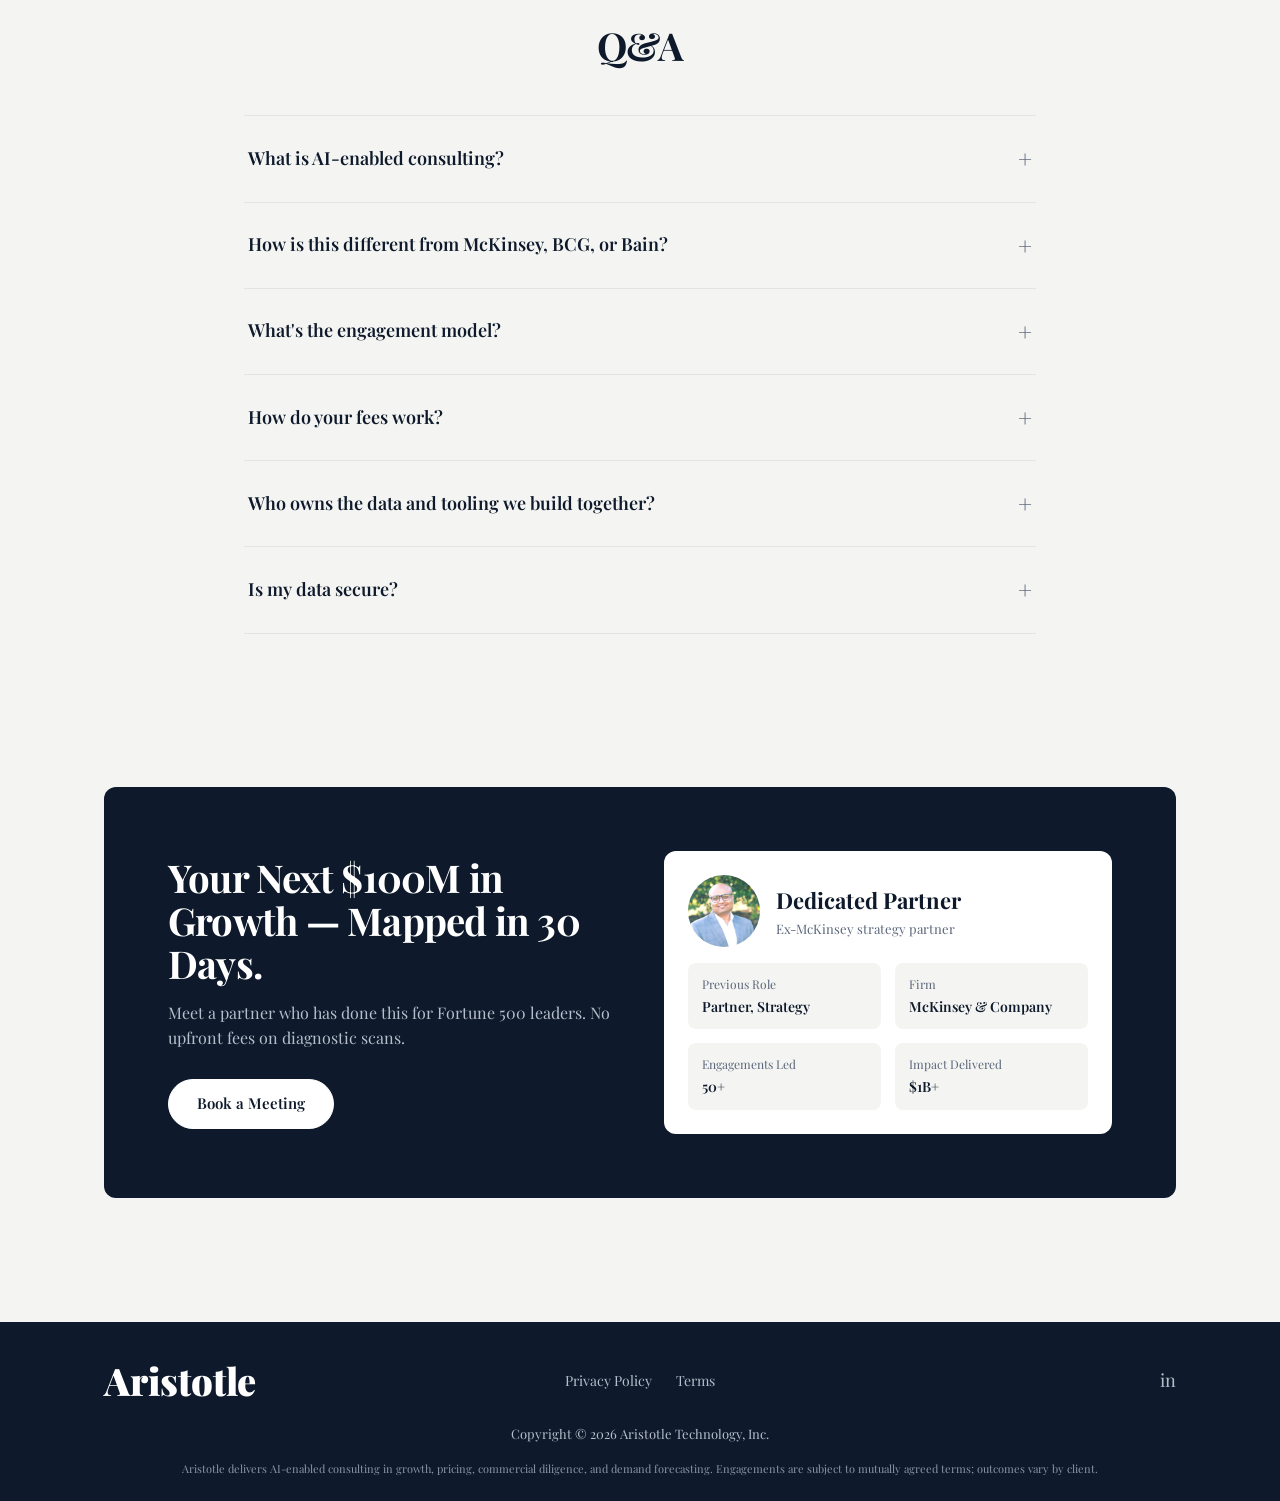
==== commit 3c3f2ce7: "Opportunity slides: strip '8 and 9.' / '8.1' / '8.2' prefixes; drop pricing PNGs - Patch opportunity" ====
--- a/index.html
+++ b/index.html
@@ -165,13 +165,13 @@
             <div class="carousel-viewport">
               <div class="carousel-track">
                 <div class="carousel-slide">
-                  <img class="slide-image" src="images/decks/opportunity/slide_1.png" alt="Value-chain map for used construction equipment resale: 8 stages from Extraction to Post-sale transportation, with TAM ($Bn and % of GTV) per stage and Target co. presence checks. Total TAM $17.1B; Target co. covers 5 of 8 stages.">
-                </div>
-                <div class="carousel-slide">
-                  <img class="slide-image" src="images/decks/opportunity/slide_2.png" alt="Market-sizing breakdown for used construction equipment resale: TAM $17.1B → SAM $3.8B → SOM $0.3-0.8B, with side-by-side definitions across geography, segments, channels, value-chain steps, and service coordinators.">
-                </div>
-                <div class="carousel-slide">
-                  <img class="slide-image" src="images/decks/opportunity/slide_3.png" alt="TAM waterfall by value-chain stage, $Bn, stacked by Construction (light) and Trucks &amp; Trailers (dark): $3.8B serviceable market across pre-sale transportation, storage, inspection, make-ready, and post-sale transportation; adjacent Resale/Auction layer is $13.3B; total TAM $17.1B.">
+                  <img class="slide-image" src="images/decks/opportunity/slide_1.png" alt="Target co. full potential including growth and synergies: $11.7-17.7M in revenues and $4.0-5.9M in gross margin. Value-lever waterfall from 2025 Actual+Forecast ($4.5M revenue, $1.4M GM) through Organic Growth (White spaces $6.6-12.6M, Cross-sell $0.6M) and Synergy Savings (Yards optimization).">
+                </div>
+                <div class="carousel-slide">
+                  <img class="slide-image" src="images/decks/opportunity/slide_2.png" alt="White space potential among top 8 marketplace players estimated at $2.6-4.6M. Table compares GTV, SAM equivalent, target co. addressable market share, and white-space potential per key player (Trader Interactive, RB Global, Liquidity, My Little Salesman, MB, Boom &amp; Bucket, Rock Global) with commentary on logistics broker and in-house services.">
+                </div>
+                <div class="carousel-slide">
+                  <img class="slide-image" src="images/decks/opportunity/slide_3.png" alt="Target co. can capture up to $0.6M additional revenues from cross-sell opportunities. Stacked bar of cross-sell potential ($601k total: Pre-sale transportation $472k, Make-ready $118k, Inspection $11k) with main opportunities per customer: Bidadoo +$370k in pre-sale transportation, RB Global +$90k in make-ready, Black Star +$100k in pre-sale transportation.">
                 </div>
               </div>
             </div>
@@ -193,10 +193,16 @@
             <div class="carousel-viewport">
               <div class="carousel-track">
                 <div class="carousel-slide">
-                  <img class="slide-image" src="images/decks/pricing/platform-ask.png" alt="Ask Aristotle: an analyst types a pricing question in plain English — 'Find the top 30 accounts with the largest FY2025 revenue declines vs FY2024' — and the platform returns the top-decliners table and a chart of revenue change by account.">
-                </div>
-                <div class="carousel-slide">
-                  <img class="slide-image" src="images/decks/pricing/platform-present.png" alt="Aristotle output: the same analysis rendered as a board-ready insight slide. Headline reads 'Pricing leakage is concentrated in Bucket 1, where BU price indices fall to ~48-56 versus a ~62 average and ~70-79 best levels, making targeted repricing the clearest lever.' Heatmap by business unit and pricing bucket, with a key-takeaway bullet.">
+                  <div class="slide-placeholder">
+                    <div class="placeholder-eyebrow">Slide 1 · Placeholder</div>
+                    <div class="placeholder-body">Plain-English Queries<br><span>pricing questions answered in seconds</span></div>
+                  </div>
+                </div>
+                <div class="carousel-slide">
+                  <div class="slide-placeholder">
+                    <div class="placeholder-eyebrow">Slide 2 · Placeholder</div>
+                    <div class="placeholder-body">Pricing Leakage Heatmap<br><span>by business unit &amp; bucket</span></div>
+                  </div>
                 </div>
               </div>
             </div>
--- a/styles.css
+++ b/styles.css
@@ -191,8 +191,9 @@
   transform-origin: 50% 55%;
   animation: hero-drift 28s ease-in-out infinite alternate;
   will-change: transform;
-  /* Tuned for the dusk-over-Lake-Michigan clip — already moody, so just a touch of contrast lift. */
-  filter: saturate(0.92) contrast(1.06) brightness(1.0);
+  /* Tuned for the sunny daytime aerial — drop brightness so white text stays legible
+     against the bright sky, keep enough saturation that the clip still reads warm/happy. */
+  filter: saturate(0.88) contrast(1.06) brightness(0.85);
 }
 @keyframes hero-drift {
   from { transform: scale(1.06) translate3d(0, 0, 0); }
@@ -208,10 +209,15 @@
 }
 .hero-overlay {
   position: absolute; inset: 0;
-  /* Lighter than before — dusk footage is already dark; we don't need to flatten it further.
-     Middle stop sits at 50% (where the headline now lives) with a small bump for safer readability. */
+  /* Sunny daytime clip needs a stronger top scrim so the white nav reads against bright clouds.
+     Headline mid-band stays modest so the sunny vibe survives in the part of the frame the user
+     actually focuses on. Bottom scrim protects the stat labels over the water/park band. */
   background:
-    linear-gradient(180deg, rgba(10, 19, 34, 0.40) 0%, rgba(10, 19, 34, 0.22) 50%, rgba(10, 19, 34, 0.52) 100%),
+    linear-gradient(180deg,
+      rgba(10, 19, 34, 0.60) 0%,
+      rgba(10, 19, 34, 0.48) 12%,
+      rgba(10, 19, 34, 0.26) 48%,
+      rgba(10, 19, 34, 0.52) 100%),
     linear-gradient(0deg, rgba(14, 26, 43, 0.08), rgba(14, 26, 43, 0.08));
 }
 .hero-vignette {
@@ -339,7 +345,7 @@
   letter-spacing: 0.14em;
   font-size: 11px;
   font-weight: 500;
-  color: rgba(255, 255, 255, 0.62);
+  color: rgba(255, 255, 255, 0.75);
   margin-top: 14px;
   line-height: 1.5;
 }
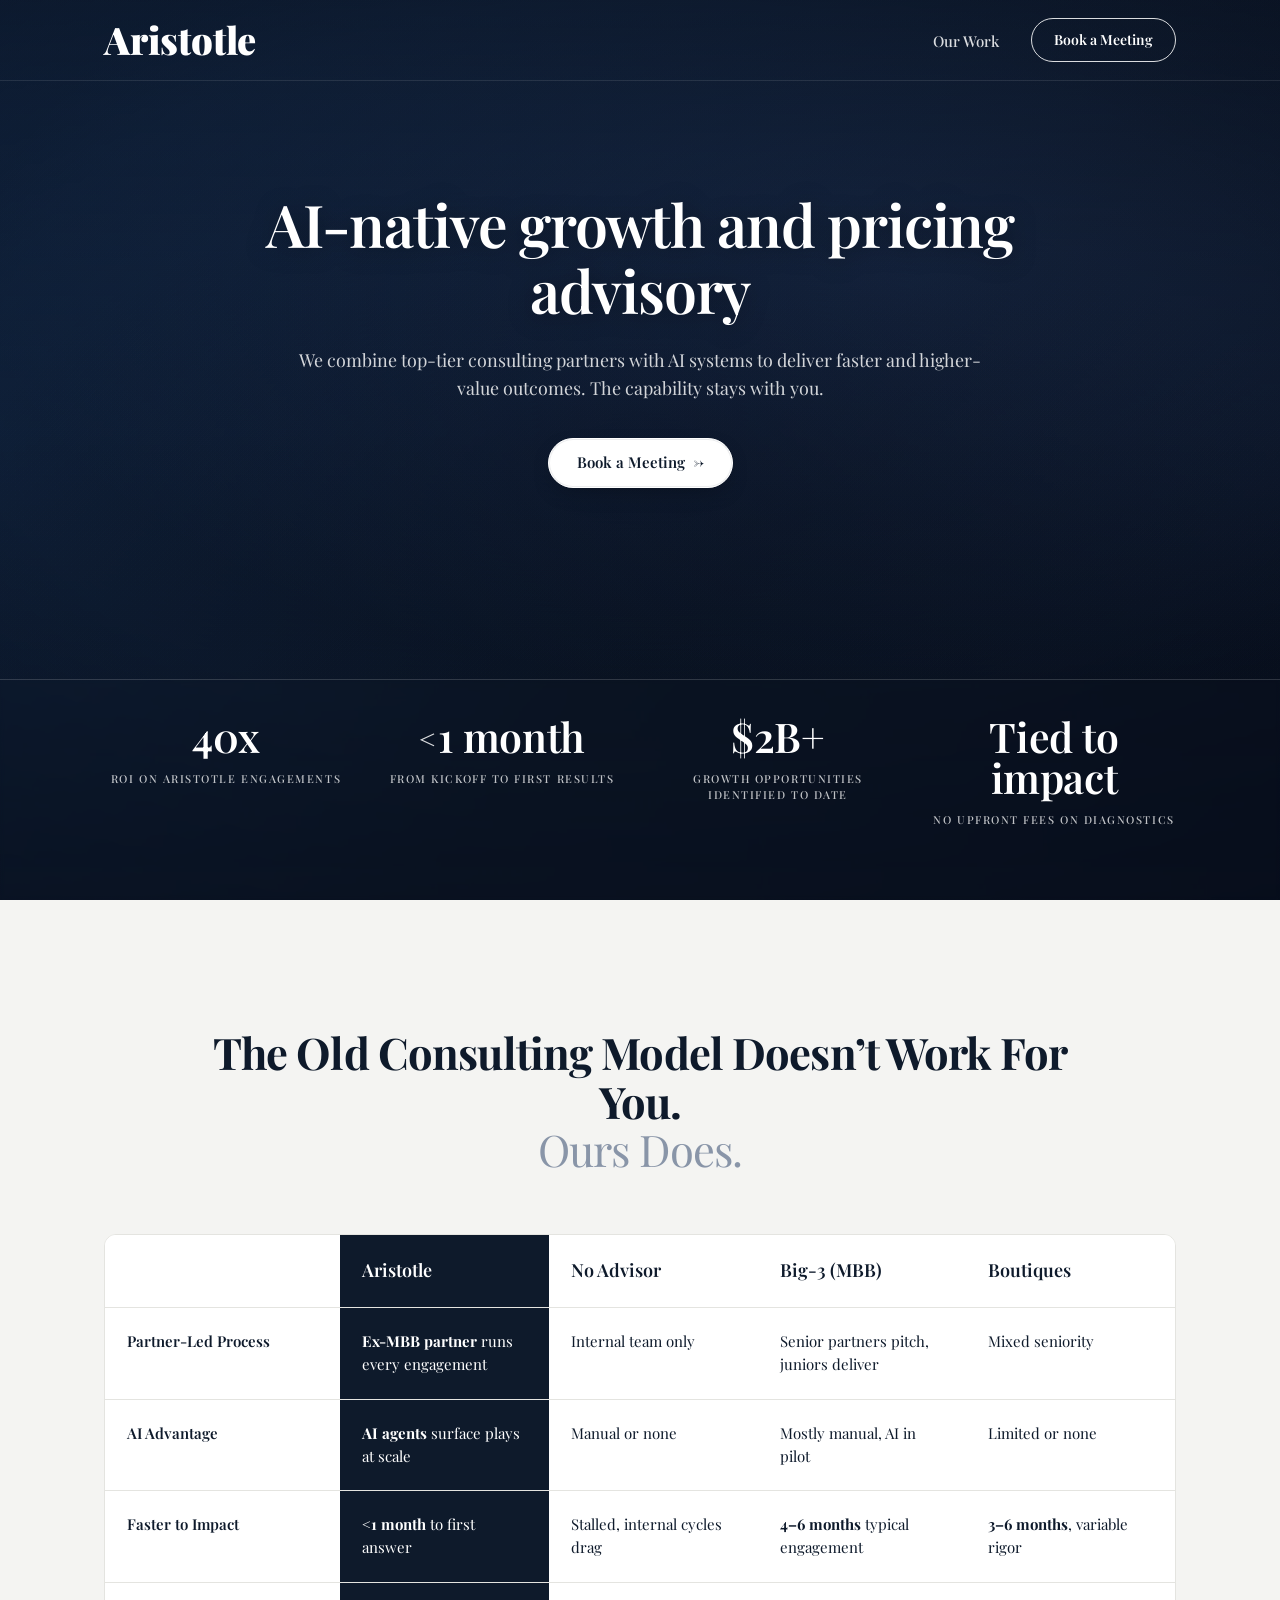
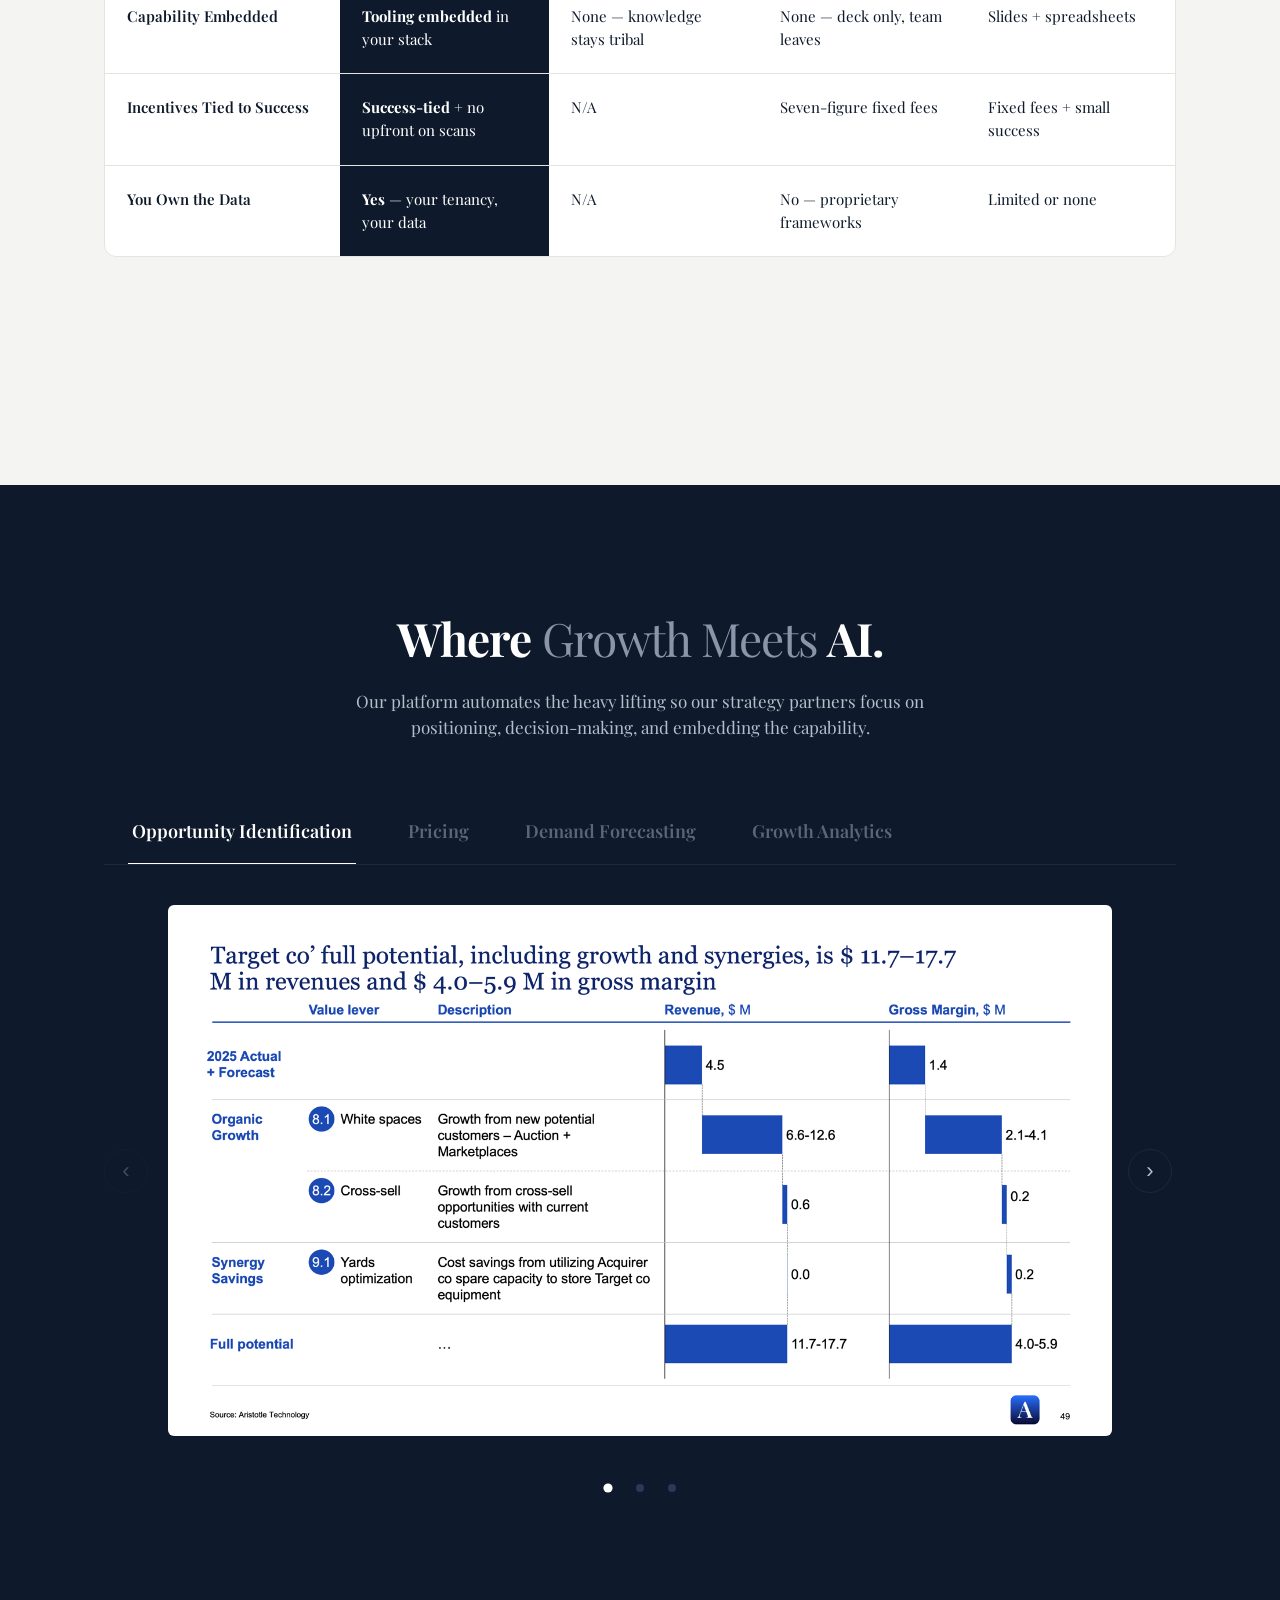
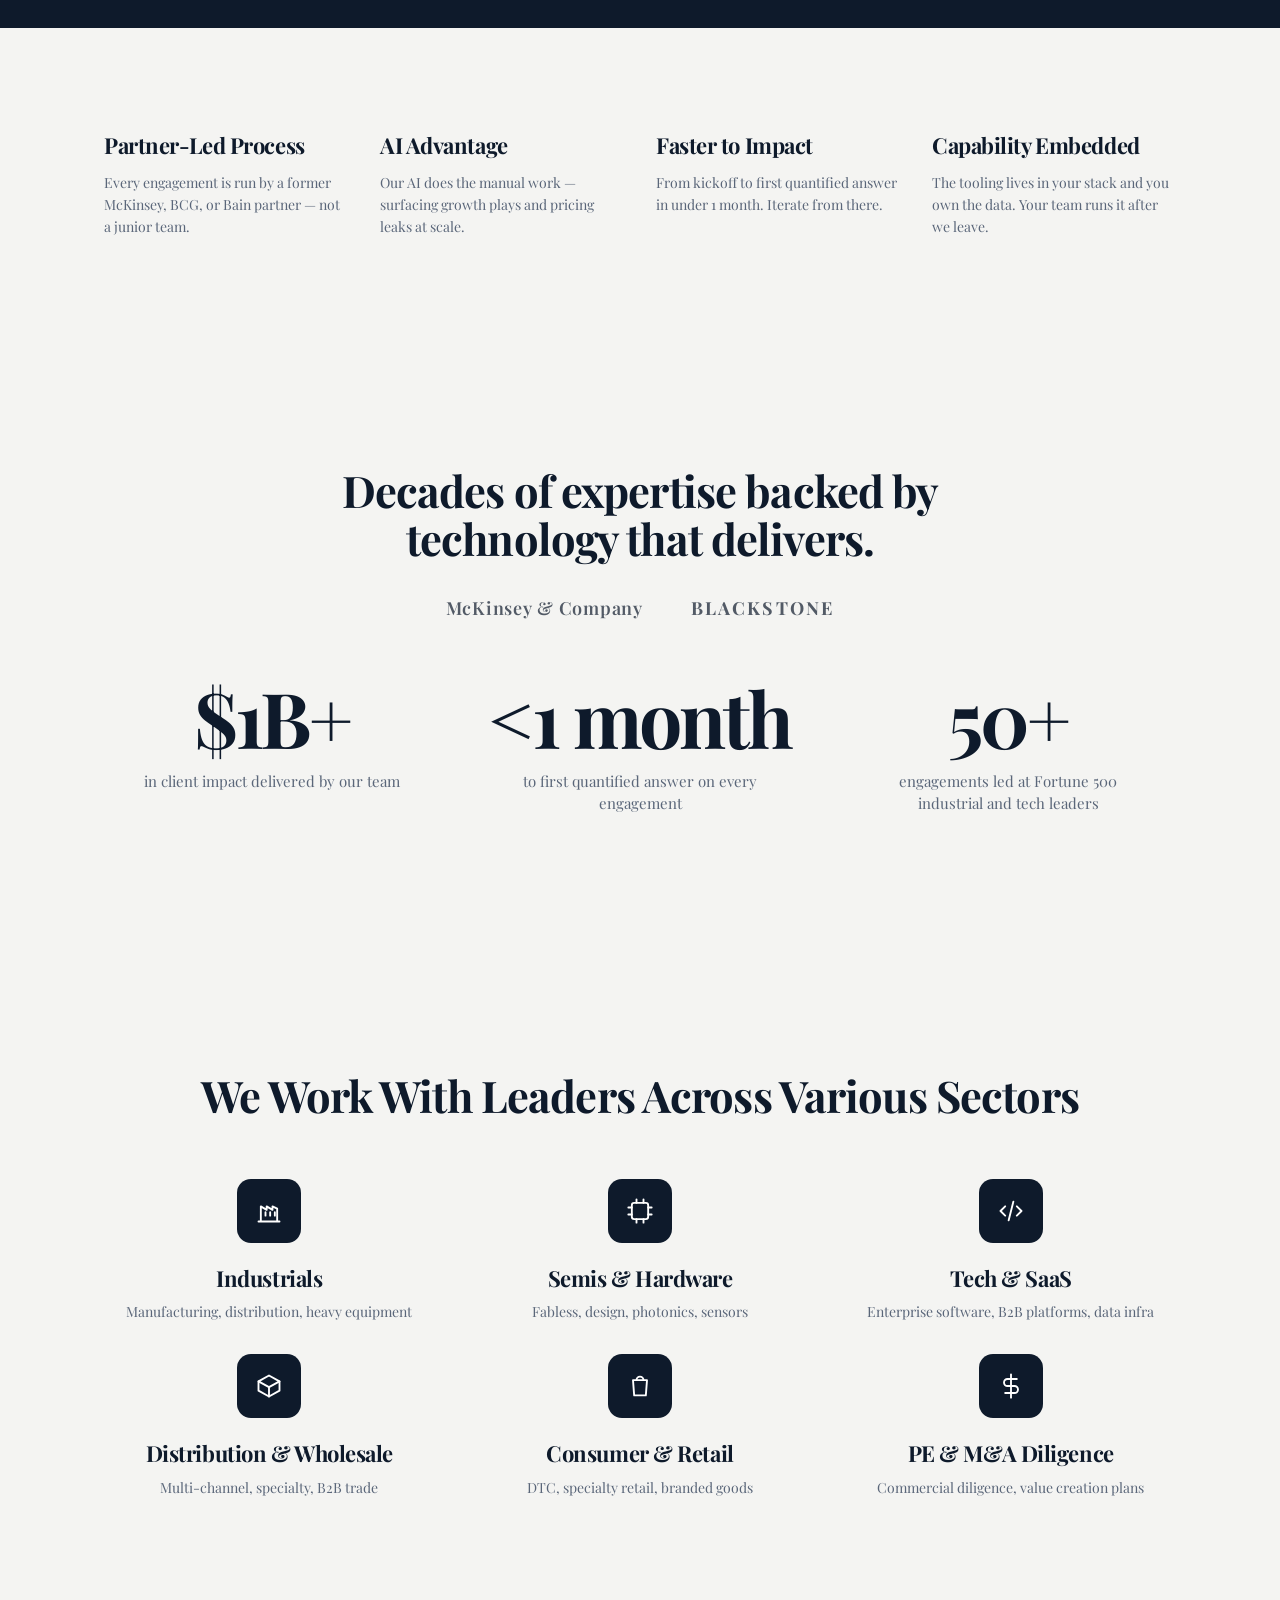
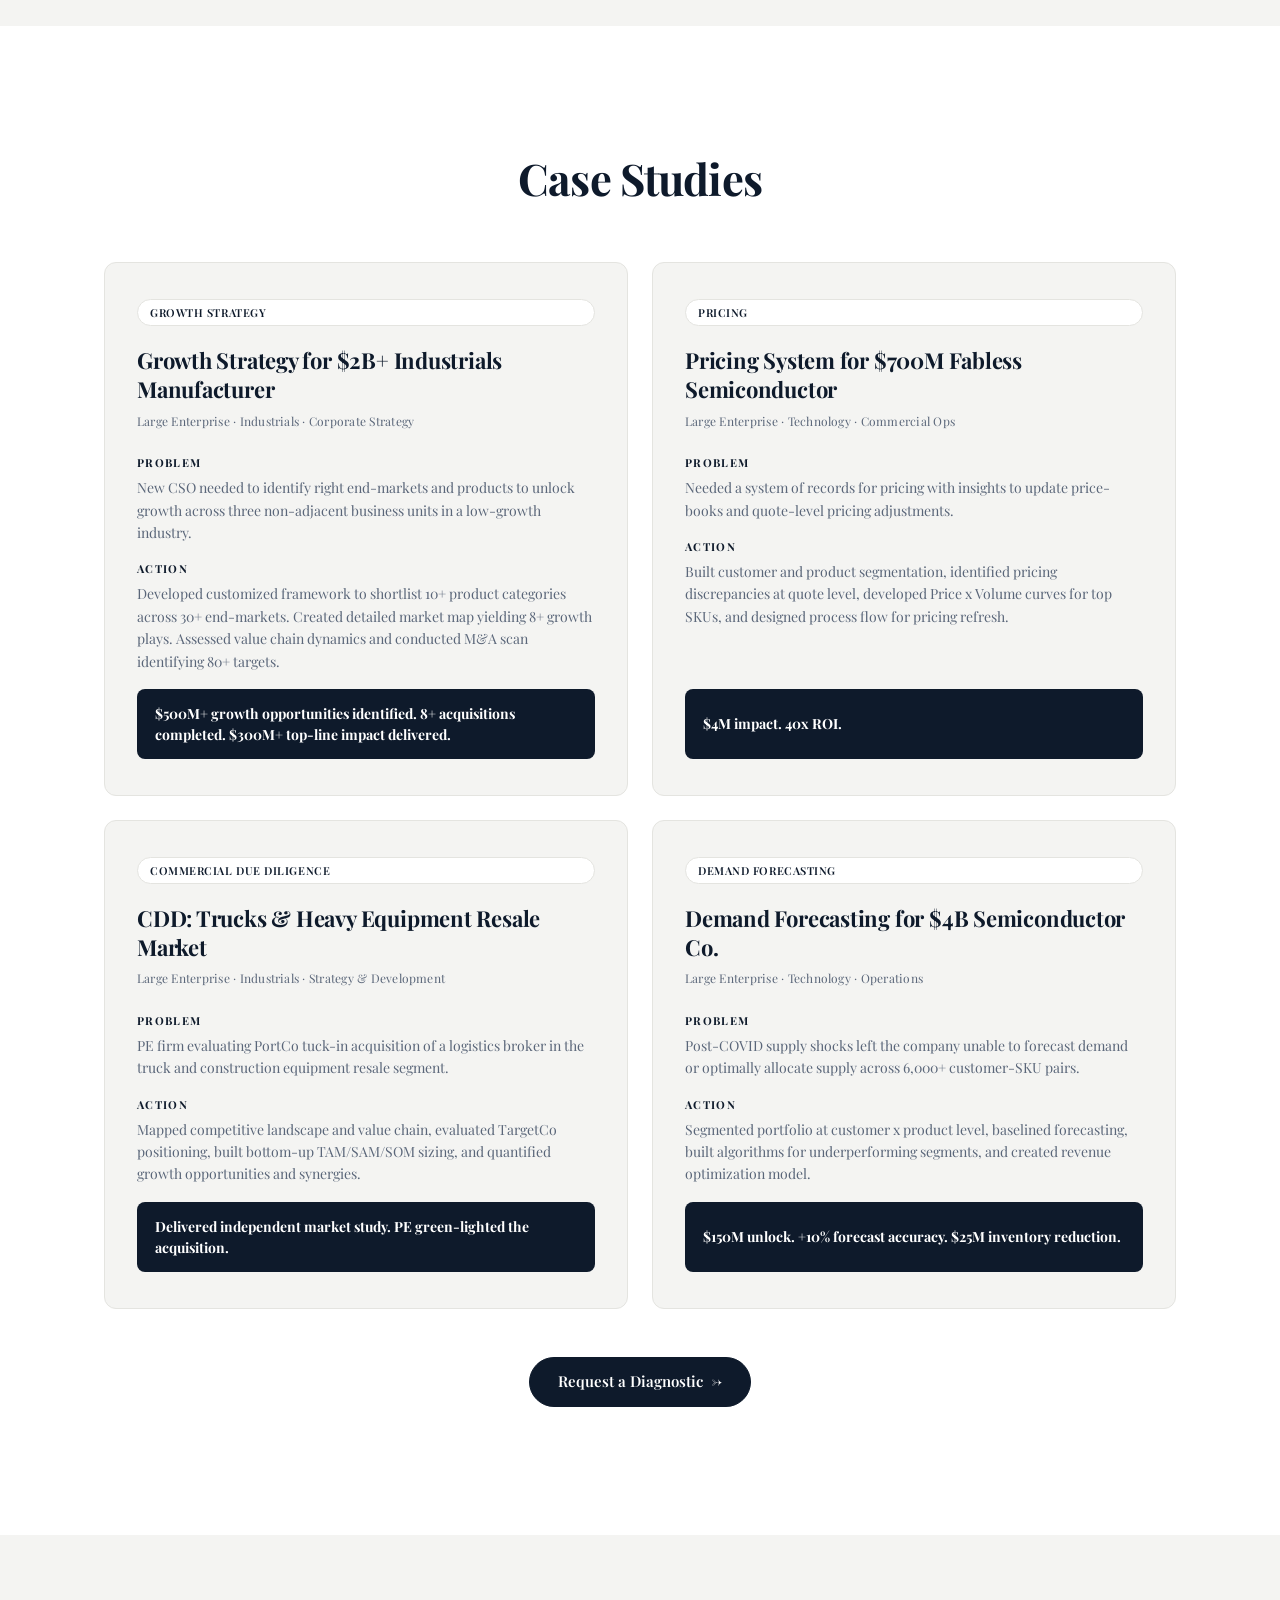
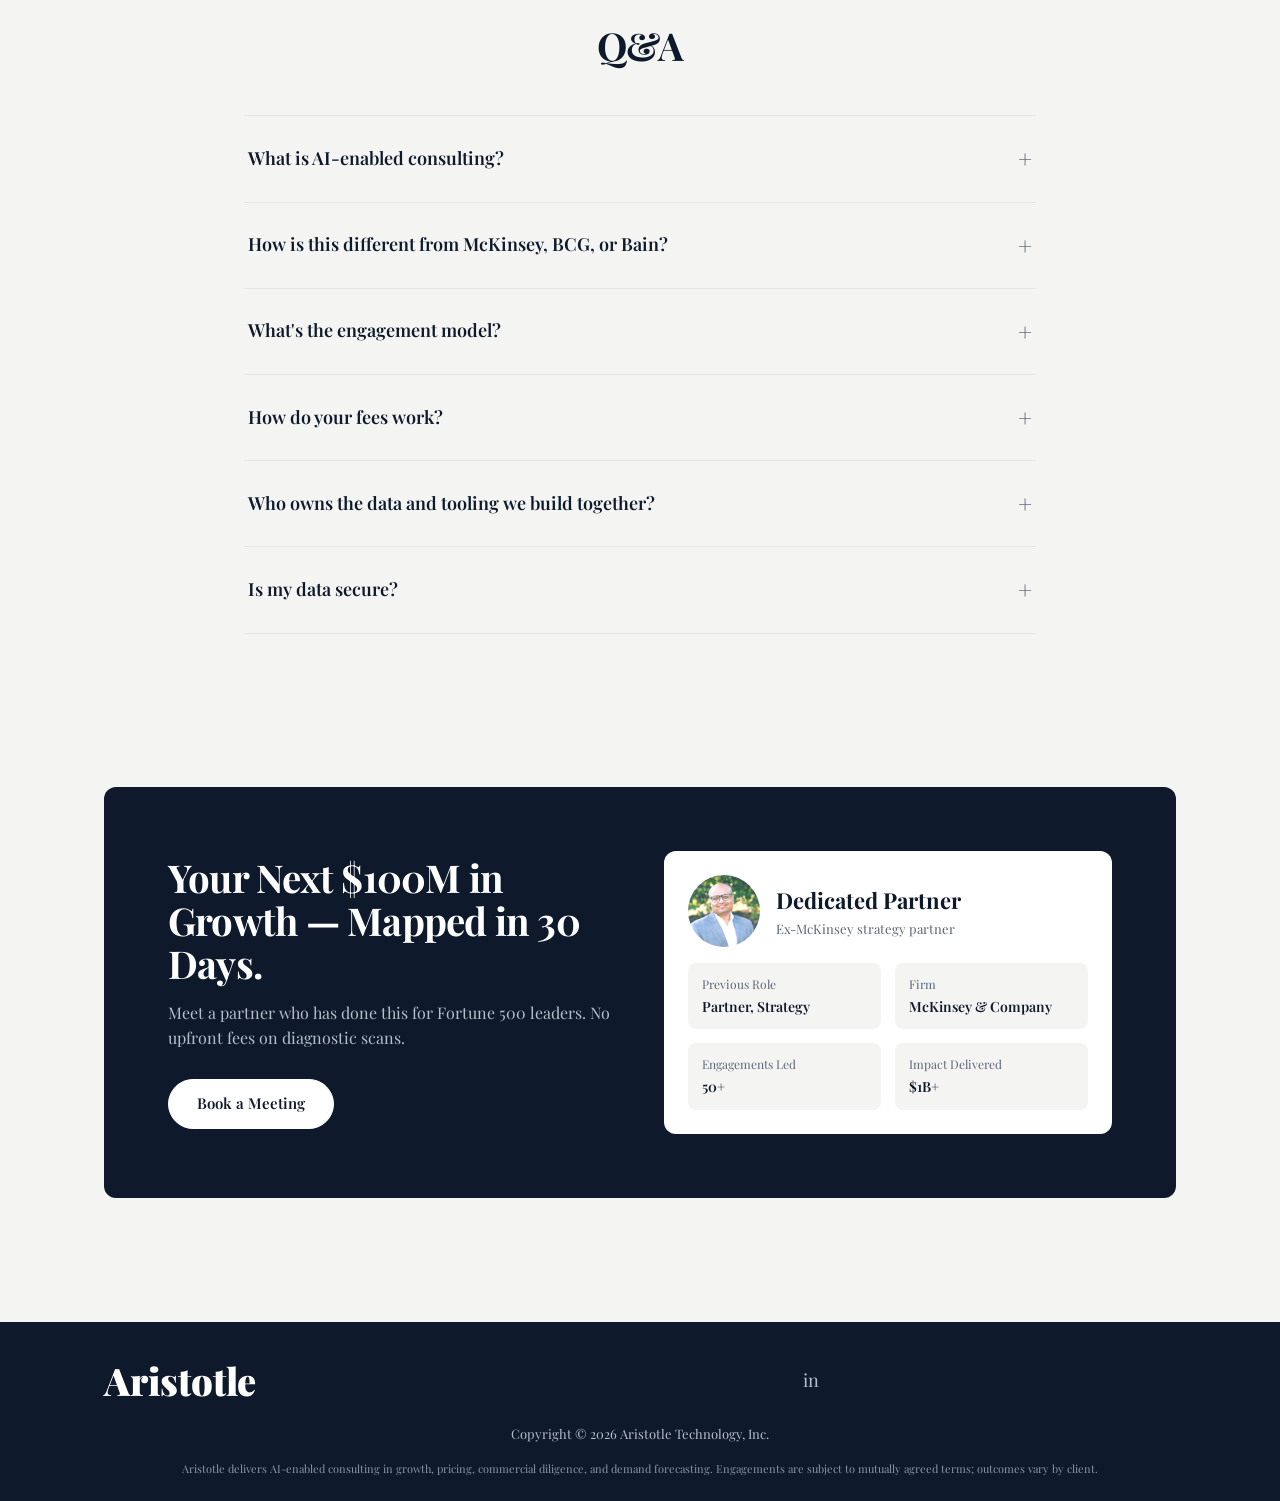
==== commit 77d46351: "Footer: remove mailto Privacy/Terms; fix LinkedIn URL Drop the Privacy Policy and Terms links from a" ====
--- a/index.html
+++ b/index.html
@@ -193,16 +193,13 @@
             <div class="carousel-viewport">
               <div class="carousel-track">
                 <div class="carousel-slide">
-                  <div class="slide-placeholder">
-                    <div class="placeholder-eyebrow">Slide 1 · Placeholder</div>
-                    <div class="placeholder-body">Plain-English Queries<br><span>pricing questions answered in seconds</span></div>
-                  </div>
-                </div>
-                <div class="carousel-slide">
-                  <div class="slide-placeholder">
-                    <div class="placeholder-eyebrow">Slide 2 · Placeholder</div>
-                    <div class="placeholder-body">Pricing Leakage Heatmap<br><span>by business unit &amp; bucket</span></div>
-                  </div>
+                  <img class="slide-image" src="images/decks/pricing/slide_1.png" alt="Price Index heatmap by customer segment and business unit. 4x5 grid of customer segments (Segment 1-3 plus All Customers) crossed with anonymized business units (BU 1-4 plus All BUs). Cells are colored red/yellow/orange/green to indicate average price index from low to high.">
+                </div>
+                <div class="carousel-slide">
+                  <img class="slide-image" src="images/decks/pricing/slide_2.png" alt="Discrepancy scatter plot — price index versus actual annualized units across anonymized customers in four product segments. Yellow and red zones flag dispersion and discrepancy thresholds.">
+                </div>
+                <div class="carousel-slide">
+                  <img class="slide-image" src="images/decks/pricing/slide_3.png" alt="Pricing uplift impact by customer, top 20 by impact value. Horizontal bar chart ranking anonymized customers (Customer 1 through Customer 19, plus Other) by total uplift opportunity.">
                 </div>
               </div>
             </div>
@@ -210,6 +207,7 @@
             <div class="carousel-dots" aria-label="Slide navigation">
               <button type="button" class="carousel-dot is-active" aria-label="Slide 1" data-index="0"></button>
               <button type="button" class="carousel-dot" aria-label="Slide 2" data-index="1"></button>
+              <button type="button" class="carousel-dot" aria-label="Slide 3" data-index="2"></button>
             </div>
           </div>
         </div>
@@ -223,22 +221,10 @@
             <div class="carousel-viewport">
               <div class="carousel-track">
                 <div class="carousel-slide">
-                  <div class="slide-placeholder">
-                    <div class="placeholder-eyebrow">Slide 1 · Placeholder</div>
-                    <div class="placeholder-body">Accuracy Baseline<br><span>by customer × SKU</span></div>
-                  </div>
-                </div>
-                <div class="carousel-slide">
-                  <div class="slide-placeholder">
-                    <div class="placeholder-eyebrow">Slide 2 · Placeholder</div>
-                    <div class="placeholder-body">Segment-Specific Models<br><span>built for underperformers</span></div>
-                  </div>
-                </div>
-                <div class="carousel-slide">
-                  <div class="slide-placeholder">
-                    <div class="placeholder-eyebrow">Slide 3 · Placeholder</div>
-                    <div class="placeholder-body">S&amp;OP Integration<br><span>embedded in the planning cycle</span></div>
-                  </div>
+                  <img class="slide-image" src="images/decks/forecasting/slide_1.png" alt="Forecasting KPIs evaluated along three dimensions: Forecast Input Completeness (share of forecast buckets completed), Forecast Accuracy (1 minus mean absolute percent error at parent account level, three-month lag), and Forecast Bias (sum of forecast over sum of actuals).">
+                </div>
+                <div class="carousel-slide">
+                  <img class="slide-image" src="images/decks/forecasting/slide_2.png" alt="Forecast accuracy typically lags best-in-class benchmarks. Six panels show 1Q through 6Q lag accuracy from 2018 to 2022, with two customer cohorts (Named Accounts versus Rest of Other) plotted against BIC 1-3Q and 4-6Q lag benchmarks.">
                 </div>
               </div>
             </div>
@@ -246,7 +232,6 @@
             <div class="carousel-dots" aria-label="Slide navigation">
               <button type="button" class="carousel-dot is-active" aria-label="Slide 1" data-index="0"></button>
               <button type="button" class="carousel-dot" aria-label="Slide 2" data-index="1"></button>
-              <button type="button" class="carousel-dot" aria-label="Slide 3" data-index="2"></button>
             </div>
           </div>
         </div>
@@ -260,30 +245,13 @@
             <div class="carousel-viewport">
               <div class="carousel-track">
                 <div class="carousel-slide">
-                  <div class="slide-placeholder">
-                    <div class="placeholder-eyebrow">Slide 1 · Placeholder</div>
-                    <div class="placeholder-body">Market Heatmap<br><span>demand &amp; competitor density</span></div>
-                  </div>
-                </div>
-                <div class="carousel-slide">
-                  <div class="slide-placeholder">
-                    <div class="placeholder-eyebrow">Slide 2 · Placeholder</div>
-                    <div class="placeholder-body">Trade-Area Analysis<br><span>from market study deck</span></div>
-                  </div>
-                </div>
-                <div class="carousel-slide">
-                  <div class="slide-placeholder">
-                    <div class="placeholder-eyebrow">Slide 3 · Placeholder</div>
-                    <div class="placeholder-body">White Space by Territory<br><span>where to expand next</span></div>
-                  </div>
+                  <img class="slide-image" src="images/decks/geospatial/slide_1.png" alt="Geospatial yard-layout analysis for acquirer and target. US map shading state-level employment of transport and warehouse workers as a proxy for logistics movement, with target-co yard locations overlaid; supports cost-savings analysis for spare-capacity yards within a 20-mile radius.">
                 </div>
               </div>
             </div>
             <button type="button" class="carousel-next" aria-label="Next slide">›</button>
             <div class="carousel-dots" aria-label="Slide navigation">
               <button type="button" class="carousel-dot is-active" aria-label="Slide 1" data-index="0"></button>
-              <button type="button" class="carousel-dot" aria-label="Slide 2" data-index="1"></button>
-              <button type="button" class="carousel-dot" aria-label="Slide 3" data-index="2"></button>
             </div>
           </div>
         </div>
@@ -535,11 +503,7 @@
 <footer>
   <div class="row">
     <div class="logo">Aristotle</div>
-    <div class="links">
-      <a href="mailto:Sam@pvr.technology?subject=Privacy%20Policy">Privacy Policy</a>
-      <a href="mailto:Sam@pvr.technology?subject=Terms">Terms</a>
-    </div>
-    <div class="footer-lin"><a href="https://www.linkedin.com/company/aristotle-technology/" target="_blank" aria-label="Aristotle on LinkedIn">in</a></div>
+    <div class="footer-lin"><a href="https://www.linkedin.com/company/aristotletechnology/" target="_blank" aria-label="Aristotle on LinkedIn">in</a></div>
   </div>
   <div class="copyright">Copyright &copy; 2026 Aristotle Technology, Inc.</div>
   <div class="disclaimer">
--- a/styles.css
+++ b/styles.css
@@ -193,7 +193,7 @@
   will-change: transform;
   /* Tuned for the sunny daytime aerial — drop brightness so white text stays legible
      against the bright sky, keep enough saturation that the clip still reads warm/happy. */
-  filter: saturate(0.88) contrast(1.06) brightness(0.85);
+  filter: saturate(0.88) contrast(1.06) brightness(0.92);
 }
 @keyframes hero-drift {
   from { transform: scale(1.06) translate3d(0, 0, 0); }
@@ -961,6 +961,8 @@
     font-size: 16px; min-height: 44px; line-height: 1.3;
   }
   .nav-links a:hover { background: var(--bg); }
+  .nav--over-hero .nav-links a,
+  .nav--over-hero.is-scrolled .nav-links a { color: var(--ink); }
   .stat-grid, .pillars, .sector-grid, .cred-grid { grid-template-columns: repeat(2, 1fr); }
   .funnel-wrap, .product-grid, .closing-card { grid-template-columns: 1fr; }
   .compare th, .compare td { padding: 14px 12px; font-size: 13px; }
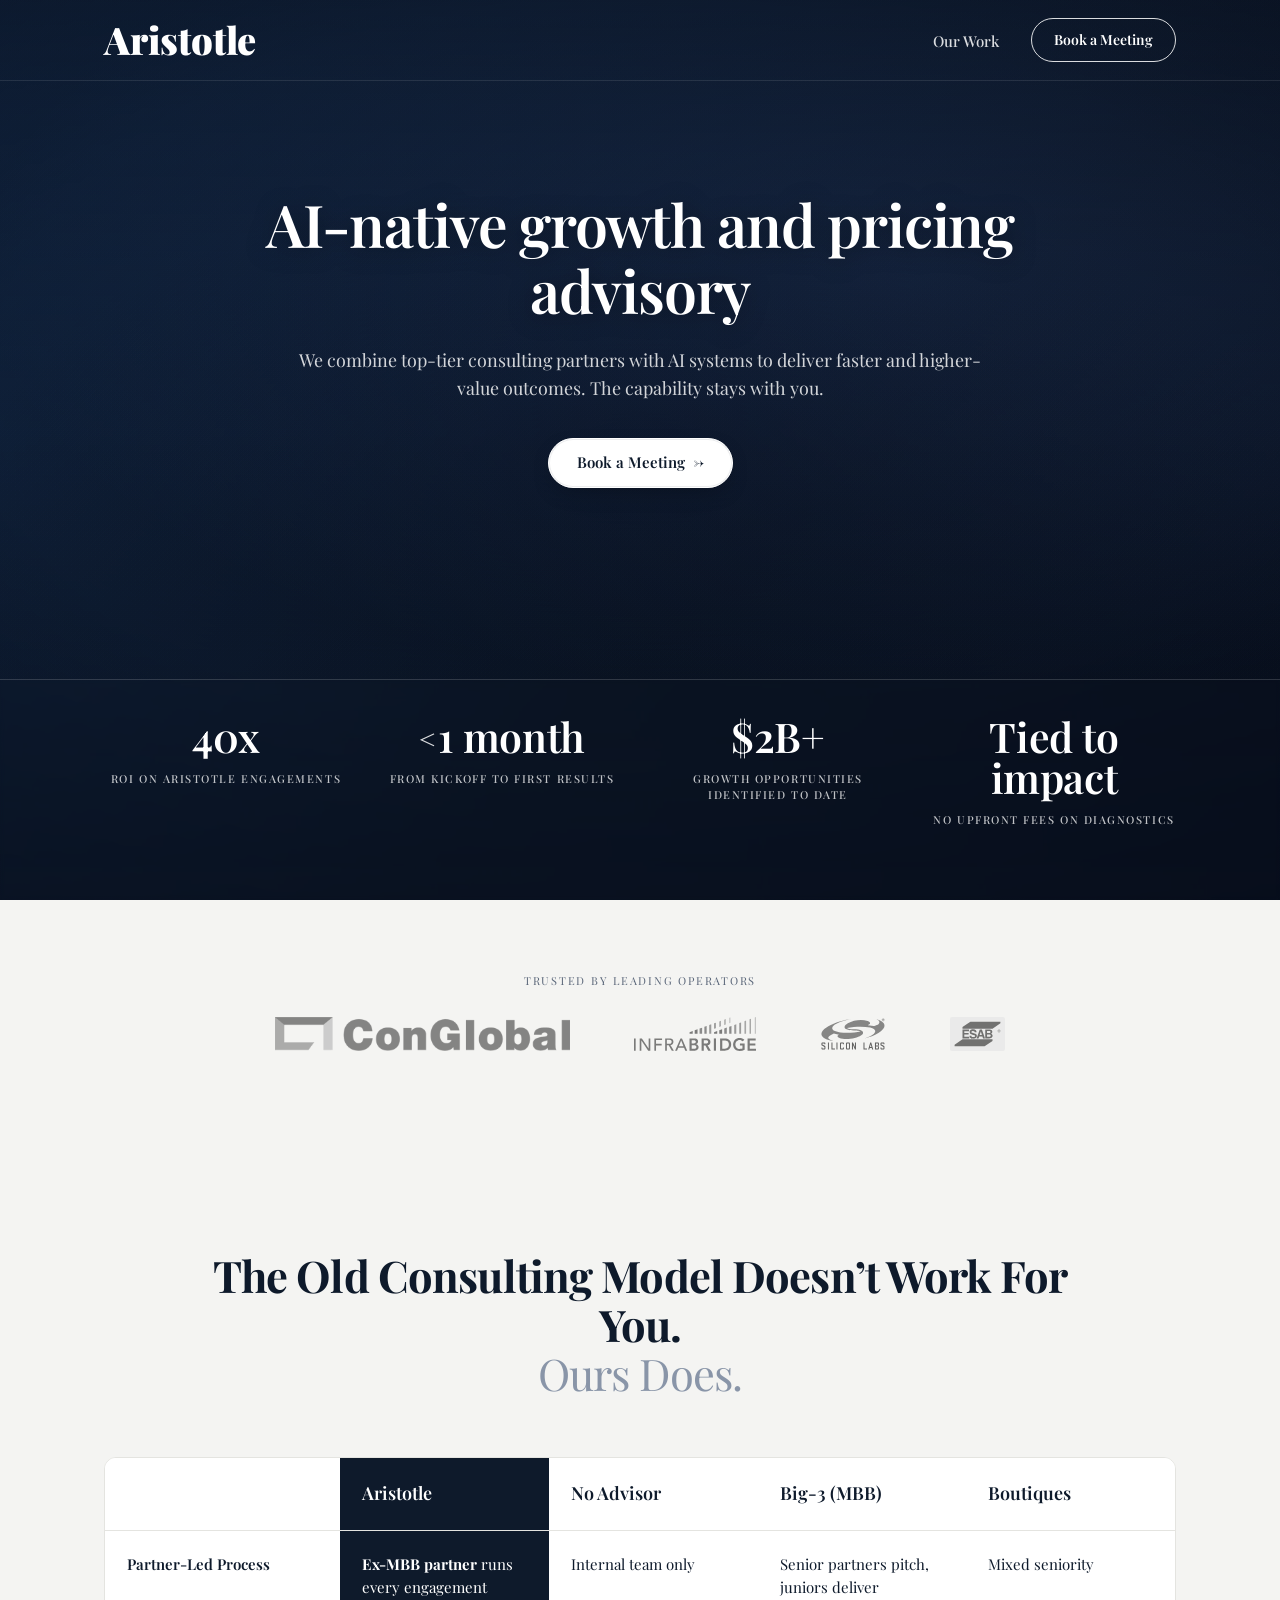
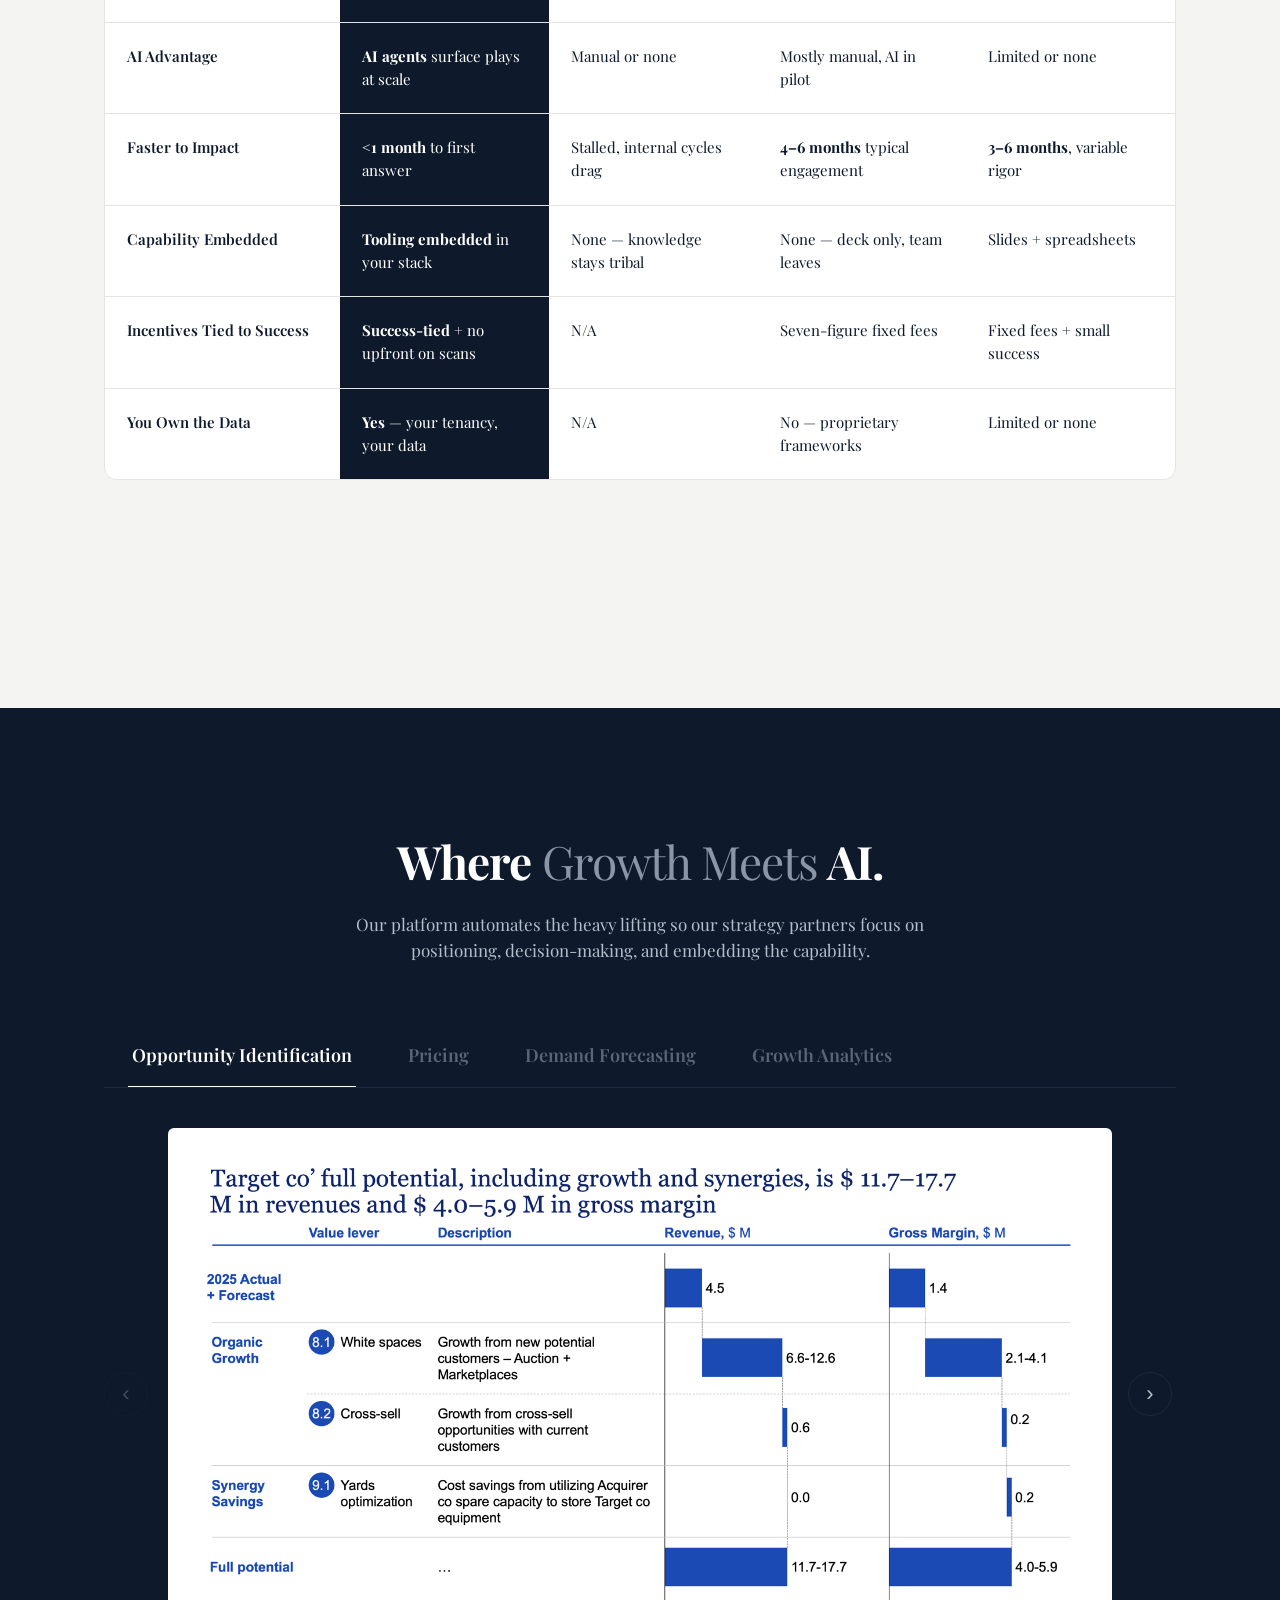
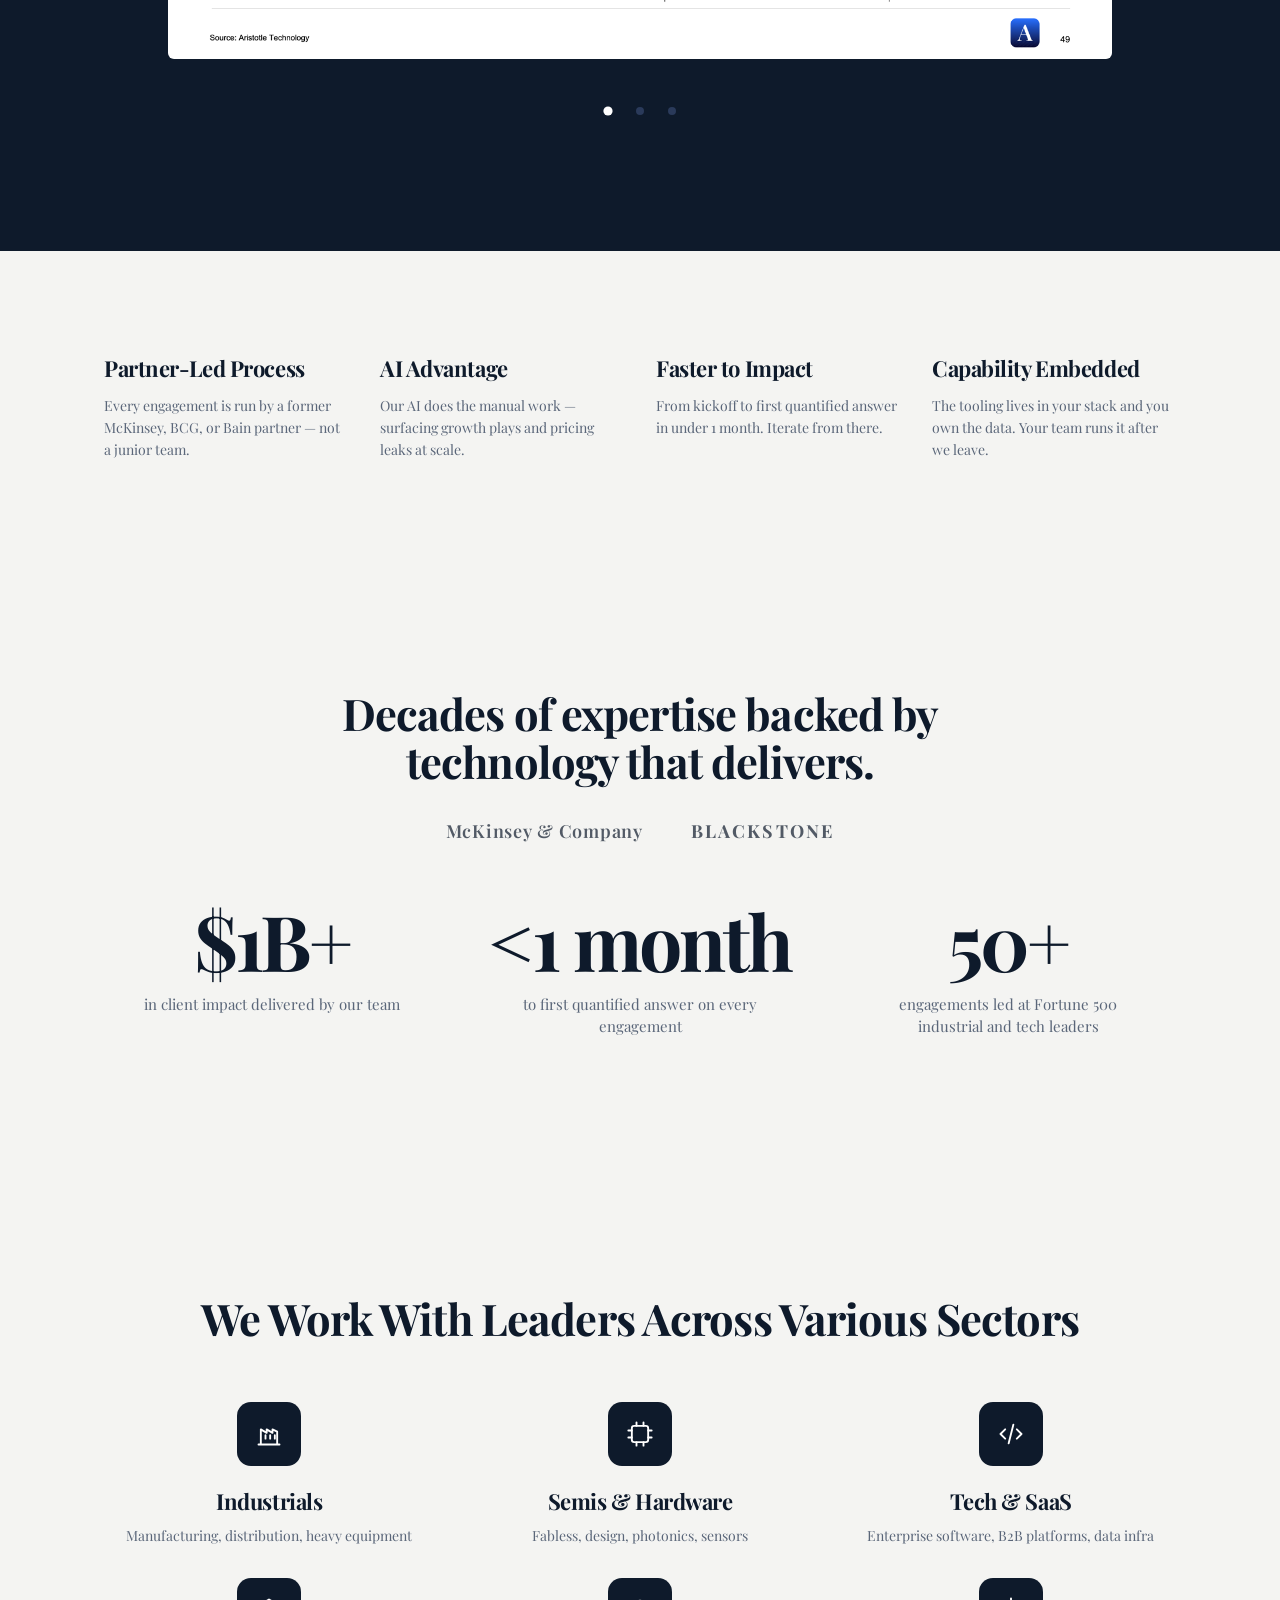
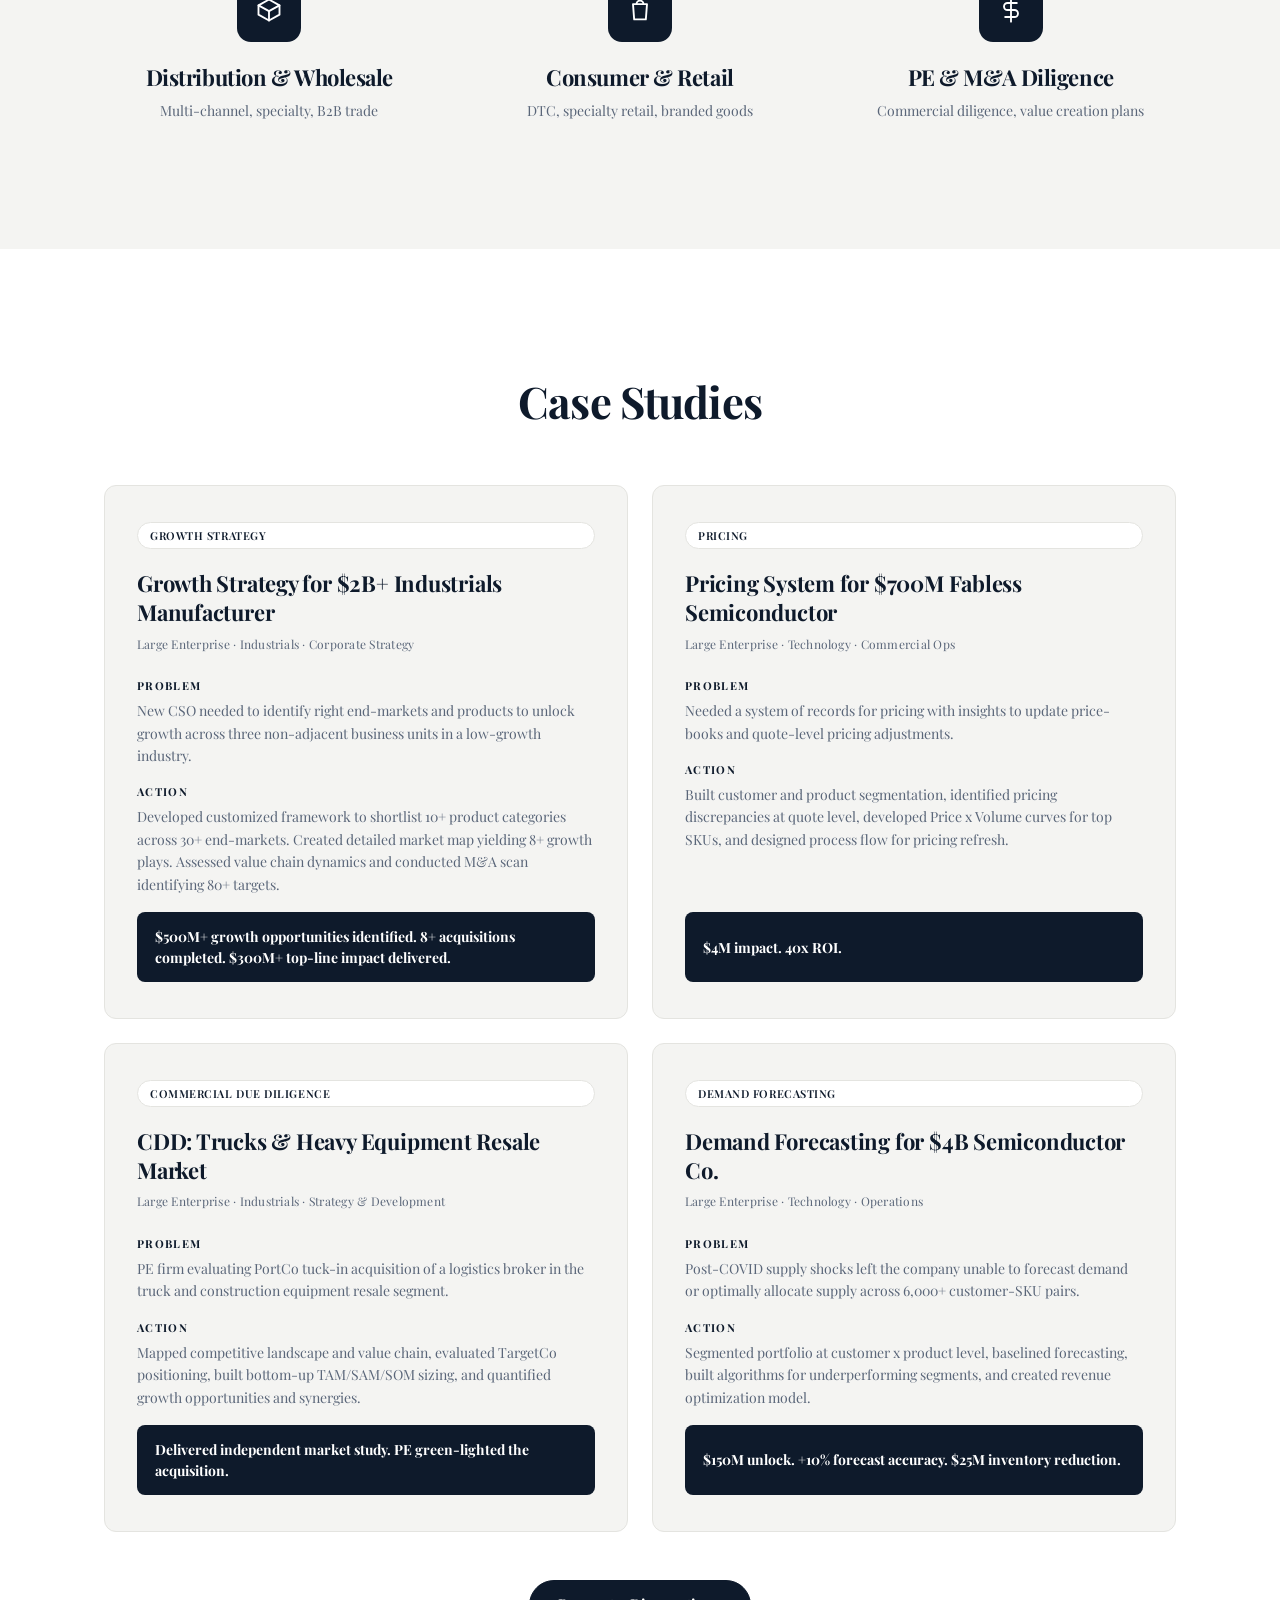
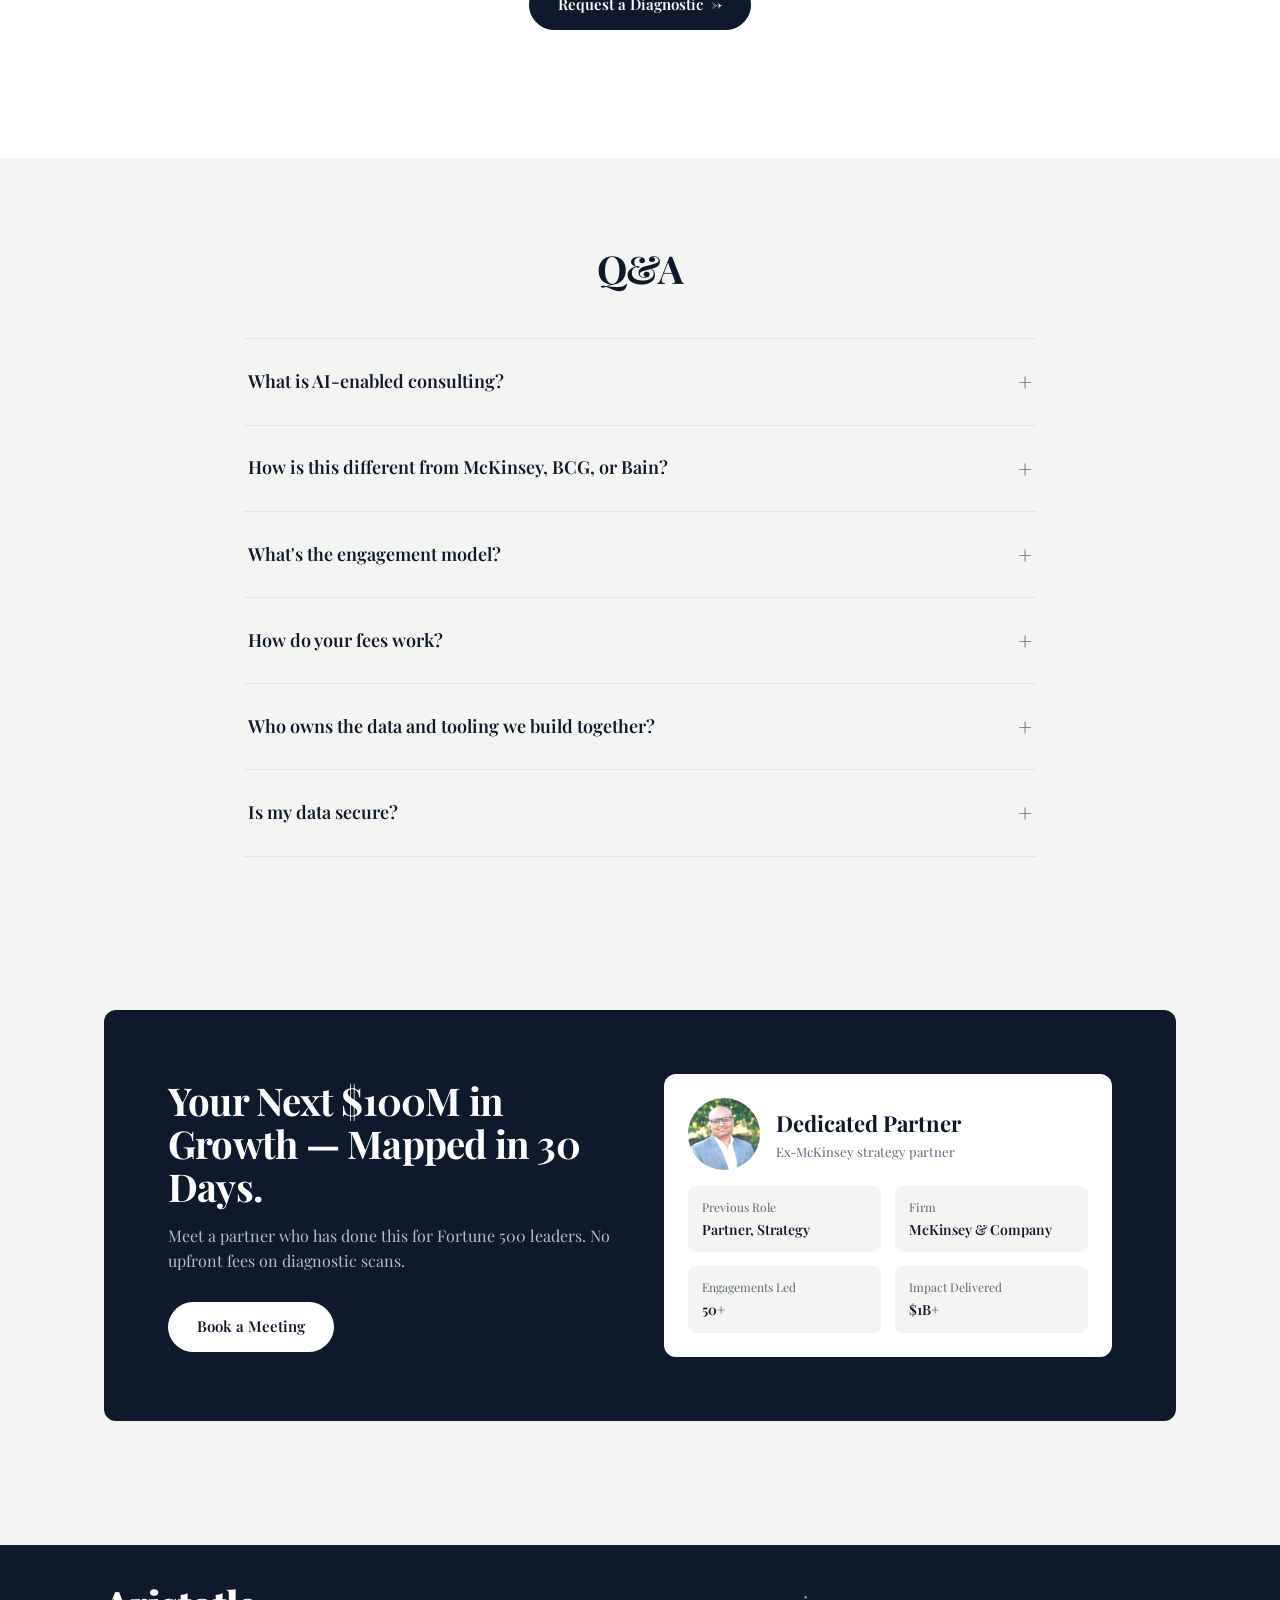
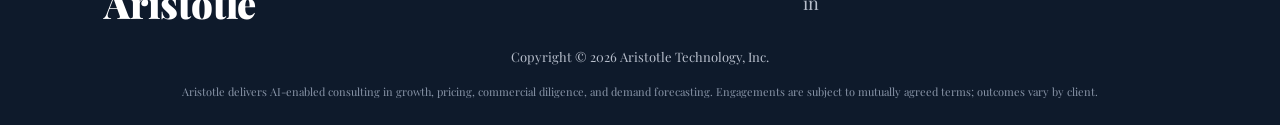
==== commit e668f3fc: "Add client logo strip (ConGlobal, InfraBridge, Silicon Labs, ESAB) New "Trusted by leading operators" ====
--- a/index.html
+++ b/index.html
@@ -68,6 +68,17 @@
         </div>
       </div>
     </div>
+  </div>
+</section>
+
+<!-- ─── CLIENT LOGOS ─── -->
+<section class="clients" aria-label="Selected clients">
+  <p class="clients-eyebrow">Trusted by leading operators</p>
+  <div class="clients-row">
+    <img src="images/clients/conglobal.png" alt="ConGlobal" class="client-logo">
+    <img src="images/clients/infrabridge.svg" alt="InfraBridge" class="client-logo">
+    <img src="images/clients/siliconlabs.svg" alt="Silicon Labs" class="client-logo">
+    <img src="images/clients/esab.svg" alt="ESAB" class="client-logo">
   </div>
 </section>
 
--- a/styles.css
+++ b/styles.css
@@ -697,6 +697,28 @@
 }
 
 /* ─── CREDIBILITY BAND ─── */
+/* ─── CLIENT LOGOS ─── */
+.clients { padding: clamp(48px, 6vw, 72px) 0; text-align: center; background: var(--bg); }
+.clients-eyebrow {
+  font-size: 11px; letter-spacing: 0.16em; text-transform: uppercase;
+  color: var(--ink-muted); margin: 0 0 28px;
+}
+.clients-row {
+  max-width: var(--maxw); margin: 0 auto; padding: 0 var(--pad);
+  display: flex; flex-wrap: wrap; justify-content: center; align-items: center;
+  gap: clamp(32px, 5vw, 64px);
+}
+.client-logo {
+  height: clamp(26px, 3vw, 34px); width: auto;
+  filter: grayscale(1); opacity: 0.6;
+  transition: filter 0.25s ease, opacity 0.25s ease;
+}
+.client-logo:hover { filter: none; opacity: 1; }
+@media (max-width: 600px) {
+  .clients-row { gap: 28px 36px; }
+  .client-logo { height: 24px; }
+}
+
 .cred { padding: clamp(80px, 10vw, 140px) 0; text-align: center; }
 .cred h2 { max-width: 900px; margin: 0 auto 32px; padding: 0 var(--pad); }
 .cred-alumni {
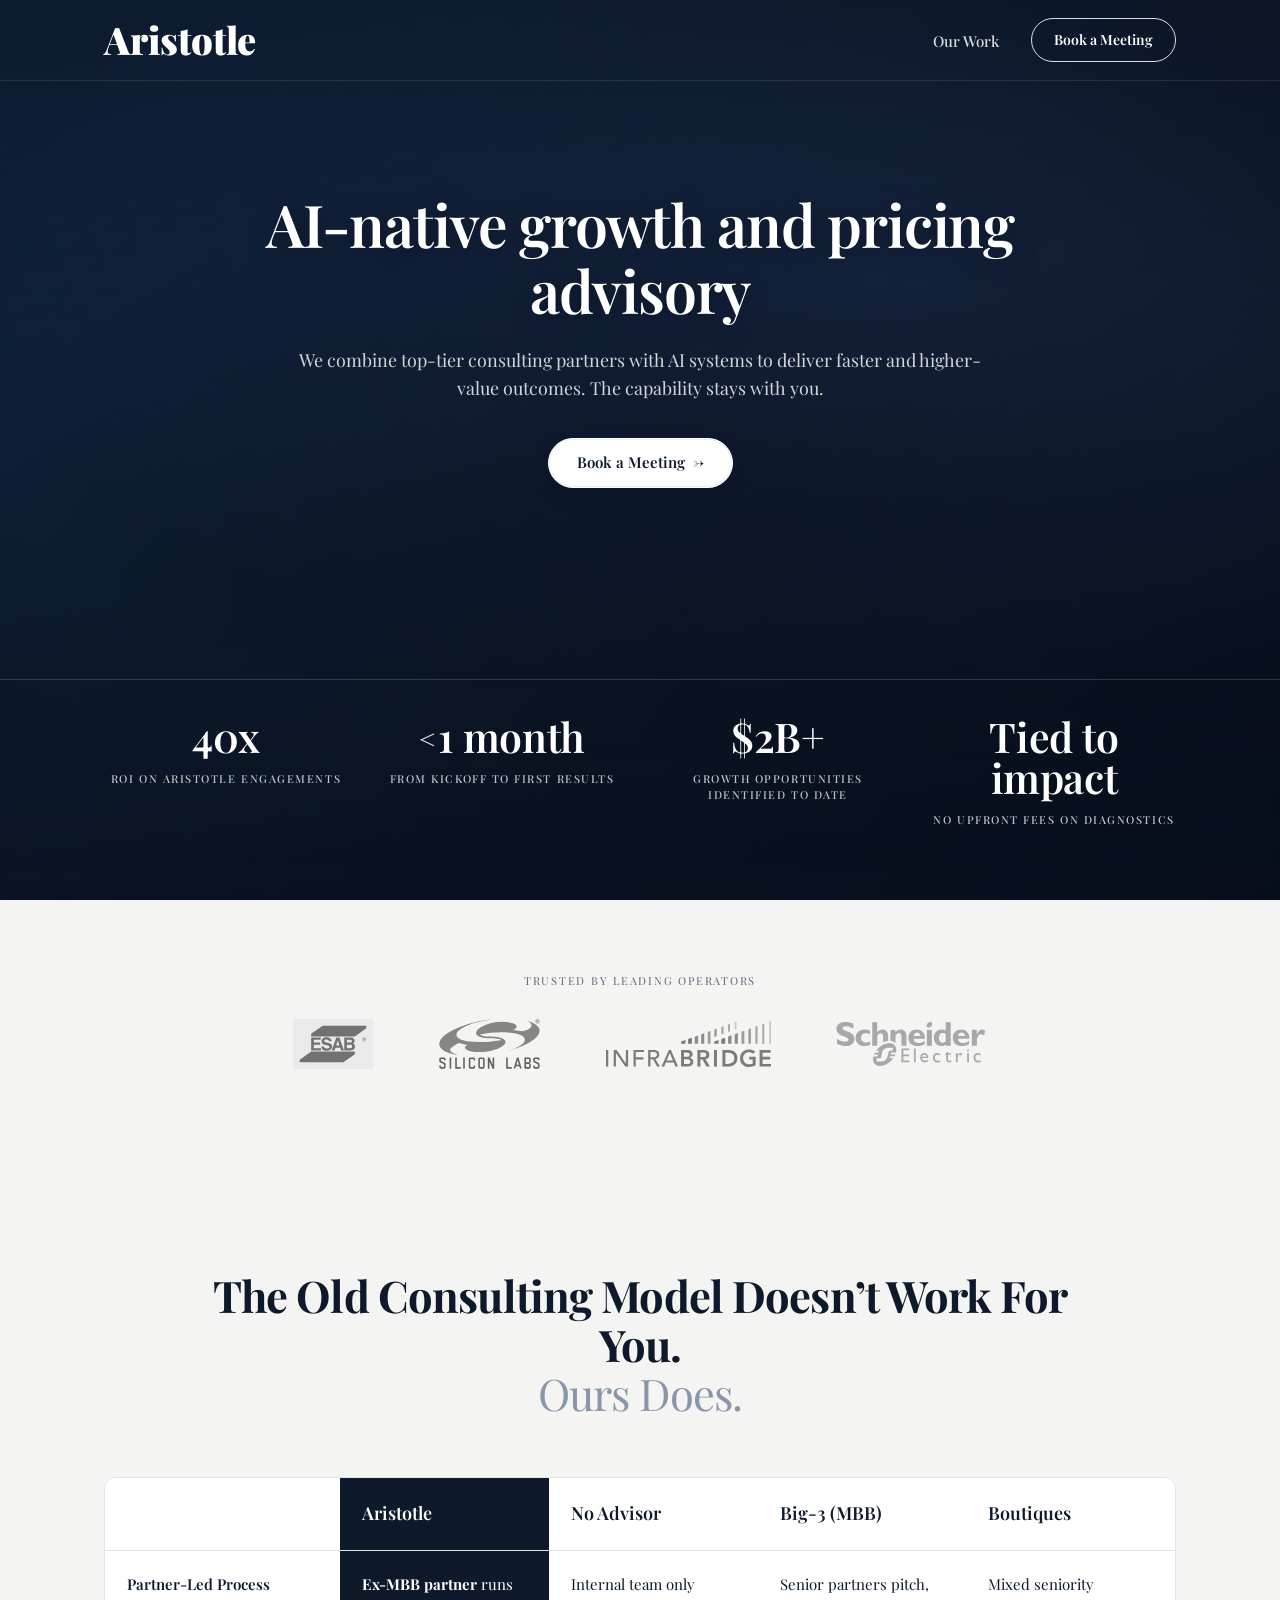
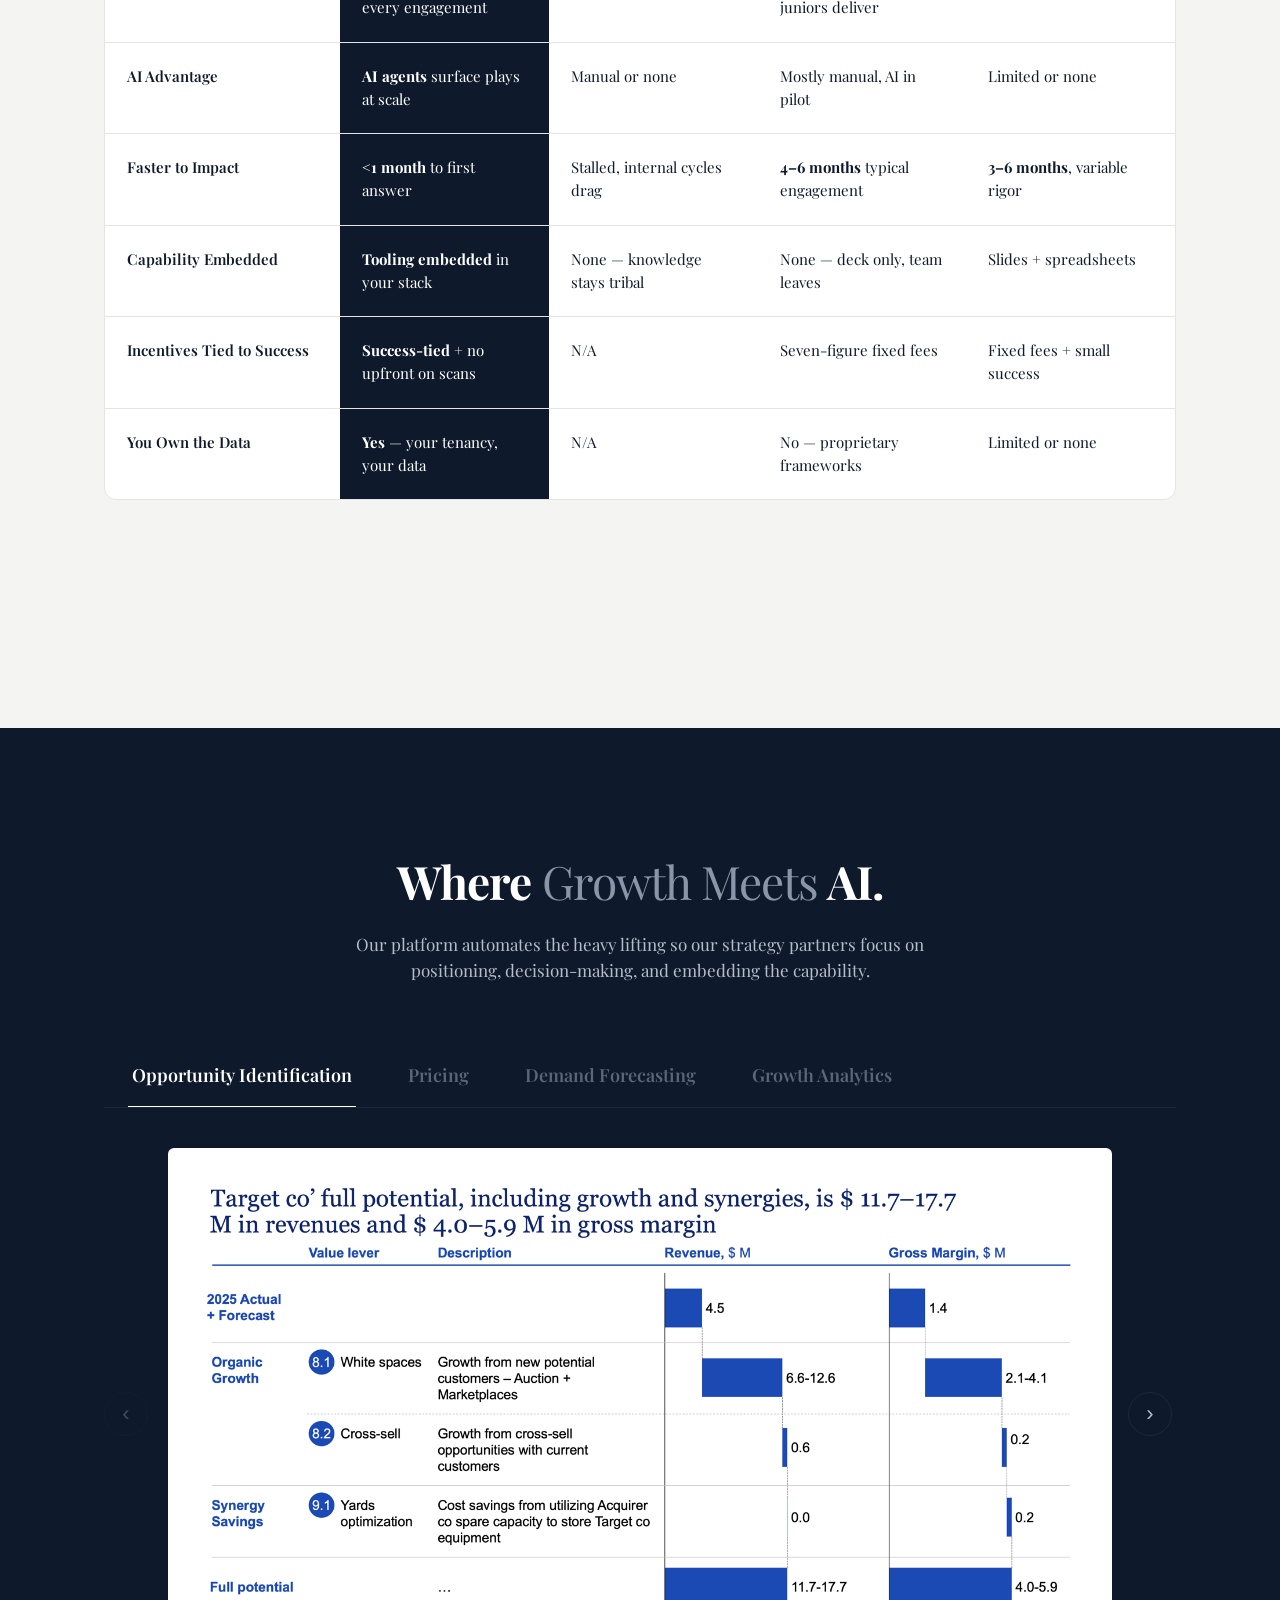
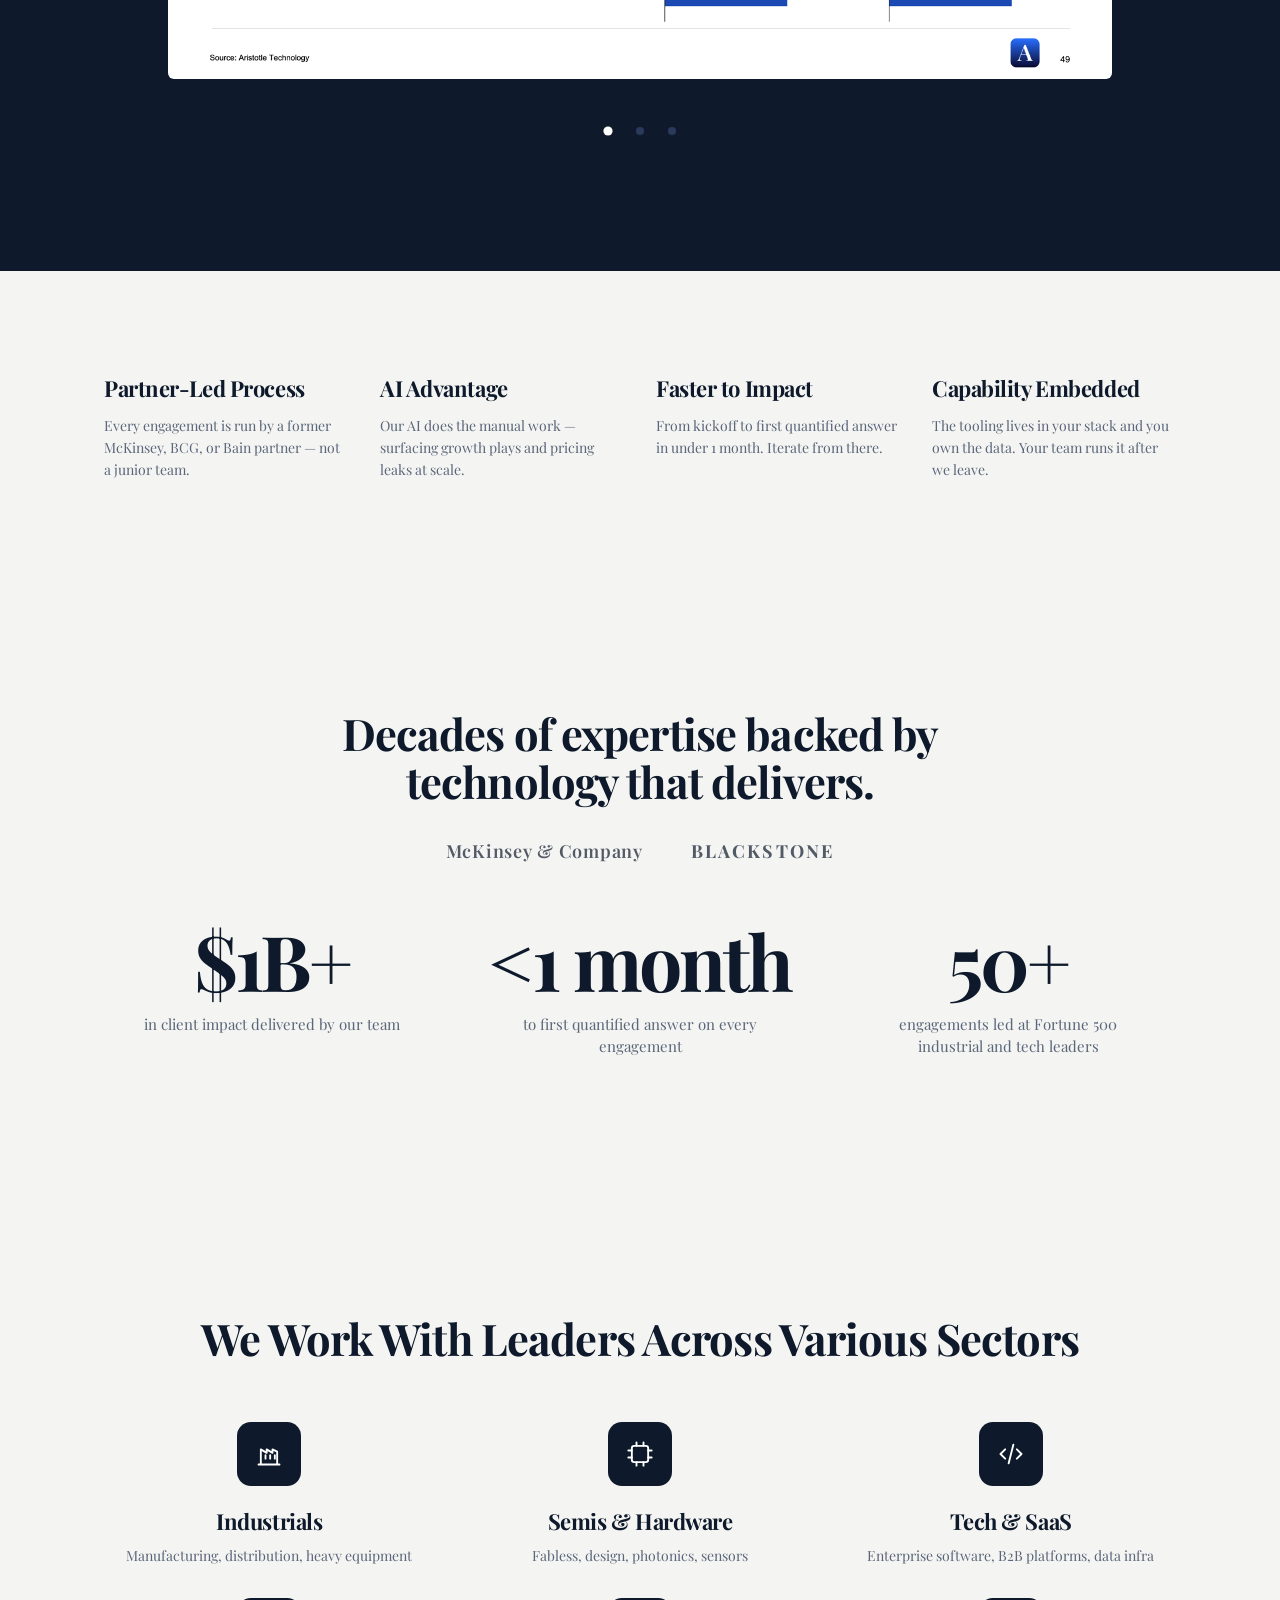
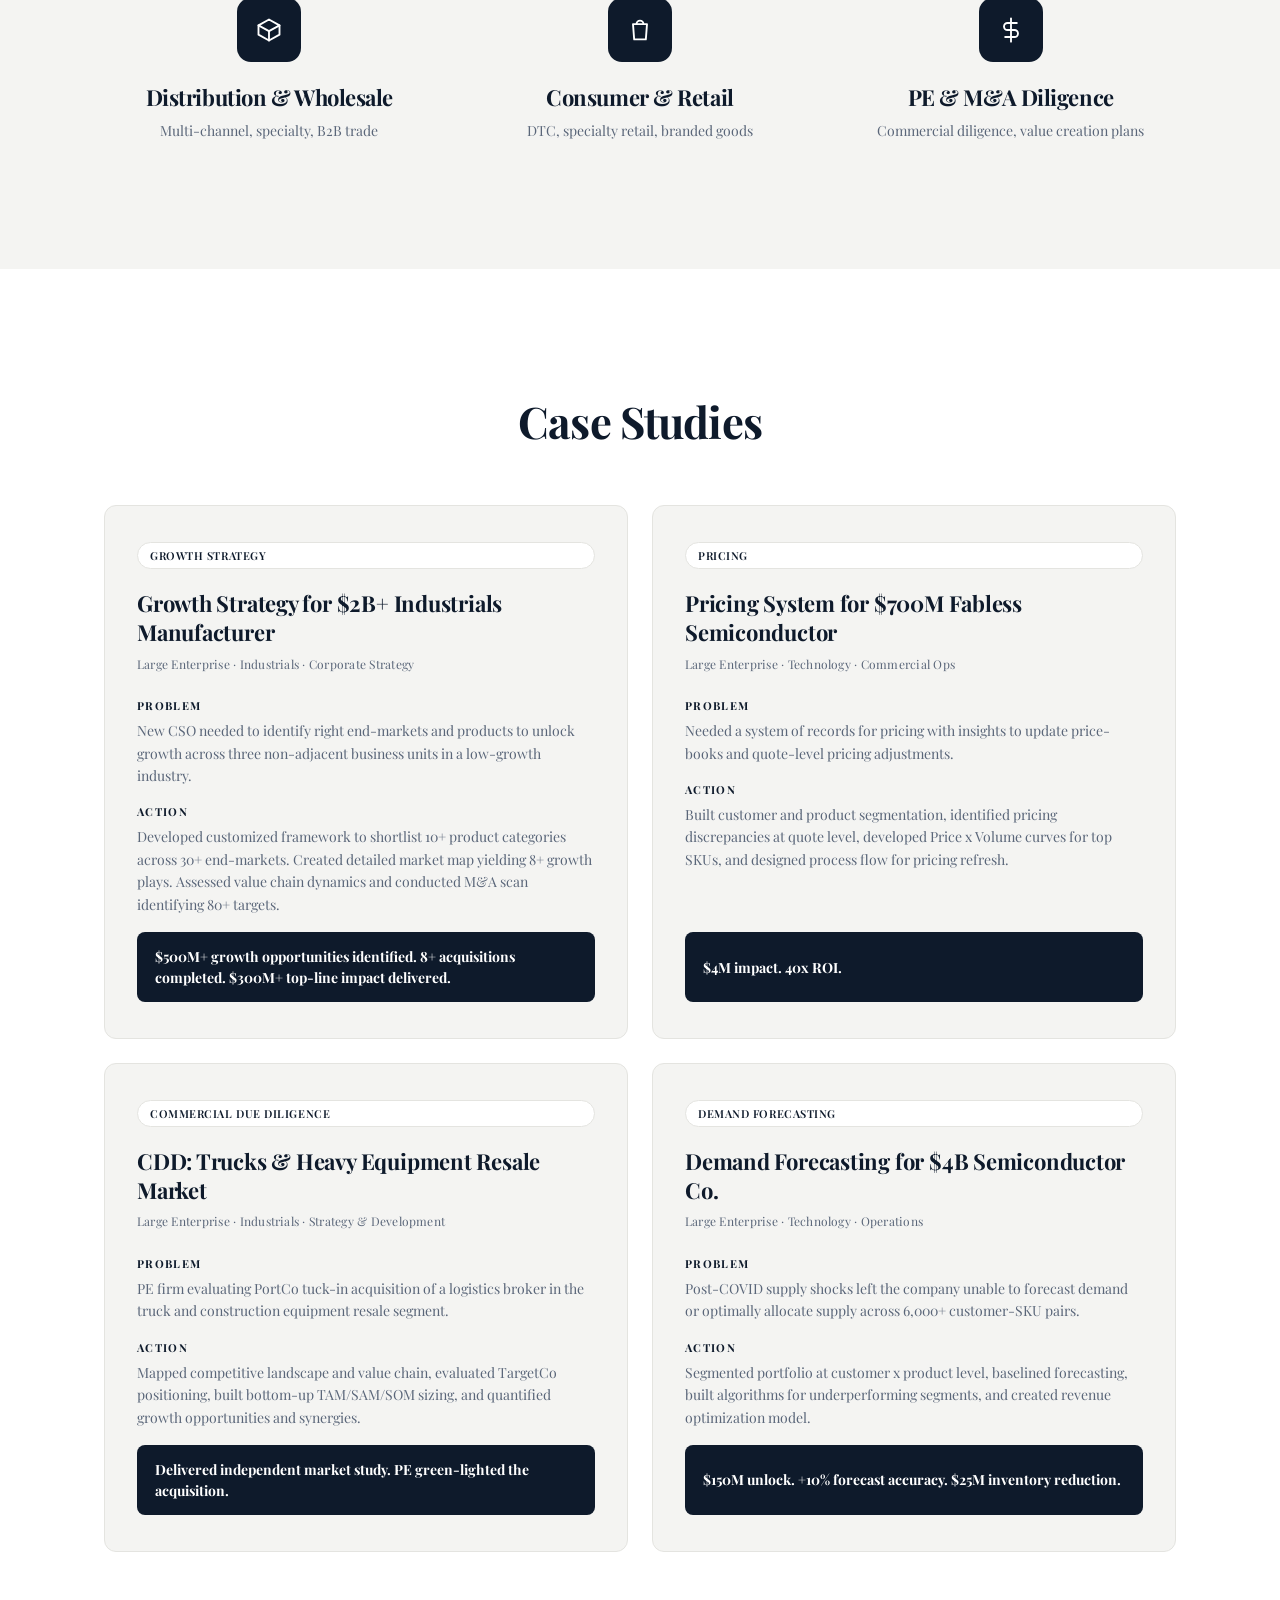
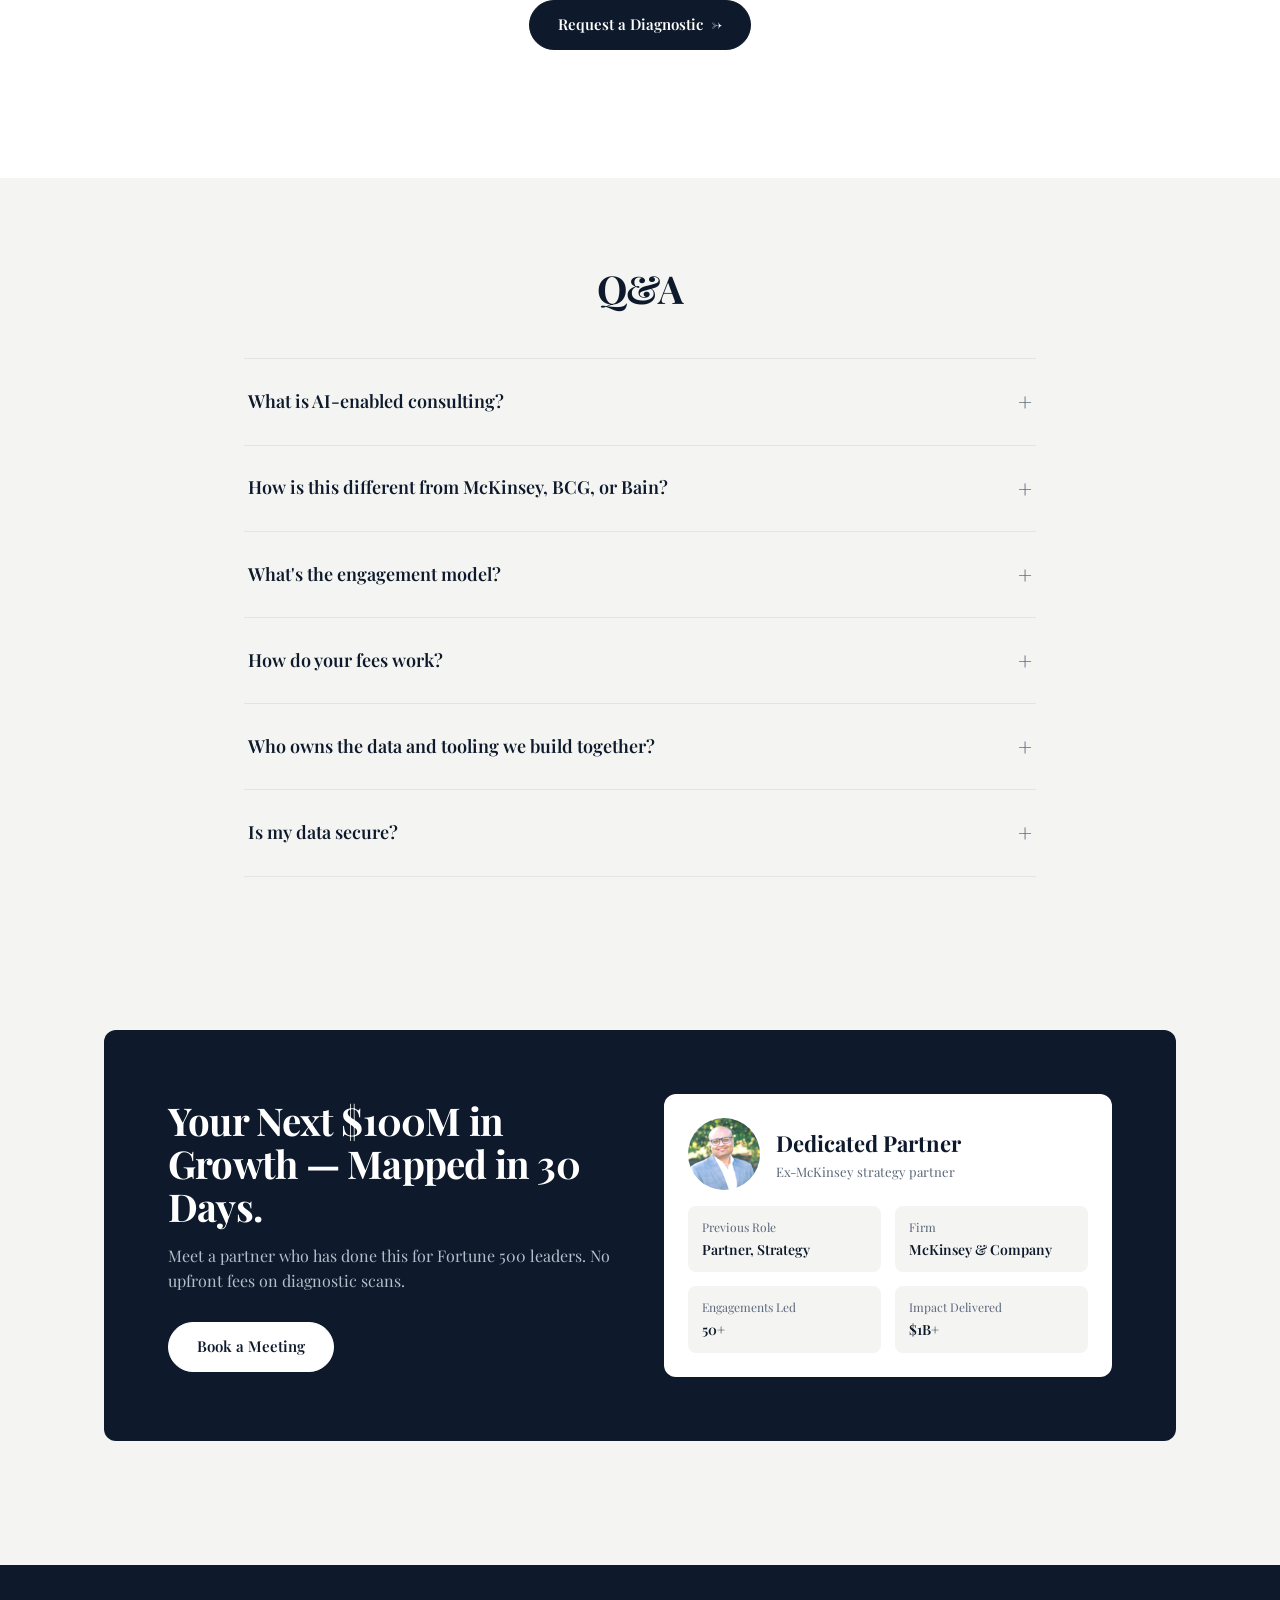
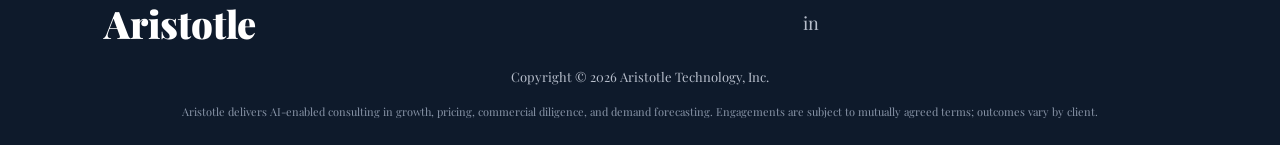
==== commit 81ee05f3: "Add Schneider Electric logo; enlarge client strip and keep it on one row - New images/clients/schnei" ====
--- a/index.html
+++ b/index.html
@@ -75,10 +75,12 @@
 <section class="clients" aria-label="Selected clients">
   <p class="clients-eyebrow">Trusted by leading operators</p>
   <div class="clients-row">
-    <img src="images/clients/conglobal.png" alt="ConGlobal" class="client-logo">
+    <img src="images/clients/esab.svg" alt="ESAB" class="client-logo">
+    <img src="images/clients/siliconlabs.svg" alt="Silicon Labs" class="client-logo">
+    <!-- TODO(logos): Quant Global — entity not yet confirmed, drop images/clients/quantglobal.svg and enable:
+    <img src="images/clients/quantglobal.svg" alt="Quant Global" class="client-logo"> -->
     <img src="images/clients/infrabridge.svg" alt="InfraBridge" class="client-logo">
-    <img src="images/clients/siliconlabs.svg" alt="Silicon Labs" class="client-logo">
-    <img src="images/clients/esab.svg" alt="ESAB" class="client-logo">
+    <img src="images/clients/schneider.svg" alt="Schneider Electric" class="client-logo">
   </div>
 </section>
 
--- a/styles.css
+++ b/styles.css
@@ -705,18 +705,30 @@
 }
 .clients-row {
   max-width: var(--maxw); margin: 0 auto; padding: 0 var(--pad);
-  display: flex; flex-wrap: wrap; justify-content: center; align-items: center;
-  gap: clamp(32px, 5vw, 64px);
+  display: flex; flex-wrap: nowrap; justify-content: center; align-items: center;
+  gap: clamp(36px, 5vw, 72px);
 }
 .client-logo {
-  height: clamp(26px, 3vw, 34px); width: auto;
+  width: auto; flex: 0 0 auto;
   filter: grayscale(1); opacity: 0.6;
   transition: filter 0.25s ease, opacity 0.25s ease;
 }
 .client-logo:hover { filter: none; opacity: 1; }
+/* Heights tuned per logo so each occupies a similar visual footprint
+   (wide wordmarks shorter, compact marks taller). Order: ESAB, Silicon Labs,
+   [Quant Global], InfraBridge, Schneider Electric. */
+.client-logo[alt="ESAB"]              { height: clamp(36px, 4.4vw, 50px); }
+.client-logo[alt="Silicon Labs"]      { height: clamp(38px, 4.7vw, 54px); }
+.client-logo[alt="Quant Global"]      { height: clamp(34px, 4.2vw, 48px); }
+.client-logo[alt="InfraBridge"]       { height: clamp(32px, 4.0vw, 46px); }
+.client-logo[alt="Schneider Electric"]{ height: clamp(32px, 4.0vw, 46px); }
 @media (max-width: 600px) {
-  .clients-row { gap: 28px 36px; }
-  .client-logo { height: 24px; }
+  .clients-row { flex-wrap: wrap; gap: 28px 36px; }
+  .client-logo[alt="ESAB"]              { height: 34px; }
+  .client-logo[alt="Silicon Labs"]      { height: 36px; }
+  .client-logo[alt="Quant Global"]      { height: 32px; }
+  .client-logo[alt="InfraBridge"]       { height: 30px; }
+  .client-logo[alt="Schneider Electric"]{ height: 30px; }
 }
 
 .cred { padding: clamp(80px, 10vw, 140px) 0; text-align: center; }
